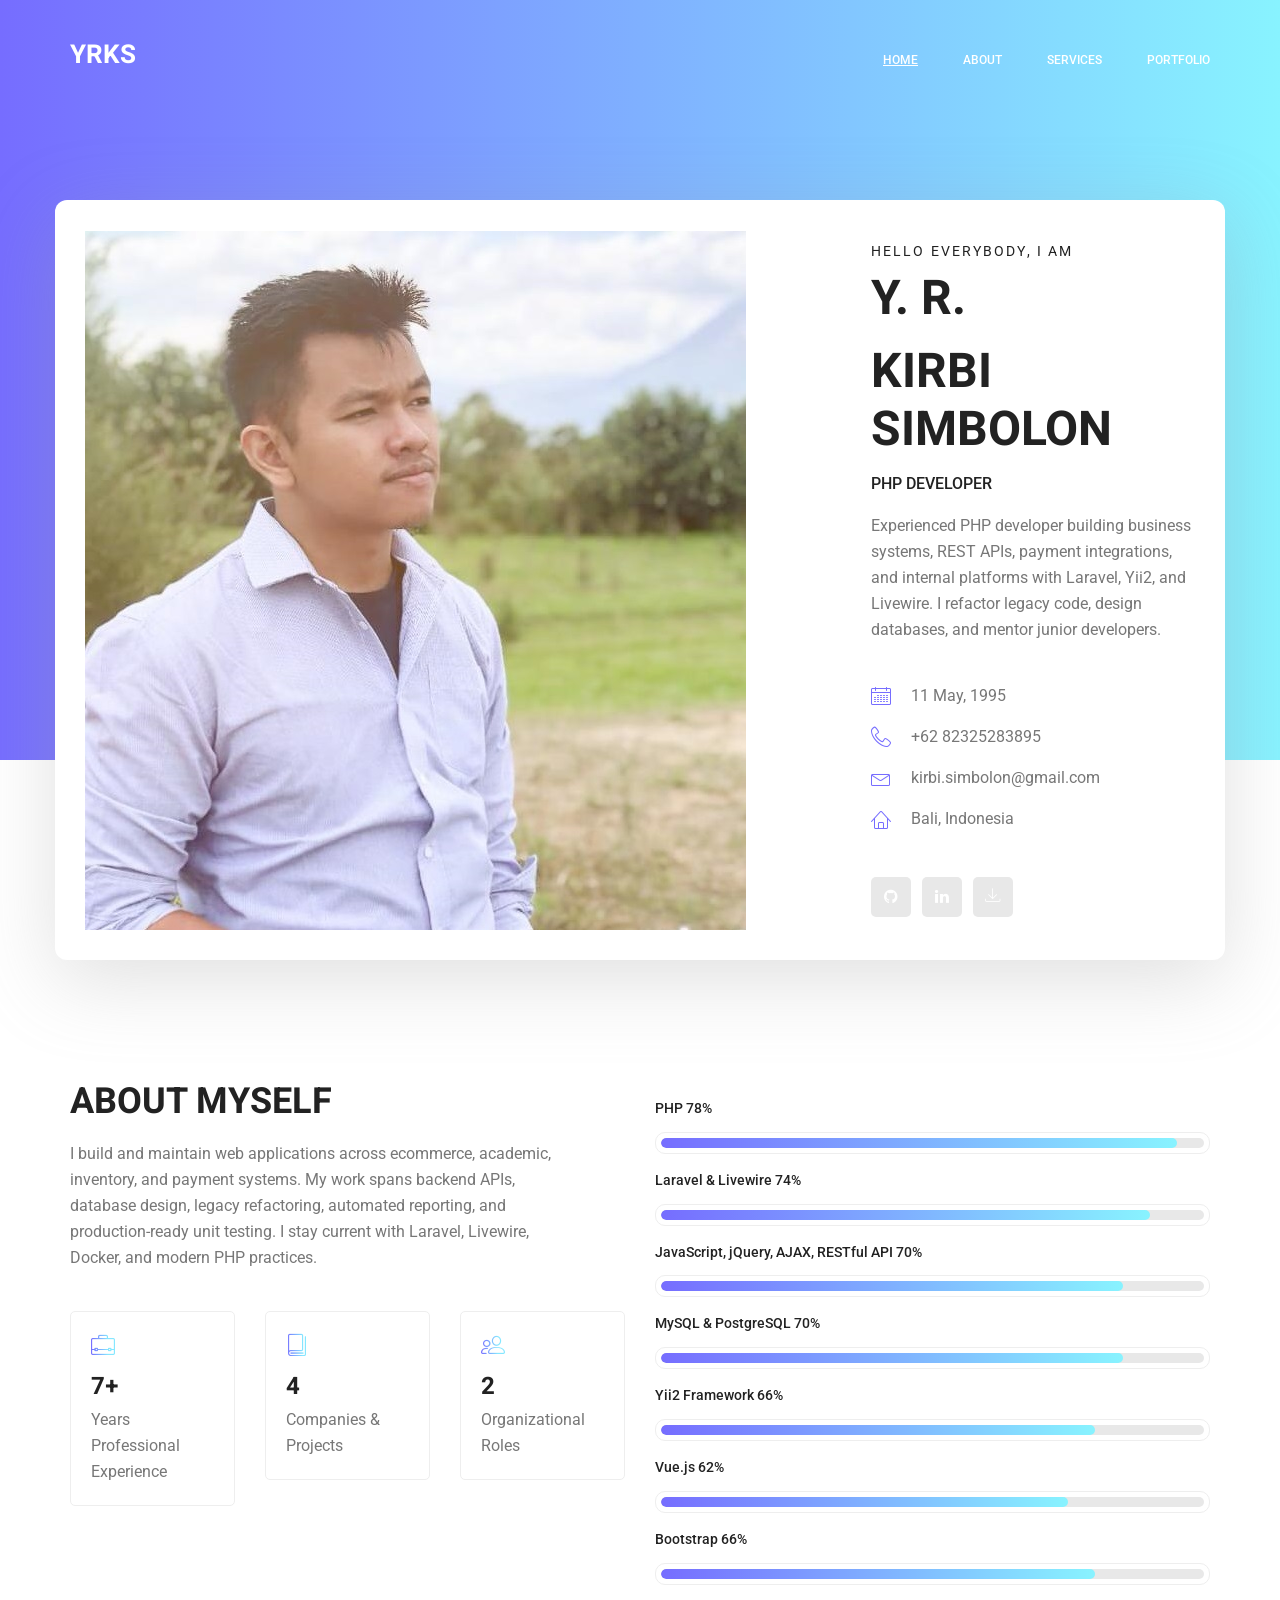
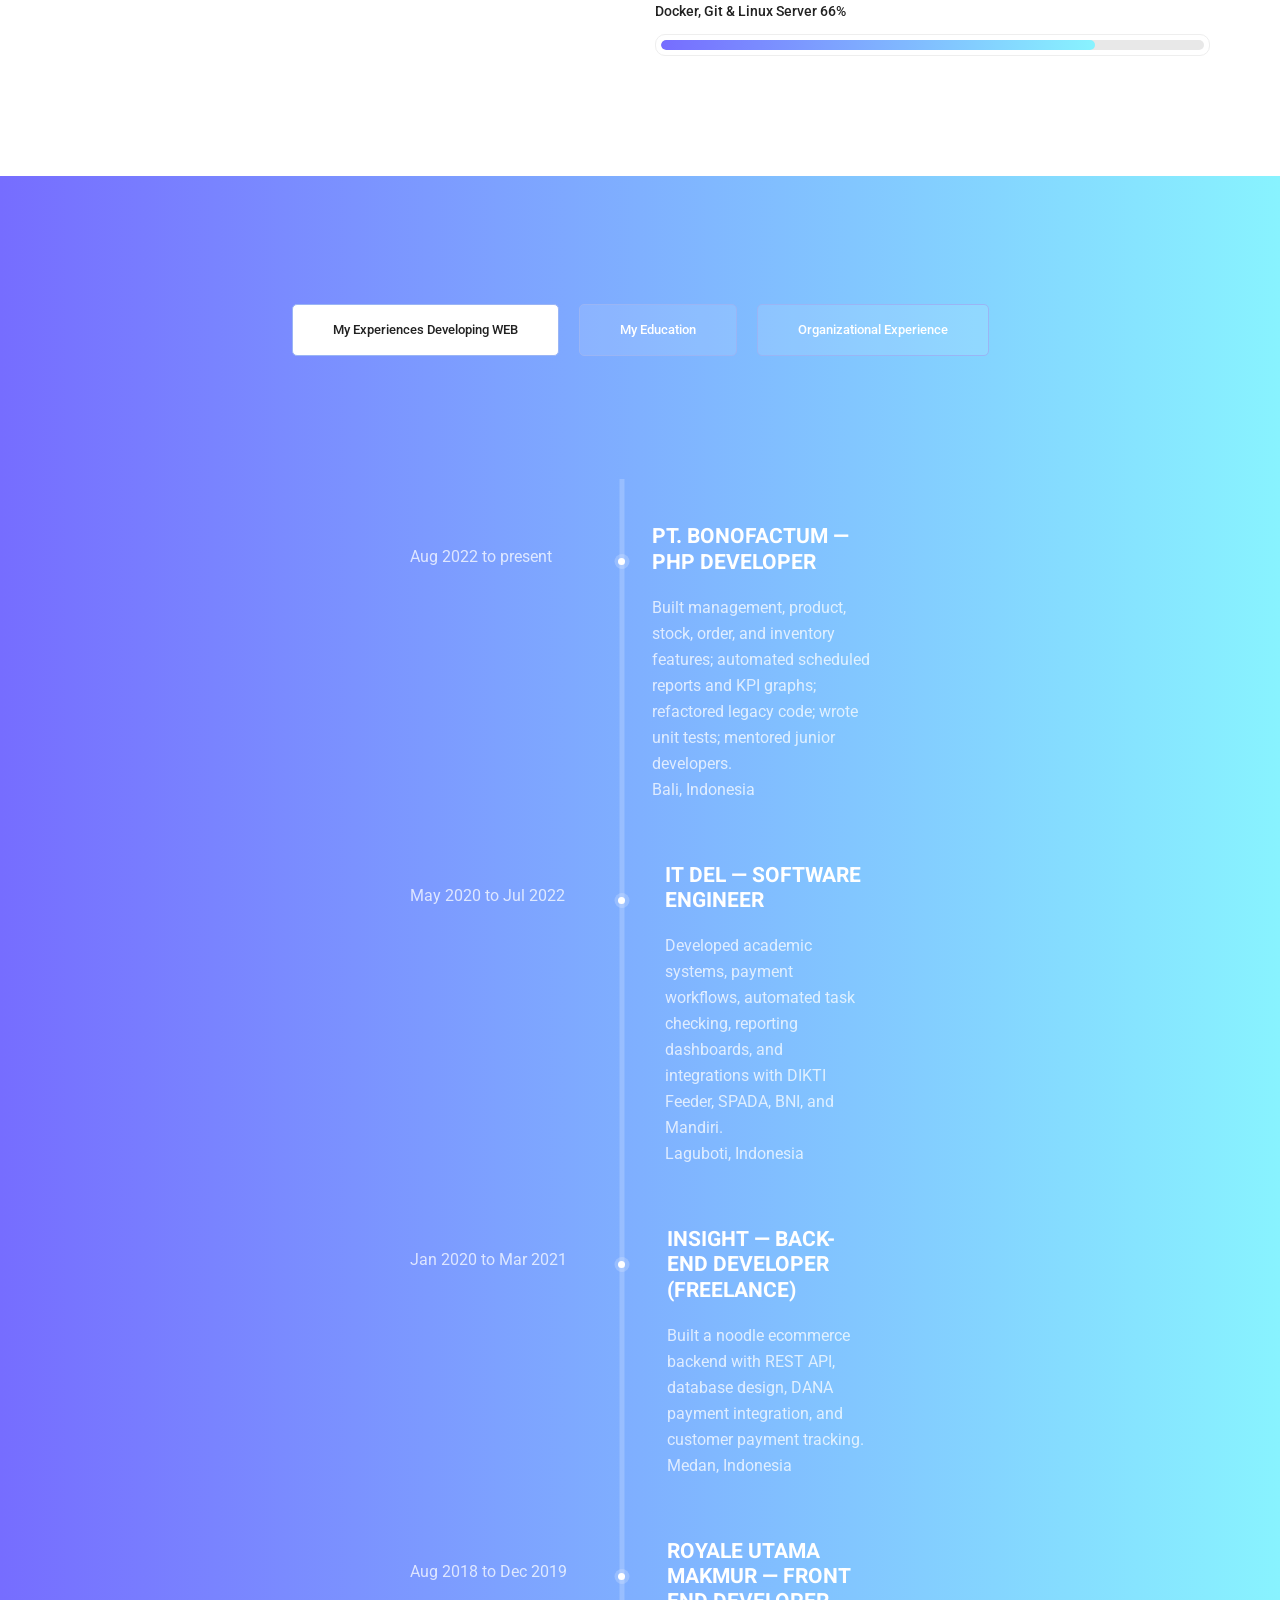
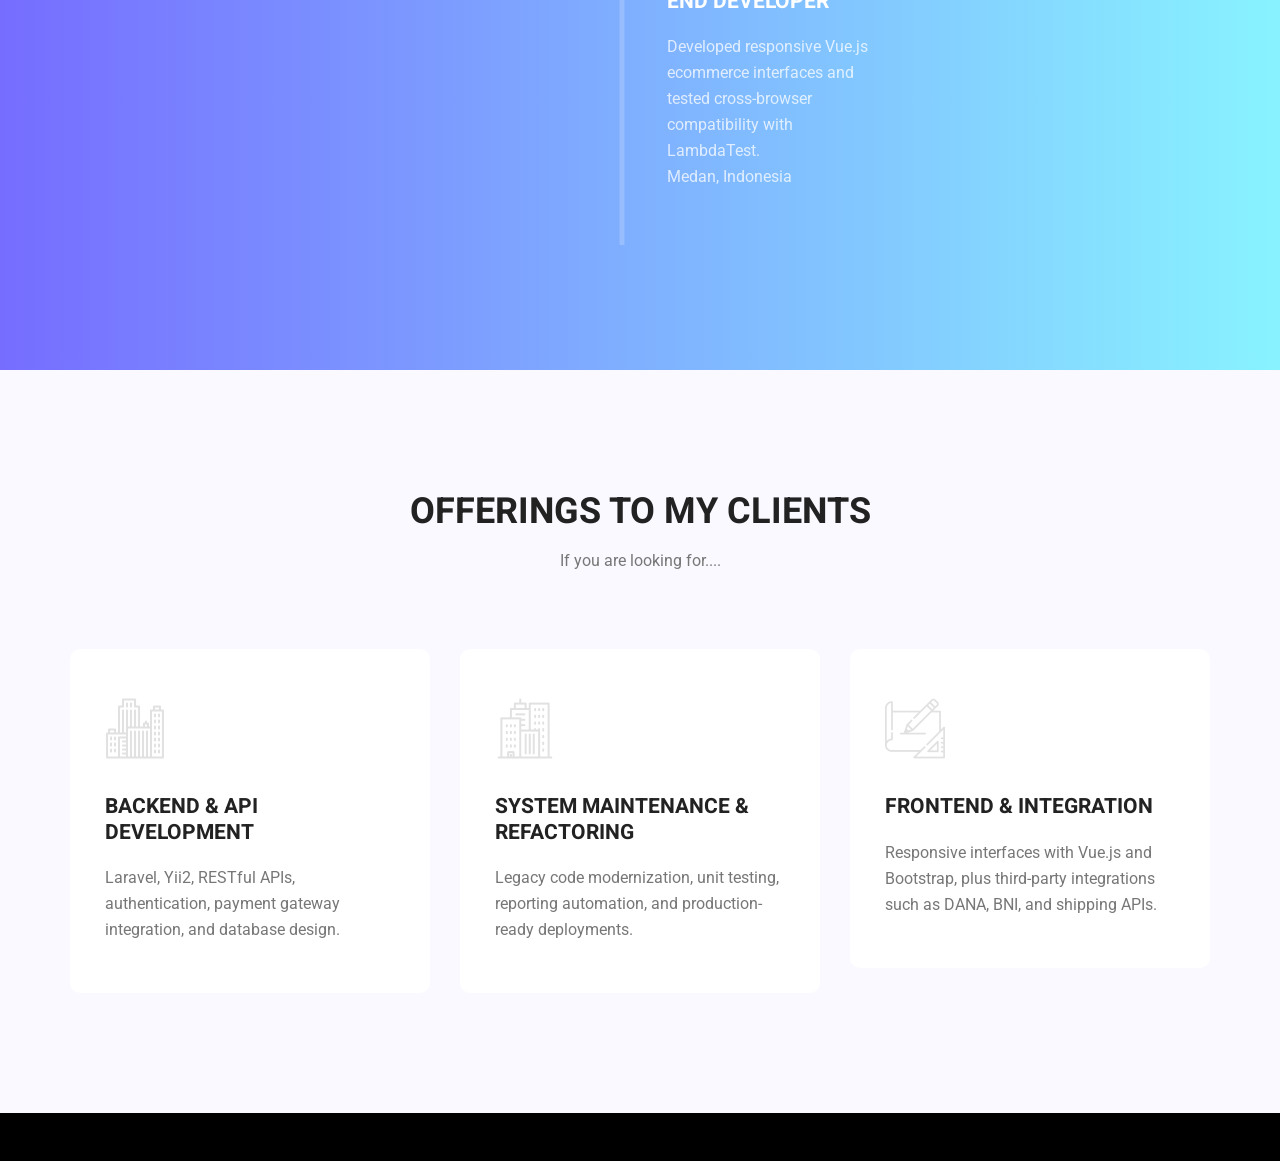
==== index.html @ 69caa7ba "Update portfolio content from latest resume. Refresh profile, experience, skills, education, and ser" ====
<!doctype html>
<html lang="en">
    <head>
        <!-- Required meta tags -->
        <meta charset="utf-8">
        <meta name="viewport" content="width=device-width, initial-scale=1, shrink-to-fit=no">
        <link rel="icon" href="img/favicon.png" type="image/png">
        <title>Portfolio | Y. R. Kirbi Simbolon</title>
        <!-- Bootstrap CSS -->
        <link rel="stylesheet" href="css/bootstrap.css">
        <link rel="stylesheet" href="vendors/linericon/style.css">
        <link rel="stylesheet" href="css/font-awesome.min.css">
        <link rel="stylesheet" href="vendors/owl-carousel/owl.carousel.min.css">
        <link rel="stylesheet" href="vendors/lightbox/simpleLightbox.css">
        <link rel="stylesheet" href="vendors/nice-select/css/nice-select.css">
        <link rel="stylesheet" href="vendors/animate-css/animate.css">
        <link rel="stylesheet" href="vendors/popup/magnific-popup.css">
        <link rel="stylesheet" href="vendors/flaticon/flaticon.css">
        <!-- main css -->
        <link rel="stylesheet" href="css/style.css">
        <link rel="stylesheet" href="css/responsive.css">
    </head>
    <body>
        
        <!--================Header Menu Area =================-->
        <header class="header_area">
            <div class="main_menu">
            	<nav class="navbar navbar-expand-lg navbar-light">
					<div class="container box_1620">
						<!-- Brand and toggle get grouped for better mobile display -->
						<a class="navbar-brand logo_h" href="index.html"><h3 class="text-white" style="font-size: 26px;">YRKS</h3> </a>
						<button class="navbar-toggler" type="button" data-toggle="collapse" data-target="#navbarSupportedContent" aria-controls="navbarSupportedContent" aria-expanded="false" aria-label="Toggle navigation">
							<span class="icon-bar"></span>
							<span class="icon-bar"></span>
							<span class="icon-bar"></span>
						</button>
						<!-- Collect the nav links, forms, and other content for toggling -->
						<div class="collapse navbar-collapse offset" id="navbarSupportedContent">
							<ul class="nav navbar-nav menu_nav ml-auto">
								<li class="nav-item active"><a class="nav-link" href="index.html"><u class="text-white">Home</u></a></li> 
								<li class="nav-item"><a class="nav-link" href="about-us.html">About</a></li> 
								<li class="nav-item"><a class="nav-link" href="services.html">Services</a></li> 
							    <li class="nav-item"><a class="nav-link" href="portfolio.html">Portfolio</a></li> 
							</ul>
						</div> 
					</div>
            	</nav>
            </div>
        </header>
        <!--================Header Menu Area =================-->
        
        <!--================Home Banner Area =================-->
        <section class="home_banner_area">
           	<div class="container box_1620">
           		<div class="banner_inner d-flex align-items-center">
					<div class="banner_content">
						<div class="media">
							<div class="d-flex">
								<img src="img/personal.jpg" alt="">
							</div>
							<div class="media-body">
								<div class="personal_text">
									<h6>Hello Everybody, I am</h6>
									<h3>Y. R.</h3>
									<h3>KIRBI SIMBOLON</h3>
									<h4>PHP Developer</h4> 
									<p>Experienced PHP developer building business systems, REST APIs, payment integrations, and internal platforms with Laravel, Yii2, and Livewire. I refactor legacy code, design databases, and mentor junior developers.</p>
									<ul class="list basic_info">
										<li><a href="#"><i class="lnr lnr-calendar-full"></i> 11 May, 1995</a></li>
										<li><a href="tel:+6282325283895"><i class="lnr lnr-phone-handset"></i> +62 82325283895</a></li>
										<li><a href="mailto:kirbi.simbolon@gmail.com"><i class="lnr lnr-envelope"></i> kirbi.simbolon@gmail.com</a></li>
										<li><a href="#"><i class="lnr lnr-home"></i> Bali, Indonesia</a></li>
									</ul>
									<ul class="list personal_social">
										<li><a href="https://github.com/kirbi" target="_blank" rel="noopener"><i class="fa fa-github"></i></a></li>
										<li><a href="https://www.linkedin.com/in/kirbi-simbolon/" target="_blank" rel="noopener"><i class="fa fa-linkedin"></i></a></li>
										<li><a href="Resume-Kirbi.docx"><i class="lnr lnr-download"></i></a></li>
									</ul>
								</div>
							</div>
						</div>
					</div>
				</div>
            </div>
        </section>
        <!--================End Home Banner Area =================-->
        
        <!--================Welcome Area =================-->
        <section class="welcome_area p_120">
        	<div class="container">
        		<div class="row welcome_inner">
        			<div class="col-lg-6">
        				<div class="welcome_text">
        					<h4>About Myself</h4>
        					<p>I build and maintain web applications across ecommerce, academic, inventory, and payment systems. My work spans backend APIs, database design, legacy refactoring, automated reporting, and production-ready unit testing. I stay current with Laravel, Livewire, Docker, and modern PHP practices.</p>
        					<div class="row">
        						<div class="col-md-4">
        							<div class="wel_item">
        								<i class="lnr lnr-briefcase"></i>
        								<h4>7+</h4>
        								<p>Years Professional Experience</p>
        							</div>
        						</div>
        						<div class="col-md-4">
        							<div class="wel_item">
        								<i class="lnr lnr-book"></i>
        								<h4>4</h4>
        								<p>Companies &amp; Projects</p>
        							</div>
        						</div>
        						<div class="col-md-4">
        							<div class="wel_item">
        								<i class="lnr lnr-users"></i>
        								<h4>2</h4>
        								<p>Organizational Roles</p>
        							</div>
        						</div>
        					</div>
        				</div>
        			</div>
        			<div class="col-lg-6">
        				<div class="tools_expert">
        					<div class="skill_main">
								<div class="skill_item">
									<h4>PHP <span class="counter">95</span>%</h4>
									<div class="progress_br">
										<div class="progress">
											<div class="progress-bar" role="progressbar" aria-valuenow="95" aria-valuemin="0" aria-valuemax="100"></div>
										</div>
									</div>
								</div>
								<div class="skill_item">
									<h4>Laravel &amp; Livewire <span class="counter">90</span>%</h4>
									<div class="progress_br">
										<div class="progress">
											<div class="progress-bar" role="progressbar" aria-valuenow="90" aria-valuemin="0" aria-valuemax="100"></div>
										</div>
									</div>
								</div>
								<div class="skill_item">
									<h4>JavaScript, jQuery, AJAX, RESTful API <span class="counter">85</span>%</h4>
									<div class="progress_br">
										<div class="progress">
											<div class="progress-bar" role="progressbar" aria-valuenow="85" aria-valuemin="0" aria-valuemax="100"></div>
										</div>
									</div>
								</div>
								<div class="skill_item">
									<h4>MySQL &amp; PostgreSQL <span class="counter">85</span>%</h4>
									<div class="progress_br">
										<div class="progress">
											<div class="progress-bar" role="progressbar" aria-valuenow="85" aria-valuemin="0" aria-valuemax="100"></div>
										</div>
									</div>
								</div>
								<div class="skill_item">
									<h4>Yii2 Framework <span class="counter">80</span>%</h4>
									<div class="progress_br">
										<div class="progress">
											<div class="progress-bar" role="progressbar" aria-valuenow="80" aria-valuemin="0" aria-valuemax="100"></div>
										</div>
									</div>
								</div>
								<div class="skill_item">
									<h4>Vue.js <span class="counter">75</span>%</h4>
									<div class="progress_br">
										<div class="progress">
											<div class="progress-bar" role="progressbar" aria-valuenow="75" aria-valuemin="0" aria-valuemax="100"></div>
										</div>
									</div>
								</div>
								<div class="skill_item">
									<h4>Bootstrap <span class="counter">80</span>%</h4>
									<div class="progress_br">
										<div class="progress">
											<div class="progress-bar" role="progressbar" aria-valuenow="80" aria-valuemin="0" aria-valuemax="100"></div>
										</div>
									</div>
								</div>
								<div class="skill_item">
									<h4>Docker, Git &amp; Linux Server <span class="counter">80</span>%</h4>
									<div class="progress_br">
										<div class="progress">
											<div class="progress-bar" role="progressbar" aria-valuenow="80" aria-valuemin="0" aria-valuemax="100"></div>
										</div>
									</div>
								</div>
							</div>
        				</div>
        			</div>
        		</div>
        	</div>
        </section>
        <!--================End Welcome Area =================-->
        
        <!--================My Tabs Area =================-->
        <section class="mytabs_area p_120">
        	<div class="container">
        		<div class="tabs_inner">
					<ul class="nav nav-tabs" id="myTab" role="tablist">
						<li class="nav-item m-2">
							<a class="nav-link active" id="home-tab" data-toggle="tab" href="#home" role="tab" aria-controls="home" aria-selected="true">My Experiences Developing WEB </a>
						</li>
						<li class="nav-item m-2">
							<a class="nav-link" id="profile-tab" data-toggle="tab" href="#education" role="tab" aria-controls="education" aria-selected="false">My Education</a>
						</li>
						<li class="nav-item m-2">
							<a class="nav-link" id="profile-tab" data-toggle="tab" href="#hobbies" role="tab" aria-controls="hobbies" aria-selected="false">Organizational Experience</a>
						</li>
					</ul>
					<div class="tab-content" id="myTabContent">
						<div class="tab-pane fade show active" id="home" role="tabpanel" aria-labelledby="home-tab">
							<ul class="list">
								<li>
									<span></span>
									<div class="media">
										<div class="d-flex">
											<p>Aug 2022 to present</p>
										</div>
										<div class="media-body">
											<h4>PT. Bonofactum — PHP Developer</h4>
											<p>Built management, product, stock, order, and inventory features; automated scheduled reports and KPI graphs; refactored legacy code; wrote unit tests; mentored junior developers.<br />Bali, Indonesia</p>
										</div>
									</div>
								</li>
								<li>
									<span></span>
									<div class="media">
										<div class="d-flex">
											<p>May 2020 to Jul 2022</p>
										</div>
										<div class="media-body">
											<h4>IT Del — Software Engineer</h4>
											<p>Developed academic systems, payment workflows, automated task checking, reporting dashboards, and integrations with DIKTI Feeder, SPADA, BNI, and Mandiri.<br />Laguboti, Indonesia</p>
										</div>
									</div>
								</li>
								<li>
								<span></span>
									<div class="media">
										<div class="d-flex">
											<p>Jan 2020 to Mar 2021</p>
										</div>
										<div class="media-body">
											<h4>Insight — Back-end Developer (Freelance)</h4>
											<p>Built a noodle ecommerce backend with REST API, database design, DANA payment integration, and customer payment tracking.<br />Medan, Indonesia</p>
										</div>
									</div>
								</li>
								<li>
									<span></span>
									<div class="media">
										<div class="d-flex">
											<p>Aug 2018 to Dec 2019</p>
										</div>
										<div class="media-body">
											<h4>Royale Utama Makmur — Front End Developer</h4>
											<p>Developed responsive Vue.js ecommerce interfaces and tested cross-browser compatibility with LambdaTest.<br />Medan, Indonesia</p>
										</div>
									</div>
								</li>
							</ul>
						</div>
						<div class="tab-pane fade" id="education" role="tabpanel" aria-labelledby="profile-tab">
							<ul class="list"> 
								<li>
									<span></span>
										<div class="media">
											<div class="d-flex">
												<p>Sept 2013 to May 2018</p>
											</div>
											<div class="media-body">
												<h4>Diponegoro University</h4>
												<p>Bachelor of Computer Science<br />Semarang, Indonesia</p>
											</div>
										</div>
									</li>
							</ul>
						</div>

						<div class="tab-pane fade" id="hobbies" role="tabpanel" aria-labelledby="profile-tab">
							<ul class="list"> 
								<li>
									<span></span>
										<div class="media">
											<div class="d-flex">
												<p>2014 to 2015</p>
											</div>
											<div class="media-body">
												<h4>Public Relations Division, PMK Diponegoro University</h4>
												<p>Supported communication and promotional initiatives, organized student events, and maintained relationships with students, alumni, and external partners.</p>
											</div>
										</div>
									</li>
								<li>
									<span></span>
									<div class="media">
										<div class="d-flex">
											<p>2011 to 2012</p>
										</div>
										<div class="media-body">
											<h4>Vice President, Middle School Student Council</h4>
											<p>Assisted the president in leading the student council, organized school events, and represented students in meetings with teachers and school administration.</p>
										</div>
									</div>
								</li>
							</ul>
						</div>
					</div>
        		</div>
        	</div>
        </section>
        <!--================End My Tabs Area =================-->
        
        <!--================Feature Area =================-->
        <section class="feature_area p_120">
        	<div class="container">
        		<div class="main_title">
        			<h2>offerings to my clients</h2>
        			<p>If you are looking for....</p>
        		</div>
        		<div class="feature_inner row">
        			<div class="col-lg-4 col-md-6">
        				<div class="feature_item">
        					<i class="flaticon-city"></i>
        					<h4>Backend &amp; API Development</h4>
        					<p>Laravel, Yii2, RESTful APIs, authentication, payment gateway integration, and database design.</p>
        				</div>
        			</div>
        			<div class="col-lg-4 col-md-6">
        				<div class="feature_item">
        					<i class="flaticon-skyline"></i>
        					<h4>System Maintenance &amp; Refactoring</h4>
        					<p>Legacy code modernization, unit testing, reporting automation, and production-ready deployments.</p>
        				</div>
        			</div>
        			<div class="col-lg-4 col-md-6">
        				<div class="feature_item">
        					<i class="flaticon-sketch"></i>
        					<h4>Frontend &amp; Integration</h4>
        					<p>Responsive interfaces with Vue.js and Bootstrap, plus third-party integrations such as DANA, BNI, and shipping APIs.</p>
        				</div>
        			</div>
        		</div>
        	</div>
        </section>
        <!--================End Feature Area =================-->
        
        <!--================Footer Area =================-->
        <footer class="footer_area p_120 p-2">
        	<div class="container p-2 m-2"> 
        	</div>
        </footer>
        <!--================End Footer Area =================-->
        
        
        
        
        
        
        <!-- Optional JavaScript -->
        <!-- jQuery first, then Popper.js, then Bootstrap JS -->
        <script src="js/jquery-3.3.1.min.js"></script>
        <script src="js/popper.js"></script>
        <script src="js/bootstrap.min.js"></script>
        <script src="js/stellar.js"></script>
        <script src="vendors/lightbox/simpleLightbox.min.js"></script>
        <script src="vendors/nice-select/js/jquery.nice-select.min.js"></script>
        <script src="vendors/isotope/imagesloaded.pkgd.min.js"></script>
        <script src="vendors/isotope/isotope.pkgd.min.js"></script>
        <script src="vendors/owl-carousel/owl.carousel.min.js"></script>
        <script src="vendors/popup/jquery.magnific-popup.min.js"></script>
        <script src="js/jquery.ajaxchimp.min.js"></script>
        <script src="vendors/counter-up/jquery.waypoints.min.js"></script>
        <script src="vendors/counter-up/jquery.counterup.min.js"></script>
        <script src="js/mail-script.js"></script>
        <script src="js/theme.js"></script>
    </body>
</html>
---- vendors/linericon/style.css ----
@font-face {
	font-family: 'Linearicons-Free';
	src:url('fonts/Linearicons-Free.eot?w118d');
	src:url('fonts/Linearicons-Free.eot?#iefixw118d') format('embedded-opentype'),
		url('fonts/Linearicons-Free.woff2?w118d') format('woff2'),
		url('fonts/Linearicons-Free.woff?w118d') format('woff'),
		url('fonts/Linearicons-Free.ttf?w118d') format('truetype'),
		url('fonts/Linearicons-Free.svg?w118d#Linearicons-Free') format('svg');
	font-weight: normal;
	font-style: normal;
}

.lnr {
	font-family: 'Linearicons-Free';
	speak: none;
	font-style: normal;
	font-weight: normal;
	font-variant: normal;
	text-transform: none;
	line-height: 1;

	/* Better Font Rendering =========== */
	-webkit-font-smoothing: antialiased;
	-moz-osx-font-smoothing: grayscale;
}

.lnr-home:before {
	content: "\e800";
}
.lnr-apartment:before {
	content: "\e801";
}
.lnr-pencil:before {
	content: "\e802";
}
.lnr-magic-wand:before {
	content: "\e803";
}
.lnr-drop:before {
	content: "\e804";
}
.lnr-lighter:before {
	content: "\e805";
}
.lnr-poop:before {
	content: "\e806";
}
.lnr-sun:before {
	content: "\e807";
}
.lnr-moon:before {
	content: "\e808";
}
.lnr-cloud:before {
	content: "\e809";
}
.lnr-cloud-upload:before {
	content: "\e80a";
}
.lnr-cloud-download:before {
	content: "\e80b";
}
.lnr-cloud-sync:before {
	content: "\e80c";
}
.lnr-cloud-check:before {
	content: "\e80d";
}
.lnr-database:before {
	content: "\e80e";
}
.lnr-lock:before {
	content: "\e80f";
}
.lnr-cog:before {
	content: "\e810";
}
.lnr-trash:before {
	content: "\e811";
}
.lnr-dice:before {
	content: "\e812";
}
.lnr-heart:before {
	content: "\e813";
}
.lnr-star:before {
	content: "\e814";
}
.lnr-star-half:before {
	content: "\e815";
}
.lnr-star-empty:before {
	content: "\e816";
}
.lnr-flag:before {
	content: "\e817";
}
.lnr-envelope:before {
	content: "\e818";
}
.lnr-paperclip:before {
	content: "\e819";
}
.lnr-inbox:before {
	content: "\e81a";
}
.lnr-eye:before {
	content: "\e81b";
}
.lnr-printer:before {
	content: "\e81c";
}
.lnr-file-empty:before {
	content: "\e81d";
}
.lnr-file-add:before {
	content: "\e81e";
}
.lnr-enter:before {
	content: "\e81f";
}
.lnr-exit:before {
	content: "\e820";
}
.lnr-graduation-hat:before {
	content: "\e821";
}
.lnr-license:before {
	content: "\e822";
}
.lnr-music-note:before {
	content: "\e823";
}
.lnr-film-play:before {
	content: "\e824";
}
.lnr-camera-video:before {
	content: "\e825";
}
.lnr-camera:before {
	content: "\e826";
}
.lnr-picture:before {
	content: "\e827";
}
.lnr-book:before {
	content: "\e828";
}
.lnr-bookmark:before {
	content: "\e829";
}
.lnr-user:before {
	content: "\e82a";
}
.lnr-users:before {
	content: "\e82b";
}
.lnr-shirt:before {
	content: "\e82c";
}
.lnr-store:before {
	content: "\e82d";
}
.lnr-cart:before {
	content: "\e82e";
}
.lnr-tag:before {
	content: "\e82f";
}
.lnr-phone-handset:before {
	content: "\e830";
}
.lnr-phone:before {
	content: "\e831";
}
.lnr-pushpin:before {
	content: "\e832";
}
.lnr-map-marker:before {
	content: "\e833";
}
.lnr-map:before {
	content: "\e834";
}
.lnr-location:before {
	content: "\e835";
}
.lnr-calendar-full:before {
	content: "\e836";
}
.lnr-keyboard:before {
	content: "\e837";
}
.lnr-spell-check:before {
	content: "\e838";
}
.lnr-screen:before {
	content: "\e839";
}
.lnr-smartphone:before {
	content: "\e83a";
}
.lnr-tablet:before {
	content: "\e83b";
}
.lnr-laptop:before {
	content: "\e83c";
}
.lnr-laptop-phone:before {
	content: "\e83d";
}
.lnr-power-switch:before {
	content: "\e83e";
}
.lnr-bubble:before {
	content: "\e83f";
}
.lnr-heart-pulse:before {
	content: "\e840";
}
.lnr-construction:before {
	content: "\e841";
}
.lnr-pie-chart:before {
	content: "\e842";
}
.lnr-chart-bars:before {
	content: "\e843";
}
.lnr-gift:before {
	content: "\e844";
}
.lnr-diamond:before {
	content: "\e845";
}
.lnr-linearicons:before {
	content: "\e846";
}
.lnr-dinner:before {
	content: "\e847";
}
.lnr-coffee-cup:before {
	content: "\e848";
}
.lnr-leaf:before {
	content: "\e849";
}
.lnr-paw:before {
	content: "\e84a";
}
.lnr-rocket:before {
	content: "\e84b";
}
.lnr-briefcase:before {
	content: "\e84c";
}
.lnr-bus:before {
	content: "\e84d";
}
.lnr-car:before {
	content: "\e84e";
}
.lnr-train:before {
	content: "\e84f";
}
.lnr-bicycle:before {
	content: "\e850";
}
.lnr-wheelchair:before {
	content: "\e851";
}
.lnr-select:before {
	content: "\e852";
}
.lnr-earth:before {
	content: "\e853";
}
.lnr-smile:before {
	content: "\e854";
}
.lnr-sad:before {
	content: "\e855";
}
.lnr-neutral:before {
	content: "\e856";
}
.lnr-mustache:before {
	content: "\e857";
}
.lnr-alarm:before {
	content: "\e858";
}
.lnr-bullhorn:before {
	content: "\e859";
}
.lnr-volume-high:before {
	content: "\e85a";
}
.lnr-volume-medium:before {
	content: "\e85b";
}
.lnr-volume-low:before {
	content: "\e85c";
}
.lnr-volume:before {
	content: "\e85d";
}
.lnr-mic:before {
	content: "\e85e";
}
.lnr-hourglass:before {
	content: "\e85f";
}
.lnr-undo:before {
	content: "\e860";
}
.lnr-redo:before {
	content: "\e861";
}
.lnr-sync:before {
	content: "\e862";
}
.lnr-history:before {
	content: "\e863";
}
.lnr-clock:before {
	content: "\e864";
}
.lnr-download:before {
	content: "\e865";
}
.lnr-upload:before {
	content: "\e866";
}
.lnr-enter-down:before {
	content: "\e867";
}
.lnr-exit-up:before {
	content: "\e868";
}
.lnr-bug:before {
	content: "\e869";
}
.lnr-code:before {
	content: "\e86a";
}
.lnr-link:before {
	content: "\e86b";
}
.lnr-unlink:before {
	content: "\e86c";
}
.lnr-thumbs-up:before {
	content: "\e86d";
}
.lnr-thumbs-down:before {
	content: "\e86e";
}
.lnr-magnifier:before {
	content: "\e86f";
}
.lnr-cross:before {
	content: "\e870";
}
.lnr-menu:before {
	content: "\e871";
}
.lnr-list:before {
	content: "\e872";
}
.lnr-chevron-up:before {
	content: "\e873";
}
.lnr-chevron-down:before {
	content: "\e874";
}
.lnr-chevron-left:before {
	content: "\e875";
}
.lnr-chevron-right:before {
	content: "\e876";
}
.lnr-arrow-up:before {
	content: "\e877";
}
.lnr-arrow-down:before {
	content: "\e878";
}
.lnr-arrow-left:before {
	content: "\e879";
}
.lnr-arrow-right:before {
	content: "\e87a";
}
.lnr-move:before {
	content: "\e87b";
}
.lnr-warning:before {
	content: "\e87c";
}
.lnr-question-circle:before {
	content: "\e87d";
}
.lnr-menu-circle:before {
	content: "\e87e";
}
.lnr-checkmark-circle:before {
	content: "\e87f";
}
.lnr-cross-circle:before {
	content: "\e880";
}
.lnr-plus-circle:before {
	content: "\e881";
}
.lnr-circle-minus:before {
	content: "\e882";
}
.lnr-arrow-up-circle:before {
	content: "\e883";
}
.lnr-arrow-down-circle:before {
	content: "\e884";
}
.lnr-arrow-left-circle:before {
	content: "\e885";
}
.lnr-arrow-right-circle:before {
	content: "\e886";
}
.lnr-chevron-up-circle:before {
	content: "\e887";
}
.lnr-chevron-down-circle:before {
	content: "\e888";
}
.lnr-chevron-left-circle:before {
	content: "\e889";
}
.lnr-chevron-right-circle:before {
	content: "\e88a";
}
.lnr-crop:before {
	content: "\e88b";
}
.lnr-frame-expand:before {
	content: "\e88c";
}
.lnr-frame-contract:before {
	content: "\e88d";
}
.lnr-layers:before {
	content: "\e88e";
}
.lnr-funnel:before {
	content: "\e88f";
}
.lnr-text-format:before {
	content: "\e890";
}
.lnr-text-format-remove:before {
	content: "\e891";
}
.lnr-text-size:before {
	content: "\e892";
}
.lnr-bold:before {
	content: "\e893";
}
.lnr-italic:before {
	content: "\e894";
}
.lnr-underline:before {
	content: "\e895";
}
.lnr-strikethrough:before {
	content: "\e896";
}
.lnr-highlight:before {
	content: "\e897";
}
.lnr-text-align-left:before {
	content: "\e898";
}
.lnr-text-align-center:before {
	content: "\e899";
}
.lnr-text-align-right:before {
	content: "\e89a";
}
.lnr-text-align-justify:before {
	content: "\e89b";
}
.lnr-line-spacing:before {
	content: "\e89c";
}
.lnr-indent-increase:before {
	content: "\e89d";
}
.lnr-indent-decrease:before {
	content: "\e89e";
}
.lnr-pilcrow:before {
	content: "\e89f";
}
.lnr-direction-ltr:before {
	content: "\e8a0";
}
.lnr-direction-rtl:before {
	content: "\e8a1";
}
.lnr-page-break:before {
	content: "\e8a2";
}
.lnr-sort-alpha-asc:before {
	content: "\e8a3";
}
.lnr-sort-amount-asc:before {
	content: "\e8a4";
}
.lnr-hand:before {
	content: "\e8a5";
}
.lnr-pointer-up:before {
	content: "\e8a6";
}
.lnr-pointer-right:before {
	content: "\e8a7";
}
.lnr-pointer-down:before {
	content: "\e8a8";
}
.lnr-pointer-left:before {
	content: "\e8a9";
}
---- vendors/lightbox/simpleLightbox.css ----
.slbOverlay, .slbWrapOuter, .slbWrap {
  position: fixed;
  top: 0;
  right: 0;
  bottom: 0;
  left: 0;
}

.slbOverlay {
  overflow: hidden;
  z-index: 2000;
  background-color: #000;
  opacity: 0.7;
  filter: alpha(opacity=70);
  -webkit-animation: slbOverlay 0.5s;
  -moz-animation: slbOverlay 0.5s;
  animation: slbOverlay 0.5s;
}

.slbWrapOuter {
  overflow-x: hidden;
  overflow-y: auto;
  z-index: 2010;
}

.slbWrap {
  position: absolute;
  text-align: center;
}

.slbWrap:before {
  content: "";
  display: inline-block;
  height: 100%;
  vertical-align: middle;
}

.slbContentOuter {
  display: inline-block;
  vertical-align: middle;
  margin: 0px auto;
  padding: 0 1em;
  box-sizing: border-box;
  z-index: 2020;
  text-align: left;
  max-width: 100%;
}

.slbContentEl .slbContentOuter {
  padding: 5em 1em;
}

.slbContent {
  position: relative;
}

.slbContentEl .slbContent {
  -webkit-animation: slbEnter 0.3s;
  -moz-animation: slbEnter 0.3s;
  animation: slbEnter 0.3s;
  background-color: #fff;
  box-shadow: 0 0.2em 1em rgba(0, 0, 0, 0.4);
}

.slbImageWrap {
  -webkit-animation: slbEnter 0.3s;
  -moz-animation: slbEnter 0.3s;
  animation: slbEnter 0.3s;
  position: relative;
}

.slbImageWrap:after {
  content: "";
  position: absolute;
  left: 0;
  right: 0;
  top: 5em;
  bottom: 5em;
  display: block;
  z-index: -1;
  box-shadow: 0 0.2em 1em rgba(0, 0, 0, 0.6);
  background-color: #FFF;
}

.slbImage {
  width: auto;
  max-width: 100%;
  height: auto;
  display: block;
  line-height: 0;
  box-sizing: border-box;
  padding: 5em 0;
  margin: 0 auto;
}

.slbCaption {
  display: inline-block;
  max-width: 100%;
  overflow: hidden;
  text-overflow: ellipsis;
  white-space: nowrap;
  word-wrap: normal;
  font-size: 1.4em;
  position: absolute;
  left: 0;
  right: 0;
  bottom: 0;
  padding: 0.71429em 0;
  color: #fff;
  color: rgba(255, 255, 255, 0.7);
  text-align: center;
}

.slbCloseBtn, .slbArrow {
  margin: 0;
  padding: 0;
  border: 0;
  cursor: pointer;
  background: none;
}

.slbCloseBtn::-moz-focus-inner, .slbArrow::-moz-focus-inner {
  padding: 0;
  border: 0;
}

.slbCloseBtn:hover, .slbArrow:hover {
  opacity: 0.5;
}

.slbCloseBtn:active, .slbArrow:active {
  opacity: 0.8;
}

.slbCloseBtn {
  -webkit-animation: slbEnter 0.3s;
  -moz-animation: slbEnter 0.3s;
  animation: slbEnter 0.3s;
  font-size: 3em;
  width: 1.66667em;
  height: 1.66667em;
  line-height: 1.66667em;
  position: absolute;
  right: -0.33333em;
  top: 0;
  color: #fff;
  color: rgba(255, 255, 255, 0.7);
  text-align: center;
    outline: none;
    box-shadow: none;
}

.slbLoading .slbCloseBtn {
  display: none;
}

.slbLoadingText {
  font-size: 1.4em;
  color: #fff;
  color: rgba(255, 255, 255, 0.9);
}

.slbArrows {
  position: fixed;
  top: 50%;
  left: 0;
  right: 0;
}

.slbLoading .slbArrows {
  display: none;
}

.slbArrow {
  position: absolute;
  top: 50%;
  margin-top: -5em;
  width: 5em;
  height: 10em;
  opacity: 0.7;
  text-indent: -999em;
  overflow: hidden;
    outline: none;
    box-shadow: none;
}

.slbArrow:before {
  content: "";
  position: absolute;
  top: 50%;
  left: 50%;
  margin: -0.8em 0 0 -0.8em;
  border: 0.8em solid transparent;
}

.slbArrow.next {
  right: 0;
}

.slbArrow.next:before {
  border-left-color: #fff;
}

.slbArrow.prev {
  left: 0;
}

.slbArrow.prev:before {
  border-right-color: #fff;
}

.slbIframeCont {
  width: 80em;
  height: 0;
  overflow: hidden;
  padding-top: 56.25%;
  margin: 5em 0;
}

.slbIframe {
  position: absolute;
  top: 0;
  left: 0;
  width: 100%;
  height: 100%;
  box-shadow: 0 0.2em 1em rgba(0, 0, 0, 0.6);
  background: #000;
}

@-webkit-keyframes slbOverlay {
  from {
    opacity: 0;
  }
  to {
    opacity: 0.7;
  }
}

@-moz-keyframes slbOverlay {
  from {
    opacity: 0;
  }
  to {
    opacity: 0.7;
  }
}

@keyframes slbOverlay {
  from {
    opacity: 0;
  }
  to {
    opacity: 0.7;
  }
}

@-webkit-keyframes slbEnter {
  from {
    opacity: 0;
    -webkit-transform: translate3d(0, -1em, 0);
  }
  to {
    opacity: 1;
    -webkit-transform: translate3d(0, 0, 0);
  }
}

@-moz-keyframes slbEnter {
  from {
    opacity: 0;
    -moz-transform: translate3d(0, -1em, 0);
  }
  to {
    opacity: 1;
    -moz-transform: translate3d(0, 0, 0);
  }
}

@keyframes slbEnter {
  from {
    opacity: 0;
    -webkit-transform: translate3d(0, -1em, 0);
    -moz-transform: translate3d(0, -1em, 0);
    -ms-transform: translate3d(0, -1em, 0);
    -o-transform: translate3d(0, -1em, 0);
    transform: translate3d(0, -1em, 0);
  }
  to {
    opacity: 1;
    -webkit-transform: translate3d(0, 0, 0);
    -moz-transform: translate3d(0, 0, 0);
    -ms-transform: translate3d(0, 0, 0);
    -o-transform: translate3d(0, 0, 0);
    transform: translate3d(0, 0, 0);
  }
}
---- css/style.css ----
/*----------------------------------------------------
@File: Default Styles
@Author: Rocky Ahmed
@URL: http://wethemez.com
Author E-mail: rockybd1995@gmail.com

This file contains the styling for the actual theme, this
is the file you need to edit to change the look of the
theme.
---------------------------------------------------- */
/*=====================================================================
@Template Name: Builder Construction 
@Author: Rocky Ahmed
@Developed By: Rocky Ahmed
@Developer URL: http://rocky.wethemez.com
Author E-mail: rockybd1995@gmail.com

@Default Styles

Table of Content:
01/ Variables
02/ predefin
03/ header
04/ button
05/ banner
06/ breadcrumb
07/ about
08/ team
09/ project 
10/ price 
11/ team 
12/ blog 
13/ video  
14/ features  
15/ career  
16/ contact 
17/ footer

=====================================================================*/
/*----------------------------------------------------*/
/*font Variables*/
/*Color Variables*/
/*=================== fonts ====================*/
@import url("https://fonts.googleapis.com/css?family=Heebo:300,400,700,900|Roboto:300,400,500,700");
/*---------------------------------------------------- */
/*----------------------------------------------------*/
.list {
  list-style: none;
  margin: 0px;
  padding: 0px; }

a {
  text-decoration: none;
  transition: all 0.3s ease-in-out; }
  a:hover, a:focus {
    text-decoration: none;
    outline: none; }

.row.m0 {
  margin: 0px; }

body {
  line-height: 26px;
  font-size: 16px;
  font-family: "Roboto", sans-serif;
  font-weight: normal;
  color: #777777; }

h1, h2, h3, h4, h5, h6 {
  font-family: "Heebo", sans-serif;
  font-weight: bold; }

button:focus {
  outline: none;
  box-shadow: none; }

.p0 {
  padding-left: 0px;
  padding-right: 0px; }

.p_120 {
  padding-top: 120px;
  padding-bottom: 120px; }

.p_100 {
  padding-top: 100px;
  padding-bottom: 100px; }

.pad_top {
  padding-top: 120px; }

.pad_bt {
  padding-bottom: 120px; }

.mt-25 {
  margin-top: 25px; }

@media (min-width: 1200px) {
  .container {
    max-width: 1170px; } }

@media (min-width: 1620px) {
  .box_1620 {
    max-width: 1620px;
    margin: auto;
    width: 100%;
    padding-left: 0px;
    padding-right: 0px; } }
/* Main Title Area css
============================================================================================ */
.main_title {
  text-align: center;
  max-width: 670px;
  margin: 0px auto 75px; }
  .main_title h2 {
    font-family: "Heebo", sans-serif;
    font-size: 36px;
    color: #222222;
    margin-bottom: 15px;
    text-transform: uppercase; }
  .main_title p {
    font-size: 16px;
    font-family: "Roboto", sans-serif;
    font-weight: normal;
    line-height: 26px;
    color: #777777;
    margin-bottom: 0px; }

/* End Main Title Area css
============================================================================================ */
/*---------------------------------------------------- */
/*----------------------------------------------------*/
.header_area {
  position: absolute;
  width: 100%;
  top: 0;
  left: 0;
  z-index: 99;
  transition: background 0.4s, all 0.3s linear; }
  .header_area .navbar {
    background: transparent;
    padding: 0px;
    border: 0px;
    border-radius: 0px; }
    .header_area .navbar .nav .nav-item {
      margin-right: 45px; }
      .header_area .navbar .nav .nav-item .nav-link {
        font: 500 12px/120px "Roboto", sans-serif;
        text-transform: uppercase;
        color: #fff;
        padding: 0px;
        display: inline-block; }
        .header_area .navbar .nav .nav-item .nav-link:after {
          display: none; }
      .header_area .navbar .nav .nav-item:hover .nav-link, .header_area .navbar .nav .nav-item.active .nav-link {
        color: #fff; }
      .header_area .navbar .nav .nav-item.submenu {
        position: relative; }
        .header_area .navbar .nav .nav-item.submenu ul {
          border: none;
          padding: 0px;
          border-radius: 0px;
          box-shadow: none;
          margin: 0px;
          background: #fff;
          box-shadow: 0px 3px 16px 0px rgba(0, 0, 0, 0.1); }
          @media (min-width: 992px) {
            .header_area .navbar .nav .nav-item.submenu ul {
              position: absolute;
              top: 120%;
              left: 0px;
              min-width: 200px;
              text-align: left;
              opacity: 0;
              transition: all 300ms ease-in;
              visibility: hidden;
              display: block;
              border: none;
              padding: 0px;
              border-radius: 0px; } }
          .header_area .navbar .nav .nav-item.submenu ul:before {
            content: "";
            width: 0;
            height: 0;
            border-style: solid;
            border-width: 10px 10px 0 10px;
            border-color: #eeeeee transparent transparent transparent;
            position: absolute;
            right: 24px;
            top: 45px;
            z-index: 3;
            opacity: 0;
            transition: all 400ms linear; }
          .header_area .navbar .nav .nav-item.submenu ul .nav-item {
            display: block;
            float: none;
            margin-right: 0px;
            border-bottom: 1px solid #ededed;
            margin-left: 0px;
            transition: all 0.4s linear; }
            .header_area .navbar .nav .nav-item.submenu ul .nav-item .nav-link {
              line-height: 45px;
              color: #222222;
              padding: 0px 30px;
              transition: all 150ms linear;
              display: block;
              margin-right: 0px; }
            .header_area .navbar .nav .nav-item.submenu ul .nav-item:last-child {
              border-bottom: none; }
            .header_area .navbar .nav .nav-item.submenu ul .nav-item:hover .nav-link {
              background: #766dff;
              color: #fff; }
        @media (min-width: 992px) {
          .header_area .navbar .nav .nav-item.submenu:hover ul {
            visibility: visible;
            opacity: 1;
            top: 100%; } }
        .header_area .navbar .nav .nav-item.submenu:hover ul .nav-item {
          margin-top: 0px; }
      .header_area .navbar .nav .nav-item:last-child {
        margin-right: 0px; }
    .header_area .navbar .search {
      font-size: 12px;
      line-height: 60px;
      display: inline-block;
      color: #222222;
      margin-left: 80px; }
      .header_area .navbar .search i {
        font-weight: 600; }
  .header_area.navbar_fixed .main_menu {
    position: fixed;
    width: 100%;
    top: -70px;
    left: 0;
    right: 0;
    background: #000;
    transform: translateY(70px);
    transition: transform 500ms ease, background 500ms ease;
    -webkit-transition: transform 500ms ease, background 500ms ease;
    box-shadow: 0px 3px 16px 0px rgba(0, 0, 0, 0.1); }
    .header_area.navbar_fixed .main_menu .navbar .nav .nav-item .nav-link {
      line-height: 70px; }

.top_menu {
  background: #f9f9ff; }
  .top_menu .header_social li {
    display: inline-block;
    margin-right: 15px; }
    .top_menu .header_social li a {
      font-size: 14px;
      color: #777777;
      display: inline-block;
      line-height: 42px;
      transition: all 300ms linear 0s; }
    .top_menu .header_social li:last-child {
      margin-right: 0px; }
    .top_menu .header_social li:hover a {
      color: #766dff; }
  .top_menu .dn_btn {
    line-height: 42px;
    display: inline-block;
    font-size: 12px;
    margin-right: 30px;
    font-family: "Roboto", sans-serif;
    font-weight: normal;
    color: #777777;
    transition: all 300ms linear 0s; }
    .top_menu .dn_btn:hover {
      color: #766dff; }
    .top_menu .dn_btn:last-child {
      margin-right: 0px; }
  .top_menu .lan_pack {
    height: 30px;
    border: 1px solid #eeeeee;
    border-radius: 3px;
    line-height: 28px;
    font-size: 12px;
    font-family: "Roboto", sans-serif;
    font-weight: 500;
    padding-left: 19px;
    padding-right: 36px;
    color: #777777;
    background: #f9f9ff;
    margin-right: 5px;
    margin-top: 8px; }
    .top_menu .lan_pack .current {
      color: #777777; }
    .top_menu .lan_pack:after {
      content: "\f0d7";
      border: none !important;
      font: normal normal normal 12px/1 FontAwesome;
      transform: rotate(0deg);
      height: auto;
      margin-top: -6px;
      right: 20px; }

/*---------------------------------------------------- */
/*----------------------------------------------------*/
/* Home Banner Area css
============================================================================================ */
.home_banner_area {
  position: relative;
  z-index: 1;
  background-image: -moz-linear-gradient(0deg, #766dff 0%, #88f3ff 100%);
  background-image: -webkit-linear-gradient(0deg, #766dff 0%, #88f3ff 100%);
  background-image: -ms-linear-gradient(0deg, #766dff 0%, #88f3ff 100%);
  margin-bottom: 200px; }
  .home_banner_area .box_1620 {
    min-height: 700px;
    border-radius: 12px;
    position: relative;
    bottom: -200px;
    background: #fff;
    padding: 30px;
    box-shadow: 0px 20px 80px 0px rgba(153, 153, 153, 0.3); }
  .home_banner_area .banner_inner {
    position: relative;
    width: 100%;
    min-height: 700px;
    display: flex; }
    .home_banner_area .banner_inner .banner_content {
      color: #222222;
      vertical-align: middle;
      align-self: center;
      text-align: left; }
      .home_banner_area .banner_inner .banner_content .media .d-flex {
        padding-right: 125px; }
      .home_banner_area .banner_inner .banner_content .media .media-body {
        vertical-align: middle;
        align-self: center; }

.blog_banner {
  min-height: 780px;
  position: relative;
  z-index: 1;
  overflow: hidden;
  margin-bottom: 0px; }
  .blog_banner .banner_inner {
    background: #04091e;
    position: relative;
    overflow: hidden;
    width: 100%;
    min-height: 780px;
    z-index: 1; }
    .blog_banner .banner_inner .overlay {
      background: url(../img/banner/banner-2.jpg) no-repeat scroll center center;
      opacity: .5;
      height: 125%;
      position: absolute;
      left: 0px;
      top: 0px;
      width: 100%;
      z-index: -1; }
    .blog_banner .banner_inner .blog_b_text {
      max-width: 700px;
      margin: auto;
      color: #fff; }
      .blog_banner .banner_inner .blog_b_text h2 {
        font-size: 60px;
        font-weight: bold;
        font-family: "Heebo", sans-serif;
        line-height: 66px;
        margin-bottom: 15px;
        text-transform: uppercase; }
      .blog_banner .banner_inner .blog_b_text p {
        font-size: 16px;
        margin-bottom: 35px; }
      .blog_banner .banner_inner .blog_b_text .white_bg_btn {
        line-height: 42px;
        padding: 0px 45px;
        border-radius: 5px; }

.banner_box {
  max-width: 1620px;
  margin: auto; }

.banner_area {
  position: relative;
  z-index: 1;
  min-height: 350px;
  background-image: -moz-linear-gradient(0deg, #766dff 0%, #88f3ff 100%);
  background-image: -webkit-linear-gradient(0deg, #766dff 0%, #88f3ff 100%);
  background-image: -ms-linear-gradient(0deg, #766dff 0%, #88f3ff 100%);
  margin-bottom: 120px; }
  .banner_area .box_1620 {
    background: #fff;
    min-height: 360px;
    border-radius: 12px;
    position: relative;
    bottom: -120px;
    box-shadow: 0px 20px 80px 0px rgba(153, 153, 153, 0.3); }
  .banner_area .banner_inner {
    position: relative;
    overflow: hidden;
    width: 100%;
    min-height: 360px;
    z-index: 1; }
    .banner_area .banner_inner .banner_content h2 {
      color: #222222;
      font-size: 48px;
      font-family: "Heebo", sans-serif;
      margin-bottom: 0px;
      font-weight: bold; }
    .banner_area .banner_inner .banner_content .page_link a {
      font-size: 14px;
      color: #222222;
      font-family: "Roboto", sans-serif;
      margin-right: 32px;
      position: relative; }
      .banner_area .banner_inner .banner_content .page_link a:before {
        content: "\e87a";
        font-family: 'Linearicons-Free';
        position: absolute;
        right: -25px;
        top: 50%;
        transform: translateY(-50%); }
      .banner_area .banner_inner .banner_content .page_link a:last-child {
        margin-right: 0px; }
        .banner_area .banner_inner .banner_content .page_link a:last-child:before {
          display: none; }
      .banner_area .banner_inner .banner_content .page_link a:hover {
        color: #766dff; }

/* End Home Banner Area css
============================================================================================ */
/*---------------------------------------------------- */
/*----------------------------------------------------*/
/* Latest Blog Area css
============================================================================================ */
.latest_blog_inner {
  margin-bottom: -30px; }

.l_blog_item {
  margin-bottom: 30px; }
  .l_blog_item .date {
    font-size: 13px;
    font-family: "Roboto", sans-serif;
    font-weight: normal;
    color: #777777;
    margin-top: 20px;
    display: block;
    margin-bottom: 15px; }
  .l_blog_item h4 {
    font-size: 18px;
    line-height: 24px;
    color: #222222;
    border-bottom: 1px solid #eeeeee;
    padding-bottom: 20px;
    margin-bottom: 20px;
    transition: all 300ms linear 0s; }
  .l_blog_item p {
    margin-bottom: 0px; }
  .l_blog_item:hover h4 {
    color: #766dff; }

/* End Latest Blog Area css
============================================================================================ */
/*================= latest_blog_area css =============*/
.single-recent-blog-post {
  margin-bottom: 30px; }
  .single-recent-blog-post .thumb {
    overflow: hidden; }
    .single-recent-blog-post .thumb img {
      transition: all 0.7s linear; }
  .single-recent-blog-post .details {
    padding-top: 30px; }
    .single-recent-blog-post .details .sec_h4 {
      line-height: 24px;
      padding: 10px 0px 13px;
      transition: all 0.3s linear; }
      .single-recent-blog-post .details .sec_h4:hover {
        color: #777777; }
  .single-recent-blog-post .date {
    font-size: 14px;
    line-height: 24px;
    font-weight: 400; }
  .single-recent-blog-post:hover img {
    transform: scale(1.23) rotate(10deg); }

.tags .tag_btn {
  font-size: 12px;
  font-weight: 500;
  line-height: 20px;
  border: 1px solid #eeeeee;
  display: inline-block;
  padding: 1px 18px;
  text-align: center;
  color: #222222; }
  .tags .tag_btn:before {
    background: #766dff; }
  .tags .tag_btn + .tag_btn {
    margin-left: 2px; }

/*========= blog_categorie_area css ===========*/
.blog_categorie_area {
  padding-top: 80px;
  padding-bottom: 80px; }

.categories_post {
  position: relative;
  text-align: center;
  cursor: pointer; }
  .categories_post img {
    max-width: 100%; }
  .categories_post .categories_details {
    position: absolute;
    top: 20px;
    left: 20px;
    right: 20px;
    bottom: 20px;
    background: rgba(34, 34, 34, 0.8);
    color: #fff;
    transition: all 0.3s linear;
    display: flex;
    align-items: center;
    justify-content: center; }
    .categories_post .categories_details h5 {
      margin-bottom: 0px;
      font-size: 18px;
      line-height: 26px;
      text-transform: uppercase;
      color: #fff;
      position: relative; }
    .categories_post .categories_details p {
      font-weight: 300;
      font-size: 14px;
      line-height: 26px;
      margin-bottom: 0px; }
    .categories_post .categories_details .border_line {
      margin: 10px 0px;
      background: #fff;
      width: 100%;
      height: 1px; }
  .categories_post:hover .categories_details {
    background-image: -moz-linear-gradient(0deg, #766dff 0%, #88f3ff 100%);
    background-image: -webkit-linear-gradient(0deg, #766dff 0%, #88f3ff 100%);
    background-image: -ms-linear-gradient(0deg, #766dff 0%, #88f3ff 100%);
    opacity: 0.851; }

/*============ blog_left_sidebar css ==============*/
.blog_item {
  margin-bottom: 40px; }

.blog_info {
  padding-top: 30px; }
  .blog_info .post_tag {
    padding-bottom: 20px; }
    .blog_info .post_tag a {
      font: 300 14px/21px "Roboto", sans-serif;
      color: #222222; }
      .blog_info .post_tag a:hover {
        color: #777777; }
      .blog_info .post_tag a.active {
        color: #766dff; }
  .blog_info .blog_meta li a {
    font: 300 14px/20px "Roboto", sans-serif;
    color: #777777;
    vertical-align: middle;
    padding-bottom: 12px;
    display: inline-block; }
    .blog_info .blog_meta li a i {
      color: #222222;
      font-size: 16px;
      font-weight: 600;
      padding-left: 15px;
      line-height: 20px;
      vertical-align: middle; }
    .blog_info .blog_meta li a:hover {
      color: #766dff; }

.blog_post img {
  max-width: 100%; }

.blog_details {
  padding-top: 20px; }
  .blog_details h2 {
    font-size: 24px;
    line-height: 36px;
    color: #222222;
    font-weight: 600;
    transition: all 0.3s linear; }
    .blog_details h2:hover {
      color: #766dff; }
  .blog_details p {
    margin-bottom: 26px; }

.view_btn {
  font-size: 14px;
  line-height: 36px;
  display: inline-block;
  color: #222222;
  font-weight: 500;
  padding: 0px 30px;
  background: #fff; }

.blog_right_sidebar {
  border: 1px solid #eeeeee;
  background: #fafaff;
  padding: 30px; }
  .blog_right_sidebar .widget_title {
    font-size: 18px;
    line-height: 25px;
    background: #766dff;
    text-align: center;
    color: #fff;
    padding: 8px 0px;
    margin-bottom: 30px; }
  .blog_right_sidebar .search_widget .input-group .form-control {
    font-size: 14px;
    line-height: 29px;
    border: 0px;
    width: 100%;
    font-weight: 300;
    color: #fff;
    padding-left: 20px;
    border-radius: 45px;
    z-index: 0;
    background: #766dff; }
    .blog_right_sidebar .search_widget .input-group .form-control.placeholder {
      color: #fff; }
    .blog_right_sidebar .search_widget .input-group .form-control:-moz-placeholder {
      color: #fff; }
    .blog_right_sidebar .search_widget .input-group .form-control::-moz-placeholder {
      color: #fff; }
    .blog_right_sidebar .search_widget .input-group .form-control::-webkit-input-placeholder {
      color: #fff; }
    .blog_right_sidebar .search_widget .input-group .form-control:focus {
      box-shadow: none; }
  .blog_right_sidebar .search_widget .input-group .btn-default {
    position: absolute;
    right: 20px;
    background: transparent;
    border: 0px;
    box-shadow: none;
    font-size: 14px;
    color: #fff;
    padding: 0px;
    top: 50%;
    transform: translateY(-50%);
    z-index: 1; }
  .blog_right_sidebar .author_widget {
    text-align: center; }
    .blog_right_sidebar .author_widget h4 {
      font-size: 18px;
      line-height: 20px;
      color: #222222;
      margin-bottom: 5px;
      margin-top: 30px; }
    .blog_right_sidebar .author_widget p {
      margin-bottom: 0px; }
    .blog_right_sidebar .author_widget .social_icon {
      padding: 7px 0px 15px; }
      .blog_right_sidebar .author_widget .social_icon a {
        font-size: 14px;
        color: #222222;
        transition: all 0.2s linear; }
        .blog_right_sidebar .author_widget .social_icon a + a {
          margin-left: 20px; }
        .blog_right_sidebar .author_widget .social_icon a:hover {
          color: #766dff; }
  .blog_right_sidebar .popular_post_widget .post_item .media-body {
    justify-content: center;
    align-self: center;
    padding-left: 20px; }
    .blog_right_sidebar .popular_post_widget .post_item .media-body h3 {
      font-size: 14px;
      line-height: 20px;
      color: #222222;
      margin-bottom: 4px;
      transition: all 0.3s linear; }
      .blog_right_sidebar .popular_post_widget .post_item .media-body h3:hover {
        color: #766dff; }
    .blog_right_sidebar .popular_post_widget .post_item .media-body p {
      font-size: 12px;
      line-height: 21px;
      margin-bottom: 0px; }
  .blog_right_sidebar .popular_post_widget .post_item + .post_item {
    margin-top: 20px; }
  .blog_right_sidebar .post_category_widget .cat-list li {
    border-bottom: 2px dotted #eee;
    transition: all 0.3s ease 0s;
    padding-bottom: 12px; }
    .blog_right_sidebar .post_category_widget .cat-list li a {
      font-size: 14px;
      line-height: 20px;
      color: #777; }
      .blog_right_sidebar .post_category_widget .cat-list li a p {
        margin-bottom: 0px; }
    .blog_right_sidebar .post_category_widget .cat-list li + li {
      padding-top: 15px; }
    .blog_right_sidebar .post_category_widget .cat-list li:hover {
      border-color: #766dff; }
      .blog_right_sidebar .post_category_widget .cat-list li:hover a {
        color: #766dff; }
  .blog_right_sidebar .newsletter_widget {
    text-align: center; }
    .blog_right_sidebar .newsletter_widget .form-group {
      margin-bottom: 8px; }
    .blog_right_sidebar .newsletter_widget .input-group-prepend {
      margin-right: -1px; }
    .blog_right_sidebar .newsletter_widget .input-group-text {
      background: #fff;
      border-radius: 0px;
      vertical-align: top;
      font-size: 12px;
      line-height: 36px;
      padding: 0px 0px 0px 15px;
      border: 1px solid #eeeeee;
      border-right: 0px; }
    .blog_right_sidebar .newsletter_widget .form-control {
      font-size: 12px;
      line-height: 24px;
      color: #cccccc;
      border: 1px solid #eeeeee;
      border-left: 0px;
      border-radius: 0px; }
      .blog_right_sidebar .newsletter_widget .form-control.placeholder {
        color: #cccccc; }
      .blog_right_sidebar .newsletter_widget .form-control:-moz-placeholder {
        color: #cccccc; }
      .blog_right_sidebar .newsletter_widget .form-control::-moz-placeholder {
        color: #cccccc; }
      .blog_right_sidebar .newsletter_widget .form-control::-webkit-input-placeholder {
        color: #cccccc; }
      .blog_right_sidebar .newsletter_widget .form-control:focus {
        outline: none;
        box-shadow: none; }
    .blog_right_sidebar .newsletter_widget .bbtns {
      background: #766dff;
      color: #fff;
      font-size: 12px;
      line-height: 38px;
      display: inline-block;
      font-weight: 500;
      padding: 0px 24px 0px 24px;
      border-radius: 0; }
    .blog_right_sidebar .newsletter_widget .text-bottom {
      font-size: 12px; }
  .blog_right_sidebar .tag_cloud_widget ul li {
    display: inline-block; }
    .blog_right_sidebar .tag_cloud_widget ul li a {
      display: inline-block;
      border: 1px solid #eee;
      background: #fff;
      padding: 0px 13px;
      margin-bottom: 8px;
      transition: all 0.3s ease 0s;
      color: #222222;
      font-size: 12px; }
      .blog_right_sidebar .tag_cloud_widget ul li a:hover {
        background-image: -moz-linear-gradient(0deg, #766dff 0%, #88f3ff 100%);
        background-image: -webkit-linear-gradient(0deg, #766dff 0%, #88f3ff 100%);
        background-image: -ms-linear-gradient(0deg, #766dff 0%, #88f3ff 100%);
        color: #fff; }
  .blog_right_sidebar .br {
    width: 100%;
    height: 1px;
    background: #eeeeee;
    margin: 30px 0px; }

.blog-pagination {
  padding-top: 25px;
  padding-bottom: 95px; }
  .blog-pagination .page-link {
    border-radius: 0; }
  .blog-pagination .page-item {
    border: none; }

.page-link {
  background: transparent;
  font-weight: 400; }

.blog-pagination .page-item.active .page-link {
  background-color: #766dff;
  border-color: transparent;
  color: #fff; }

.blog-pagination .page-link {
  position: relative;
  display: block;
  padding: 0.5rem 0.75rem;
  margin-left: -1px;
  line-height: 1.25;
  color: #8a8a8a;
  border: none; }

.blog-pagination .page-link .lnr {
  font-weight: 600; }

.blog-pagination .page-item:last-child .page-link,
.blog-pagination .page-item:first-child .page-link {
  border-radius: 0; }

.blog-pagination .page-link:hover {
  color: #fff;
  text-decoration: none;
  background-color: #766dff;
  border-color: #eee; }

/*============ Start Blog Single Styles  =============*/
.single-post-area .social-links {
  padding-top: 10px; }
  .single-post-area .social-links li {
    display: inline-block;
    margin-bottom: 10px; }
    .single-post-area .social-links li a {
      color: #cccccc;
      padding: 7px;
      font-size: 14px;
      transition: all 0.2s linear; }
      .single-post-area .social-links li a:hover {
        color: #222222; }
.single-post-area .blog_details {
  padding-top: 26px; }
  .single-post-area .blog_details p {
    margin-bottom: 10px; }
.single-post-area .quotes {
  margin-top: 20px;
  margin-bottom: 30px;
  padding: 24px 35px 24px 30px;
  background-color: white;
  box-shadow: -20.84px 21.58px 30px 0px rgba(176, 176, 176, 0.1);
  font-size: 14px;
  line-height: 24px;
  color: #777;
  font-style: italic; }
.single-post-area .arrow {
  position: absolute; }
  .single-post-area .arrow .lnr {
    font-size: 20px;
    font-weight: 600; }
.single-post-area .thumb .overlay-bg {
  background: rgba(0, 0, 0, 0.8); }
.single-post-area .navigation-area {
  border-top: 1px solid #eee;
  padding-top: 30px;
  margin-top: 60px; }
  .single-post-area .navigation-area p {
    margin-bottom: 0px; }
  .single-post-area .navigation-area h4 {
    font-size: 18px;
    line-height: 25px;
    color: #222222; }
  .single-post-area .navigation-area .nav-left {
    text-align: left; }
    .single-post-area .navigation-area .nav-left .thumb {
      margin-right: 20px;
      background: #000; }
      .single-post-area .navigation-area .nav-left .thumb img {
        transition: all 300ms linear 0s; }
    .single-post-area .navigation-area .nav-left .lnr {
      margin-left: 20px;
      opacity: 0;
      transition: all 300ms linear 0s; }
    .single-post-area .navigation-area .nav-left:hover .lnr {
      opacity: 1; }
    .single-post-area .navigation-area .nav-left:hover .thumb img {
      opacity: .5; }
    @media (max-width: 767px) {
      .single-post-area .navigation-area .nav-left {
        margin-bottom: 30px; } }
  .single-post-area .navigation-area .nav-right {
    text-align: right; }
    .single-post-area .navigation-area .nav-right .thumb {
      margin-left: 20px;
      background: #000; }
      .single-post-area .navigation-area .nav-right .thumb img {
        transition: all 300ms linear 0s; }
    .single-post-area .navigation-area .nav-right .lnr {
      margin-right: 20px;
      opacity: 0;
      transition: all 300ms linear 0s; }
    .single-post-area .navigation-area .nav-right:hover .lnr {
      opacity: 1; }
    .single-post-area .navigation-area .nav-right:hover .thumb img {
      opacity: .5; }
@media (max-width: 991px) {
  .single-post-area .sidebar-widgets {
    padding-bottom: 0px; } }

.comments-area {
  background: #fafaff;
  border: 1px solid #eee;
  padding: 50px 30px;
  margin-top: 50px; }
  @media (max-width: 414px) {
    .comments-area {
      padding: 50px 8px; } }
  .comments-area h4 {
    text-align: center;
    margin-bottom: 50px;
    color: #222222;
    font-size: 18px; }
  .comments-area h5 {
    font-size: 16px;
    margin-bottom: 0px; }
  .comments-area a {
    color: #222222; }
  .comments-area .comment-list {
    padding-bottom: 48px; }
    .comments-area .comment-list:last-child {
      padding-bottom: 0px; }
    .comments-area .comment-list.left-padding {
      padding-left: 25px; }
    @media (max-width: 413px) {
      .comments-area .comment-list .single-comment h5 {
        font-size: 12px; }
      .comments-area .comment-list .single-comment .date {
        font-size: 11px; }
      .comments-area .comment-list .single-comment .comment {
        font-size: 10px; } }
  .comments-area .thumb {
    margin-right: 20px; }
  .comments-area .date {
    font-size: 13px;
    color: #cccccc;
    margin-bottom: 13px; }
  .comments-area .comment {
    color: #777777;
    margin-bottom: 0px; }
  .comments-area .btn-reply {
    background-color: #fff;
    color: #222222;
    border: 1px solid #eee;
    padding: 2px 18px;
    font-size: 12px;
    display: block;
    font-weight: 600;
    transition: all 300ms linear 0s; }
    .comments-area .btn-reply:hover {
      background-color: #766dff;
      color: #fff; }

.comment-form {
  background: #fafaff;
  text-align: center;
  border: 1px solid #eee;
  padding: 47px 30px 43px;
  margin-top: 50px;
  margin-bottom: 0px; }
  .comment-form h4 {
    text-align: center;
    margin-bottom: 50px;
    font-size: 18px;
    line-height: 22px;
    color: #222222; }
  .comment-form .name {
    padding-left: 0px; }
    @media (max-width: 767px) {
      .comment-form .name {
        padding-right: 0px;
        margin-bottom: 1rem; } }
  .comment-form .email {
    padding-right: 0px; }
    @media (max-width: 991px) {
      .comment-form .email {
        padding-left: 0px; } }
  .comment-form .form-control {
    padding: 8px 20px;
    background: #fff;
    border: none;
    border-radius: 0px;
    width: 100%;
    font-size: 14px;
    color: #777777;
    border: 1px solid transparent; }
    .comment-form .form-control:focus {
      box-shadow: none;
      border: 1px solid #eee; }
  .comment-form textarea.form-control {
    height: 140px;
    resize: none; }
  .comment-form ::-webkit-input-placeholder {
    /* Chrome/Opera/Safari */
    font-size: 13px;
    color: #777; }
  .comment-form ::-moz-placeholder {
    /* Firefox 19+ */
    font-size: 13px;
    color: #777; }
  .comment-form :-ms-input-placeholder {
    /* IE 10+ */
    font-size: 13px;
    color: #777; }
  .comment-form :-moz-placeholder {
    /* Firefox 18- */
    font-size: 13px;
    color: #777; }

/*============ End Blog Single Styles  =============*/
/*---------------------------------------------------- */
/*----------------------------------------------------*/
/* Reservation Form Area css
============================================================================================ */
.reservation_form_area .res_form_inner {
  max-width: 555px;
  margin: auto;
  box-shadow: 0px 10px 30px 0px rgba(153, 153, 153, 0.1);
  padding: 75px 50px;
  position: relative; }
  .reservation_form_area .res_form_inner:before {
    content: "";
    background: url(../img/contact-shap-1.png);
    position: absolute;
    left: -125px;
    height: 421px;
    width: 98px;
    top: 50%;
    transform: translateY(-50%); }
  .reservation_form_area .res_form_inner:after {
    content: "";
    background: url(../img/contact-shap-2.png);
    position: absolute;
    right: -125px;
    height: 421px;
    width: 98px;
    top: 50%;
    transform: translateY(-50%); }

.reservation_form .form-group input {
  height: 40px;
  border-radius: 0px;
  border: 1px solid #eeeeee;
  outline: none;
  box-shadow: none;
  padding: 0px 15px;
  font-size: 13px;
  font-family: "Roboto", sans-serif;
  font-weight: 300;
  color: #999999; }
  .reservation_form .form-group input.placeholder {
    font-size: 13px;
    font-family: "Roboto", sans-serif;
    font-weight: 300;
    color: #999999; }
  .reservation_form .form-group input:-moz-placeholder {
    font-size: 13px;
    font-family: "Roboto", sans-serif;
    font-weight: 300;
    color: #999999; }
  .reservation_form .form-group input::-moz-placeholder {
    font-size: 13px;
    font-family: "Roboto", sans-serif;
    font-weight: 300;
    color: #999999; }
  .reservation_form .form-group input::-webkit-input-placeholder {
    font-size: 13px;
    font-family: "Roboto", sans-serif;
    font-weight: 300;
    color: #999999; }
.reservation_form .form-group .res_select {
  height: 40px;
  border: 1px solid #eeeeee;
  border-radius: 0px;
  width: 100%;
  padding: 0px 15px;
  line-height: 36px; }
  .reservation_form .form-group .res_select .current {
    font-size: 13px;
    font-family: "Roboto", sans-serif;
    font-weight: 300;
    color: #999999; }
  .reservation_form .form-group .res_select:after {
    content: "\e874";
    font-family: 'Linearicons-Free';
    color: #cccccc;
    transform: rotate(0deg);
    border: none;
    margin-top: -17px;
    font-size: 13px;
    right: 22px; }
.reservation_form .form-group:last-child {
  text-align: center; }

/* End Reservation Form Area css
============================================================================================ */
/*============== contact_area css ================*/
.mapBox {
  height: 420px;
  margin-bottom: 80px; }

.contact_info .info_item {
  position: relative;
  padding-left: 45px; }
  .contact_info .info_item i {
    position: absolute;
    left: 0;
    top: 0;
    font-size: 20px;
    line-height: 24px;
    color: #766dff;
    font-weight: 600; }
  .contact_info .info_item h6 {
    font-size: 16px;
    line-height: 24px;
    color: "Roboto", sans-serif;
    font-weight: bold;
    margin-bottom: 0px;
    color: #222222; }
    .contact_info .info_item h6 a {
      color: #222222; }
  .contact_info .info_item p {
    font-size: 14px;
    line-height: 24px;
    padding: 2px 0px; }

.contact_form .form-group {
  margin-bottom: 10px; }
  .contact_form .form-group .form-control {
    font-size: 13px;
    line-height: 26px;
    color: #999;
    border: 1px solid #eeeeee;
    font-family: "Roboto", sans-serif;
    border-radius: 0px;
    padding-left: 20px; }
    .contact_form .form-group .form-control:focus {
      box-shadow: none;
      outline: none; }
    .contact_form .form-group .form-control.placeholder {
      color: #999; }
    .contact_form .form-group .form-control:-moz-placeholder {
      color: #999; }
    .contact_form .form-group .form-control::-moz-placeholder {
      color: #999; }
    .contact_form .form-group .form-control::-webkit-input-placeholder {
      color: #999; }
  .contact_form .form-group textarea {
    resize: none; }
    .contact_form .form-group textarea.form-control {
      height: 140px; }
.contact_form .submit_btn {
  margin-top: 20px;
  cursor: pointer; }

/* Contact Success and error Area css
============================================================================================ */
.modal-message .modal-dialog {
  position: absolute;
  top: 36%;
  left: 50%;
  transform: translateX(-50%) translateY(-50%) !important;
  margin: 0px;
  max-width: 500px;
  width: 100%; }
  .modal-message .modal-dialog .modal-content .modal-header {
    text-align: center;
    display: block;
    border-bottom: none;
    padding-top: 50px;
    padding-bottom: 50px; }
    .modal-message .modal-dialog .modal-content .modal-header .close {
      position: absolute;
      right: -15px;
      top: -15px;
      padding: 0px;
      color: #fff;
      opacity: 1;
      cursor: pointer; }
    .modal-message .modal-dialog .modal-content .modal-header h2 {
      display: block;
      text-align: center;
      color: #766dff;
      padding-bottom: 10px;
      font-family: "Roboto", sans-serif; }
    .modal-message .modal-dialog .modal-content .modal-header p {
      display: block; }

/* End Contact Success and error Area css
============================================================================================ */
/*---------------------------------------------------- */
/*----------------------------------------------------*/
/*============== Elements Area css ================*/
.mb-20 {
  margin-bottom: 20px; }

.mb-30 {
  margin-bottom: 30px; }

.sample-text-area {
  padding: 100px 0px; }
  .sample-text-area .title_color {
    margin-bottom: 30px; }
  .sample-text-area p {
    line-height: 26px; }
    .sample-text-area p b {
      font-weight: bold;
      color: #766dff; }
    .sample-text-area p i {
      color: #766dff;
      font-style: italic; }
    .sample-text-area p sup {
      color: #766dff;
      font-style: italic; }
    .sample-text-area p sub {
      color: #766dff;
      font-style: italic; }
    .sample-text-area p del {
      color: #766dff; }
    .sample-text-area p u {
      color: #766dff; }

/*============== End Elements Area css ================*/
/*==============Elements Button Area css ================*/
.elements_button .title_color {
  margin-bottom: 30px;
  color: #222222; }

.title_color {
  color: #222222; }

.button-group-area {
  margin-top: 15px; }
  .button-group-area:nth-child(odd) {
    margin-top: 40px; }
  .button-group-area:first-child {
    margin-top: 0px; }
  .button-group-area .theme_btn {
    margin-right: 10px; }
  .button-group-area .white_btn {
    margin-right: 10px; }
  .button-group-area .link {
    text-decoration: underline;
    color: #222222;
    background: transparent; }
    .button-group-area .link:hover {
      color: #fff; }
  .button-group-area .disable {
    background: transparent;
    color: #007bff;
    cursor: not-allowed; }
    .button-group-area .disable:before {
      display: none; }

.primary {
  background: #52c5fd; }
  .primary:before {
    background: #2faae6; }

.success {
  background: #4cd3e3; }
  .success:before {
    background: #2ebccd; }

.info {
  background: #38a4ff; }
  .info:before {
    background: #298cdf; }

.warning {
  background: #f4e700; }
  .warning:before {
    background: #e1d608; }

.danger {
  background: #f54940; }
  .danger:before {
    background: #e13b33; }

.primary-border {
  background: transparent;
  border: 1px solid #52c5fd;
  color: #52c5fd; }
  .primary-border:before {
    background: #52c5fd; }

.success-border {
  background: transparent;
  border: 1px solid #4cd3e3;
  color: #4cd3e3; }
  .success-border:before {
    background: #4cd3e3; }

.info-border {
  background: transparent;
  border: 1px solid #38a4ff;
  color: #38a4ff; }
  .info-border:before {
    background: #38a4ff; }

.warning-border {
  background: #fff;
  border: 1px solid #f4e700;
  color: #f4e700; }
  .warning-border:before {
    background: #f4e700; }

.danger-border {
  background: transparent;
  border: 1px solid #f54940;
  color: #f54940; }
  .danger-border:before {
    background: #f54940; }

.link-border {
  background: transparent;
  border: 1px solid #766dff;
  color: #766dff; }
  .link-border:before {
    background: #766dff; }

.radius {
  border-radius: 3px; }

.circle {
  border-radius: 20px; }

.arrow span {
  padding-left: 5px; }

.e-large {
  line-height: 50px;
  padding-top: 0px;
  padding-bottom: 0px; }

.large {
  line-height: 45px;
  padding-top: 0px;
  padding-bottom: 0px; }

.medium {
  line-height: 30px;
  padding-top: 0px;
  padding-bottom: 0px; }

.small {
  line-height: 25px;
  padding-top: 0px;
  padding-bottom: 0px; }

.general {
  line-height: 38px;
  padding-top: 0px;
  padding-bottom: 0px; }

/*==============End Elements Button Area css ================*/
/* =================================== */
/*  Elements Page Styles
/* =================================== */
/*---------- Start Elements Page -------------*/
.generic-banner {
  margin-top: 60px;
  text-align: center; }

.generic-banner .height {
  height: 600px; }

@media (max-width: 767.98px) {
  .generic-banner .height {
    height: 400px; } }
.generic-banner .generic-banner-content h2 {
  line-height: 1.2em;
  margin-bottom: 20px; }

@media (max-width: 991.98px) {
  .generic-banner .generic-banner-content h2 br {
    display: none; } }
.generic-banner .generic-banner-content p {
  text-align: center;
  font-size: 16px; }

@media (max-width: 991.98px) {
  .generic-banner .generic-banner-content p br {
    display: none; } }
.generic-content h1 {
  font-weight: 600; }

.about-generic-area {
  background: #fff; }

.about-generic-area p {
  margin-bottom: 20px; }

.white-bg {
  background: #fff; }

.section-top-border {
  padding: 50px 0;
  border-top: 1px dotted #eee; }

.switch-wrap {
  margin-bottom: 10px; }

.switch-wrap p {
  margin: 0; }

/*---------- End Elements Page -------------*/
.sample-text-area {
  padding: 100px 0 70px 0; }

.sample-text {
  margin-bottom: 0; }

.text-heading {
  margin-bottom: 30px;
  font-size: 24px; }

.typo-list {
  margin-bottom: 10px; }

@media (max-width: 767px) {
  .typo-sec {
    margin-bottom: 30px; } }
@media (max-width: 767px) {
  .element-wrap {
    margin-top: 30px; } }
b, sup, sub, u, del {
  color: #f8b600; }

h1 {
  font-size: 36px; }

h2 {
  font-size: 30px; }

h3 {
  font-size: 24px; }

h4 {
  font-size: 18px; }

h5 {
  font-size: 16px; }

h6 {
  font-size: 14px; }

.typography h1, .typography h2, .typography h3, .typography h4, .typography h5, .typography h6 {
  color: #777777; }

.button-area .border-top-generic {
  padding: 70px 15px;
  border-top: 1px dotted #eee; }

.button-group-area .genric-btn {
  margin-right: 10px;
  margin-top: 10px; }

.button-group-area .genric-btn:last-child {
  margin-right: 0; }

.circle {
  border-radius: 20px; }

.genric-btn {
  display: inline-block;
  outline: none;
  line-height: 40px;
  padding: 0 30px;
  font-size: .8em;
  text-align: center;
  text-decoration: none;
  font-weight: 500;
  cursor: pointer;
  -webkit-transition: all 0.3s ease 0s;
  -moz-transition: all 0.3s ease 0s;
  -o-transition: all 0.3s ease 0s;
  transition: all 0.3s ease 0s; }

.genric-btn:focus {
  outline: none; }

.genric-btn.e-large {
  padding: 0 40px;
  line-height: 50px; }

.genric-btn.large {
  line-height: 45px; }

.genric-btn.medium {
  line-height: 30px; }

.genric-btn.small {
  line-height: 25px; }

.genric-btn.radius {
  border-radius: 3px; }

.genric-btn.circle {
  border-radius: 20px; }

.genric-btn.arrow {
  display: -webkit-inline-box;
  display: -ms-inline-flexbox;
  display: inline-flex;
  -webkit-box-align: center;
  -ms-flex-align: center;
  align-items: center; }

.genric-btn.arrow span {
  margin-left: 10px; }

.genric-btn.default {
  color: #222222;
  background: #f9f9ff;
  border: 1px solid transparent; }

.genric-btn.default:hover {
  border: 1px solid #f9f9ff;
  background: #fff; }

.genric-btn.default-border {
  border: 1px solid #f9f9ff;
  background: #fff; }

.genric-btn.default-border:hover {
  color: #222222;
  background: #f9f9ff;
  border: 1px solid transparent; }

.genric-btn.primary {
  color: #fff;
  background: #f8b600;
  border: 1px solid transparent; }

.genric-btn.primary:hover {
  color: #f8b600;
  border: 1px solid #f8b600;
  background: #fff; }

.genric-btn.primary-border {
  color: #f8b600;
  border: 1px solid #f8b600;
  background: #fff; }

.genric-btn.primary-border:hover {
  color: #fff;
  background: #f8b600;
  border: 1px solid transparent; }

.genric-btn.success {
  color: #fff;
  background: #4cd3e3;
  border: 1px solid transparent; }

.genric-btn.success:hover {
  color: #4cd3e3;
  border: 1px solid #4cd3e3;
  background: #fff; }

.genric-btn.success-border {
  color: #4cd3e3;
  border: 1px solid #4cd3e3;
  background: #fff; }

.genric-btn.success-border:hover {
  color: #fff;
  background: #4cd3e3;
  border: 1px solid transparent; }

.genric-btn.info {
  color: #fff;
  background: #38a4ff;
  border: 1px solid transparent; }

.genric-btn.info:hover {
  color: #38a4ff;
  border: 1px solid #38a4ff;
  background: #fff; }

.genric-btn.info-border {
  color: #38a4ff;
  border: 1px solid #38a4ff;
  background: #fff; }

.genric-btn.info-border:hover {
  color: #fff;
  background: #38a4ff;
  border: 1px solid transparent; }

.genric-btn.warning {
  color: #fff;
  background: #f4e700;
  border: 1px solid transparent; }

.genric-btn.warning:hover {
  color: #f4e700;
  border: 1px solid #f4e700;
  background: #fff; }

.genric-btn.warning-border {
  color: #f4e700;
  border: 1px solid #f4e700;
  background: #fff; }

.genric-btn.warning-border:hover {
  color: #fff;
  background: #f4e700;
  border: 1px solid transparent; }

.genric-btn.danger {
  color: #fff;
  background: #f44a40;
  border: 1px solid transparent; }

.genric-btn.danger:hover {
  color: #f44a40;
  border: 1px solid #f44a40;
  background: #fff; }

.genric-btn.danger-border {
  color: #f44a40;
  border: 1px solid #f44a40;
  background: #fff; }

.genric-btn.danger-border:hover {
  color: #fff;
  background: #f44a40;
  border: 1px solid transparent; }

.genric-btn.link {
  color: #222222;
  background: #f9f9ff;
  text-decoration: underline;
  border: 1px solid transparent; }

.genric-btn.link:hover {
  color: #222222;
  border: 1px solid #f9f9ff;
  background: #fff; }

.genric-btn.link-border {
  color: #222222;
  border: 1px solid #f9f9ff;
  background: #fff;
  text-decoration: underline; }

.genric-btn.link-border:hover {
  color: #222222;
  background: #f9f9ff;
  border: 1px solid transparent; }

.genric-btn.disable {
  color: #222222, 0.3;
  background: #f9f9ff;
  border: 1px solid transparent;
  cursor: not-allowed; }

.generic-blockquote {
  padding: 30px 50px 30px 30px;
  background: #fff;
  border-left: 2px solid #f8b600; }

@media (max-width: 991px) {
  .progress-table-wrap {
    overflow-x: scroll; } }
.progress-table {
  background: #fff;
  padding: 15px 0px 30px 0px;
  min-width: 800px; }

.progress-table .serial {
  width: 11.83%;
  padding-left: 30px; }

.progress-table .country {
  width: 28.07%; }

.progress-table .visit {
  width: 19.74%; }

.progress-table .percentage {
  width: 40.36%;
  padding-right: 50px; }

.progress-table .table-head {
  display: flex; }

.progress-table .table-head .serial, .progress-table .table-head .country, .progress-table .table-head .visit, .progress-table .table-head .percentage {
  color: #222222;
  line-height: 40px;
  text-transform: uppercase;
  font-weight: 500; }

.progress-table .table-row {
  padding: 15px 0;
  border-top: 1px solid #edf3fd;
  display: flex; }

.progress-table .table-row .serial, .progress-table .table-row .country, .progress-table .table-row .visit, .progress-table .table-row .percentage {
  display: flex;
  align-items: center; }

.progress-table .table-row .country img {
  margin-right: 15px; }

.progress-table .table-row .percentage .progress {
  width: 80%;
  border-radius: 0px;
  background: transparent; }

.progress-table .table-row .percentage .progress .progress-bar {
  height: 5px;
  line-height: 5px; }

.progress-table .table-row .percentage .progress .progress-bar.color-1 {
  background-color: #6382e6; }

.progress-table .table-row .percentage .progress .progress-bar.color-2 {
  background-color: #e66686; }

.progress-table .table-row .percentage .progress .progress-bar.color-3 {
  background-color: #f09359; }

.progress-table .table-row .percentage .progress .progress-bar.color-4 {
  background-color: #73fbaf; }

.progress-table .table-row .percentage .progress .progress-bar.color-5 {
  background-color: #73fbaf; }

.progress-table .table-row .percentage .progress .progress-bar.color-6 {
  background-color: #6382e6; }

.progress-table .table-row .percentage .progress .progress-bar.color-7 {
  background-color: #a367e7; }

.progress-table .table-row .percentage .progress .progress-bar.color-8 {
  background-color: #e66686; }

.single-gallery-image {
  margin-top: 30px;
  background-repeat: no-repeat !important;
  background-position: center center !important;
  background-size: cover !important;
  height: 200px;
  -webkit-transition: all 0.3s ease 0s;
  -moz-transition: all 0.3s ease 0s;
  -o-transition: all 0.3s ease 0s;
  transition: all 0.3s ease 0s; }

.single-gallery-image:hover {
  opacity: .8; }

.list-style {
  width: 14px;
  height: 14px; }

.unordered-list li {
  position: relative;
  padding-left: 30px;
  line-height: 1.82em !important; }

.unordered-list li:before {
  content: "";
  position: absolute;
  width: 14px;
  height: 14px;
  border: 3px solid #f8b600;
  background: #fff;
  top: 4px;
  left: 0;
  border-radius: 50%; }

.ordered-list {
  margin-left: 30px; }

.ordered-list li {
  list-style-type: decimal-leading-zero;
  color: #f8b600;
  font-weight: 500;
  line-height: 1.82em !important; }

.ordered-list li span {
  font-weight: 300;
  color: #777777; }

.ordered-list-alpha li {
  margin-left: 30px;
  list-style-type: lower-alpha;
  color: #f8b600;
  font-weight: 500;
  line-height: 1.82em !important; }

.ordered-list-alpha li span {
  font-weight: 300;
  color: #777777; }

.ordered-list-roman li {
  margin-left: 30px;
  list-style-type: lower-roman;
  color: #f8b600;
  font-weight: 500;
  line-height: 1.82em !important; }

.ordered-list-roman li span {
  font-weight: 300;
  color: #777777; }

.single-input {
  display: block;
  width: 100%;
  line-height: 40px;
  border: none;
  outline: none;
  background: #f9f9ff;
  padding: 0 20px; }

.single-input:focus {
  outline: none; }

.input-group-icon {
  position: relative; }

.input-group-icon .icon {
  position: absolute;
  left: 20px;
  top: 0;
  line-height: 40px;
  z-index: 3; }

.input-group-icon .icon i {
  color: #797979; }

.input-group-icon .single-input {
  padding-left: 45px; }

.single-textarea {
  display: block;
  width: 100%;
  line-height: 40px;
  border: none;
  outline: none;
  background: #f9f9ff;
  padding: 0 20px;
  height: 100px;
  resize: none; }

.single-textarea:focus {
  outline: none; }

.single-input-primary {
  display: block;
  width: 100%;
  line-height: 40px;
  border: 1px solid transparent;
  outline: none;
  background: #f9f9ff;
  padding: 0 20px; }

.single-input-primary:focus {
  outline: none;
  border: 1px solid #f8b600; }

.single-input-accent {
  display: block;
  width: 100%;
  line-height: 40px;
  border: 1px solid transparent;
  outline: none;
  background: #f9f9ff;
  padding: 0 20px; }

.single-input-accent:focus {
  outline: none;
  border: 1px solid #eb6b55; }

.single-input-secondary {
  display: block;
  width: 100%;
  line-height: 40px;
  border: 1px solid transparent;
  outline: none;
  background: #f9f9ff;
  padding: 0 20px; }

.single-input-secondary:focus {
  outline: none;
  border: 1px solid #f09359; }

.default-switch {
  width: 35px;
  height: 17px;
  border-radius: 8.5px;
  background: #fff;
  position: relative;
  cursor: pointer; }

.default-switch input {
  position: absolute;
  left: 0;
  top: 0;
  right: 0;
  bottom: 0;
  width: 100%;
  height: 100%;
  opacity: 0;
  cursor: pointer; }

.default-switch input + label {
  position: absolute;
  top: 1px;
  left: 1px;
  width: 15px;
  height: 15px;
  border-radius: 50%;
  background: #f8b600;
  -webkit-transition: all 0.2s;
  -moz-transition: all 0.2s;
  -o-transition: all 0.2s;
  transition: all 0.2s;
  box-shadow: 0px 4px 5px 0px rgba(0, 0, 0, 0.2);
  cursor: pointer; }

.default-switch input:checked + label {
  left: 19px; }

.single-element-widget {
  margin-bottom: 30px; }

.primary-switch {
  width: 35px;
  height: 17px;
  border-radius: 8.5px;
  background: #fff;
  position: relative;
  cursor: pointer; }

.primary-switch input {
  position: absolute;
  left: 0;
  top: 0;
  right: 0;
  bottom: 0;
  width: 100%;
  height: 100%;
  opacity: 0; }

.primary-switch input + label {
  position: absolute;
  left: 0;
  top: 0;
  right: 0;
  bottom: 0;
  width: 100%;
  height: 100%; }

.primary-switch input + label:before {
  content: "";
  position: absolute;
  left: 0;
  top: 0;
  right: 0;
  bottom: 0;
  width: 100%;
  height: 100%;
  background: transparent;
  border-radius: 8.5px;
  cursor: pointer;
  -webkit-transition: all 0.2s;
  -moz-transition: all 0.2s;
  -o-transition: all 0.2s;
  transition: all 0.2s; }

.primary-switch input + label:after {
  content: "";
  position: absolute;
  top: 1px;
  left: 1px;
  width: 15px;
  height: 15px;
  border-radius: 50%;
  background: #fff;
  -webkit-transition: all 0.2s;
  -moz-transition: all 0.2s;
  -o-transition: all 0.2s;
  transition: all 0.2s;
  box-shadow: 0px 4px 5px 0px rgba(0, 0, 0, 0.2);
  cursor: pointer; }

.primary-switch input:checked + label:after {
  left: 19px; }

.primary-switch input:checked + label:before {
  background: #f8b600; }

.confirm-switch {
  width: 35px;
  height: 17px;
  border-radius: 8.5px;
  background: #fff;
  position: relative;
  cursor: pointer; }

.confirm-switch input {
  position: absolute;
  left: 0;
  top: 0;
  right: 0;
  bottom: 0;
  width: 100%;
  height: 100%;
  opacity: 0; }

.confirm-switch input + label {
  position: absolute;
  left: 0;
  top: 0;
  right: 0;
  bottom: 0;
  width: 100%;
  height: 100%; }

.confirm-switch input + label:before {
  content: "";
  position: absolute;
  left: 0;
  top: 0;
  right: 0;
  bottom: 0;
  width: 100%;
  height: 100%;
  background: transparent;
  border-radius: 8.5px;
  -webkit-transition: all 0.2s;
  -moz-transition: all 0.2s;
  -o-transition: all 0.2s;
  transition: all 0.2s;
  cursor: pointer; }

.confirm-switch input + label:after {
  content: "";
  position: absolute;
  top: 1px;
  left: 1px;
  width: 15px;
  height: 15px;
  border-radius: 50%;
  background: #fff;
  -webkit-transition: all 0.2s;
  -moz-transition: all 0.2s;
  -o-transition: all 0.2s;
  transition: all 0.2s;
  box-shadow: 0px 4px 5px 0px rgba(0, 0, 0, 0.2);
  cursor: pointer; }

.confirm-switch input:checked + label:after {
  left: 19px; }

.confirm-switch input:checked + label:before {
  background: #4cd3e3; }

.primary-checkbox {
  width: 16px;
  height: 16px;
  border-radius: 3px;
  background: #fff;
  position: relative;
  cursor: pointer; }

.primary-checkbox input {
  position: absolute;
  left: 0;
  top: 0;
  right: 0;
  bottom: 0;
  width: 100%;
  height: 100%;
  opacity: 0; }

.primary-checkbox input + label {
  position: absolute;
  left: 0;
  top: 0;
  right: 0;
  bottom: 0;
  width: 100%;
  height: 100%;
  border-radius: 3px;
  cursor: pointer;
  border: 1px solid #f1f1f1; }

.single-defination h4 {
  color: #222222; }

.primary-checkbox input:checked + label {
  background: url(../img/elements/primary-check.png) no-repeat center center/cover;
  border: none; }

.confirm-checkbox {
  width: 16px;
  height: 16px;
  border-radius: 3px;
  background: #fff;
  position: relative;
  cursor: pointer; }

.confirm-checkbox input {
  position: absolute;
  left: 0;
  top: 0;
  right: 0;
  bottom: 0;
  width: 100%;
  height: 100%;
  opacity: 0; }

.confirm-checkbox input + label {
  position: absolute;
  left: 0;
  top: 0;
  right: 0;
  bottom: 0;
  width: 100%;
  height: 100%;
  border-radius: 3px;
  cursor: pointer;
  border: 1px solid #f1f1f1; }

.confirm-checkbox input:checked + label {
  background: url(../img/elements/success-check.png) no-repeat center center/cover;
  border: none; }

.disabled-checkbox {
  width: 16px;
  height: 16px;
  border-radius: 3px;
  background: #fff;
  position: relative;
  cursor: pointer; }

.disabled-checkbox input {
  position: absolute;
  left: 0;
  top: 0;
  right: 0;
  bottom: 0;
  width: 100%;
  height: 100%;
  opacity: 0; }

.disabled-checkbox input + label {
  position: absolute;
  left: 0;
  top: 0;
  right: 0;
  bottom: 0;
  width: 100%;
  height: 100%;
  border-radius: 3px;
  cursor: pointer;
  border: 1px solid #f1f1f1; }

.disabled-checkbox input:disabled {
  cursor: not-allowed;
  z-index: 3; }

.disabled-checkbox input:checked + label {
  background: url(../img/elements/disabled-check.png) no-repeat center center/cover;
  border: none; }

.primary-radio {
  width: 16px;
  height: 16px;
  border-radius: 8px;
  background: #fff;
  position: relative;
  cursor: pointer; }

.primary-radio input {
  position: absolute;
  left: 0;
  top: 0;
  right: 0;
  bottom: 0;
  width: 100%;
  height: 100%;
  opacity: 0; }

.primary-radio input + label {
  position: absolute;
  left: 0;
  top: 0;
  right: 0;
  bottom: 0;
  width: 100%;
  height: 100%;
  border-radius: 8px;
  cursor: pointer;
  border: 1px solid #f1f1f1; }

.primary-radio input:checked + label {
  background: url(../img/elements/primary-radio.png) no-repeat center center/cover;
  border: none; }

.confirm-radio {
  width: 16px;
  height: 16px;
  border-radius: 8px;
  background: #fff;
  position: relative;
  cursor: pointer; }

.confirm-radio input {
  position: absolute;
  left: 0;
  top: 0;
  right: 0;
  bottom: 0;
  width: 100%;
  height: 100%;
  opacity: 0; }

.confirm-radio input + label {
  position: absolute;
  left: 0;
  top: 0;
  right: 0;
  bottom: 0;
  width: 100%;
  height: 100%;
  border-radius: 8px;
  cursor: pointer;
  border: 1px solid #f1f1f1; }

.confirm-radio input:checked + label {
  background: url(../img/elements/success-radio.png) no-repeat center center/cover;
  border: none; }

.disabled-radio {
  width: 16px;
  height: 16px;
  border-radius: 8px;
  background: #fff;
  position: relative;
  cursor: pointer; }

.disabled-radio input {
  position: absolute;
  left: 0;
  top: 0;
  right: 0;
  bottom: 0;
  width: 100%;
  height: 100%;
  opacity: 0; }

.disabled-radio input + label {
  position: absolute;
  left: 0;
  top: 0;
  right: 0;
  bottom: 0;
  width: 100%;
  height: 100%;
  border-radius: 8px;
  cursor: pointer;
  border: 1px solid #f1f1f1; }

.disabled-radio input:disabled {
  cursor: not-allowed;
  z-index: 3; }

.unordered-list {
  list-style: none;
  padding: 0px;
  margin: 0px; }

.ordered-list {
  list-style: none;
  padding: 0px; }

.disabled-radio input:checked + label {
  background: url(../img/elements/disabled-radio.png) no-repeat center center/cover;
  border: none; }

.default-select {
  height: 40px; }

.default-select .nice-select {
  border: none;
  border-radius: 0px;
  height: 40px;
  background: #fff;
  padding-left: 20px;
  padding-right: 40px; }

.default-select .nice-select .list {
  margin-top: 0;
  border: none;
  border-radius: 0px;
  box-shadow: none;
  width: 100%;
  padding: 10px 0 10px 0px; }

.default-select .nice-select .list .option {
  font-weight: 300;
  -webkit-transition: all 0.3s ease 0s;
  -moz-transition: all 0.3s ease 0s;
  -o-transition: all 0.3s ease 0s;
  transition: all 0.3s ease 0s;
  line-height: 28px;
  min-height: 28px;
  font-size: 12px;
  padding-left: 20px; }

.default-select .nice-select .list .option.selected {
  color: #f8b600;
  background: transparent; }

.default-select .nice-select .list .option:hover {
  color: #f8b600;
  background: transparent; }

.default-select .current {
  margin-right: 50px;
  font-weight: 300; }

.default-select .nice-select::after {
  right: 20px; }

@media (max-width: 991px) {
  .left-align-p p {
    margin-top: 20px; } }
.form-select {
  height: 40px;
  width: 100%; }

.form-select .nice-select {
  border: none;
  border-radius: 0px;
  height: 40px;
  background: #f9f9ff !important;
  padding-left: 45px;
  padding-right: 40px;
  width: 100%; }

.form-select .nice-select .list {
  margin-top: 0;
  border: none;
  border-radius: 0px;
  box-shadow: none;
  width: 100%;
  padding: 10px 0 10px 0px; }

.mt-10 {
  margin-top: 10px; }

.form-select .nice-select .list .option {
  font-weight: 300;
  -webkit-transition: all 0.3s ease 0s;
  -moz-transition: all 0.3s ease 0s;
  -o-transition: all 0.3s ease 0s;
  transition: all 0.3s ease 0s;
  line-height: 28px;
  min-height: 28px;
  font-size: 12px;
  padding-left: 45px; }

.form-select .nice-select .list .option.selected {
  color: #f8b600;
  background: transparent; }

.form-select .nice-select .list .option:hover {
  color: #f8b600;
  background: transparent; }

.form-select .current {
  margin-right: 50px;
  font-weight: 300; }

.form-select .nice-select::after {
  right: 20px; }

/*---------------------------------------------------- */
/*----------------------------------------------------*/
/* Main Button Area css
============================================================================================ */
.main_btn {
  display: inline-block;
  background-image: linear-gradient(to right, #766dff 0%, #86e8ff 48%, #766dff 100%);
  background-size: 200% auto;
  padding: 0px 40px;
  color: #fff;
  font-family: "Roboto", sans-serif;
  font-size: 13px;
  font-weight: 500;
  line-height: 48px;
  border-radius: 0px;
  outline: none !important;
  box-shadow: none !important;
  text-align: center;
  cursor: pointer;
  border-radius: 5px;
  transition: all 300ms linear 0s; }
  .main_btn:hover {
    background-position: right center;
    color: #fff; }

.main_btn2 {
  display: inline-block;
  background: #f9f9ff;
  padding: 0px 45px;
  color: #222222;
  font-family: "Roboto", sans-serif;
  font-size: 13px;
  font-weight: 500;
  line-height: 48px;
  border-radius: 5px;
  outline: none !important;
  box-shadow: none !important;
  text-align: center;
  border: 1px solid #eeeeee;
  cursor: pointer;
  transition: all 300ms linear 0s; }
  .main_btn2:hover {
    background: #766dff;
    color: #fff;
    border-color: #766dff;
    box-shadow: 0px 10px 20px 0px rgba(250, 51, 63, 0.25); }

.submit_btn {
  width: auto;
  display: inline-block;
  background: #766dff;
  padding: 0px 50px;
  color: #fff;
  font-family: "Roboto", sans-serif;
  font-size: 13px;
  font-weight: 500;
  line-height: 50px;
  border-radius: 5px;
  outline: none !important;
  box-shadow: none !important;
  text-align: center;
  border: 1px solid #766dff;
  cursor: pointer;
  transition: all 300ms linear 0s; }
  .submit_btn:hover {
    background: transparent;
    color: #766dff; }

.white_bg_btn {
  display: inline-block;
  background: #f9f9ff;
  padding: 0px 35px;
  color: #222222;
  font-family: "Roboto", sans-serif;
  font-size: 13px;
  font-weight: 500;
  line-height: 34px;
  border-radius: 0px;
  outline: none !important;
  box-shadow: none !important;
  text-align: center;
  cursor: pointer;
  transition: all 300ms linear 0s; }
  .white_bg_btn:hover {
    background-image: -moz-linear-gradient(0deg, #766dff 0%, #88f3ff 100%);
    background-image: -webkit-linear-gradient(0deg, #766dff 0%, #88f3ff 100%);
    background-image: -ms-linear-gradient(0deg, #766dff 0%, #88f3ff 100%);
    color: #fff;
    border: none; }

.black_btn {
  padding: 0px 44px;
  line-height: 50px;
  background: #222222;
  color: #766dff;
  display: inline-block;
  border-radius: 5px;
  font-size: 13px;
  font-family: "Roboto", sans-serif;
  font-weight: 500;
  transition: all 300ms linear 0s; }
  .black_btn:hover {
    background: #766dff;
    color: #222222; }

/* End Main Button Area css
============================================================================================ */
/*---------------------------------------------------- */
/*----------------------------------------------------*/
/* Welcome Area css
============================================================================================ */
.welcome_inner .welcome_img {
  background: #eeeeee;
  margin-left: 40px;
  padding-left: 30px;
  padding-right: 30px;
  padding-bottom: 30px; }
  .welcome_inner .welcome_img img {
    margin-top: -30px; }

.welcome_text h4 {
  color: #222222;
  font-family: "Heebo", sans-serif;
  font-size: 36px;
  margin-bottom: 18px;
  text-transform: uppercase; }
.welcome_text p {
  max-width: 495px;
  font-family: "Roboto", sans-serif;
  margin-bottom: 40px; }

.wel_item {
  border: 1px solid #eeeeee;
  padding: 20px 20px;
  border-radius: 5px; }
  .wel_item i {
    font-size: 24px;
    background: linear-gradient(to right, #766dff 0%, #86e7ff 70%);
    -webkit-background-clip: text;
    -webkit-text-fill-color: transparent; }
  .wel_item h4 {
    font-size: 24px;
    font-family: "Heebo", sans-serif;
    font-weight: bold;
    color: #222222;
    margin-bottom: 5px;
    margin-top: 10px; }
  .wel_item p {
    font-size: 16px;
    font-family: "Roboto", sans-serif;
    color: #777777;
    margin-bottom: 0px; }

.tools_expert {
  padding: 20px 0px 0px 0px; }
  .tools_expert .skill_main .skill_item {
    margin-bottom: 18px; }
    .tools_expert .skill_main .skill_item:last-child {
      margin-bottom: 0px; }
    .tools_expert .skill_main .skill_item h4 {
      text-align: none;
      font-size: 14px;
      font-family: "Roboto", sans-serif;
      font-weight: 500;
      color: #222222;
      margin-bottom: 15px; }
    .tools_expert .skill_main .skill_item .progress_br {
      border: 1px solid #eeeeee;
      padding: 5px;
      border-radius: 10px; }
    .tools_expert .skill_main .skill_item .progress {
      height: 10px;
      border-radius: 10px;
      background: #e8e8e8; }
      .tools_expert .skill_main .skill_item .progress .progress-bar {
        width: 0%;
        transition: width .6s ease;
        height: 10px;
        border-radius: 5px;
        vertical-align: middle;
        align-self: center;
        background-image: -moz-linear-gradient(0deg, #766dff 0%, #88f3ff 100%);
        background-image: -webkit-linear-gradient(0deg, #766dff 0%, #88f3ff 100%);
        background-image: -ms-linear-gradient(0deg, #766dff 0%, #88f3ff 100%); }

/* End Welcome Area css
============================================================================================ */
/* My Tabs Area css
============================================================================================ */
.mytabs_area {
  background-image: -moz-linear-gradient(0deg, #766dff 0%, #88f3ff 100%);
  background-image: -webkit-linear-gradient(0deg, #766dff 0%, #88f3ff 100%);
  background-image: -ms-linear-gradient(0deg, #766dff 0%, #88f3ff 100%); }

.tabs_inner .nav.nav-tabs {
  display: block;
  text-align: center;
  border: none;
  margin-bottom: 120px; }
  .tabs_inner .nav.nav-tabs li {
    display: inline-block;
    margin-right: 8px; }
    .tabs_inner .nav.nav-tabs li a {
      margin: 0px;
      line-height: 50px;
      border-radius: 5px;
      padding: 0px 40px;
      font-size: 13px;
      font-weight: 500;
      color: #fff;
      font-family: "Roboto", sans-serif;
      border: 1px solid #9ab5f5;
      background: rgba(255, 255, 255, 0.1); }
      .tabs_inner .nav.nav-tabs li a.active {
        background: #fff;
        color: #222222; }
.tabs_inner .tab-content .tab-pane .list {
  max-width: 460px;
  margin: auto;
  position: relative;
  padding-top: 40px;
  padding-bottom: 60px; }
  .tabs_inner .tab-content .tab-pane .list:before {
    content: "";
    height: 100%;
    width: 5px;
    background: rgba(255, 255, 255, 0.2);
    position: absolute;
    left: 46%;
    transform: translateX(-50%);
    top: -5px; }
  .tabs_inner .tab-content .tab-pane .list li {
    margin-bottom: 60px;
    position: relative; }
    .tabs_inner .tab-content .tab-pane .list li span {
      height: 15px;
      width: 15px;
      border-radius: 50%;
      display: block;
      background: rgba(255, 255, 255, 0.2);
      position: absolute;
      left: 46%;
      top: 30px;
      transform: translateX(-50%); }
      .tabs_inner .tab-content .tab-pane .list li span:before {
        content: '';
        height: 7px;
        width: 7px;
        background: #fff;
        border-radius: 50%;
        position: absolute;
        left: 52%;
        top: 4px;
        transform: translateX(-50%); }
    .tabs_inner .tab-content .tab-pane .list li:last-child {
      margin-bottom: 0px; }
    .tabs_inner .tab-content .tab-pane .list li .media .d-flex {
      padding-right: 100px; }
      .tabs_inner .tab-content .tab-pane .list li .media .d-flex p {
        color: rgba(255, 255, 255, 0.75);
        margin-bottom: 0px;
        padding-top: 20px; }
    .tabs_inner .tab-content .tab-pane .list li .media .media-body h4 {
      color: #fff;
      font-size: 21px;
      text-transform: uppercase;
      margin-bottom: 20px; }
    .tabs_inner .tab-content .tab-pane .list li .media .media-body p {
      color: rgba(255, 255, 255, 0.75);
      margin-bottom: 0px; }

/* End My Tabs Area css
============================================================================================ */
/* Feature Area css
============================================================================================ */
.feature_area {
  background: #f9f9ff; }
  .feature_area.feature_tow {
    background: #fff; }
    .feature_area.feature_tow .feature_item {
      background: #f9f9ff; }
      .feature_area.feature_tow .feature_item:hover {
        background: #fff; }
  .feature_area.white_feature {
    background: #fff; }
    .feature_area.white_feature .feature_item {
      background: #f9f9ff; }
      .feature_area.white_feature .feature_item:hover {
        background: #fff; }

.feature_inner {
  margin-bottom: -30px; }

.feature_item {
  padding: 50px 35px;
  border-radius: 10px;
  transition: all 300ms linear 0s;
  background: #fff;
  margin-bottom: 30px; }
  .feature_item i {
    margin-bottom: 35px;
    display: block; }
    .feature_item i:before {
      margin-left: 0px;
      font-size: 60px;
      color: #e1e1e1;
      line-height: 60px; }
  .feature_item h4 {
    color: #222222;
    font-size: 21px;
    font-family: "Heebo", sans-serif;
    font-weight: bold;
    margin-bottom: 20px;
    text-transform: uppercase; }
  .feature_item p {
    margin-bottom: 0px; }
  .feature_item .main_btn {
    padding: 0px 30px;
    line-height: 38px; }
  .feature_item:hover {
    box-shadow: 0px 10px 30px 0px rgba(0, 0, 0, 0.08);
    border-color: #fff;
    background: #fff; }
    .feature_item:hover i:before {
      background: linear-gradient(to right, #8490ff 0%, #62bdfc 70%);
      -webkit-background-clip: text;
      -webkit-text-fill-color: transparent; }

/* End Feature Area css
============================================================================================ */
/* Personal Profile Area css
============================================================================================ */
.profile_area .col-lg-7 {
  vertical-align: middle;
  align-self: center; }

.profile_inner {
  border-bottom: 1px solid #eeeeee; }
  .profile_inner .personal_text {
    padding-left: 95px; }

.personal_text h6 {
  font-size: 14px;
  font-family: "Roboto", sans-serif;
  text-transform: uppercase;
  letter-spacing: 2.1px;
  font-weight: normal;
  margin-bottom: 12px;
  color: #222222; }
.personal_text h4 {
  font-size: 16px;
  font-weight: 500;
  font-family: "Roboto", sans-serif;
  text-transform: uppercase;
  margin-bottom: 20px;
  color: #222222; }
.personal_text h3 {
  font-size: 48px;
  text-transform: uppercase;
  margin-bottom: 15px;
  color: #222222; }
.personal_text p {
  font-family: "Roboto", sans-serif;
  max-width: 540px;
  color: #777777;
  margin-bottom: 40px; }
.personal_text .basic_info li {
  margin-bottom: 15px; }
  .personal_text .basic_info li a {
    position: relative;
    padding-left: 40px;
    font-size: 16px;
    color: #777777; }
    .personal_text .basic_info li a i {
      position: absolute;
      left: 0px;
      top: 50%;
      transform: translateY(-50%);
      font-size: 20px;
      color: #766dff; }
  .personal_text .basic_info li:last-child {
    margin-bottom: 0px; }
.personal_text .personal_social {
  margin-top: 45px; }
  .personal_text .personal_social li {
    display: inline-block;
    margin-right: 7px; }
    .personal_text .personal_social li:last-child {
      margin-right: 0px; }
    .personal_text .personal_social li a {
      line-height: 40px;
      width: 40px;
      background: #e8e8e8;
      border-radius: 5px;
      display: inline-block;
      text-align: center;
      color: #fff;
      font-size: 16px; }
    .personal_text .personal_social li:hover a {
      background-image: -moz-linear-gradient(0deg, #766dff 0%, #88f3ff 100%);
      background-image: -webkit-linear-gradient(0deg, #766dff 0%, #88f3ff 100%);
      background-image: -ms-linear-gradient(0deg, #766dff 0%, #88f3ff 100%); }

/* End Personal Profile Area css
============================================================================================ */
/*---------------------------------------------------- */
/*----------------------------------------------------*/
/* Gallery Area css
============================================================================================ */
.isotope_fillter {
  margin-bottom: 50px; }
  .isotope_fillter .gallery_filter {
    text-align: center; }
    .isotope_fillter .gallery_filter li {
      display: inline-block;
      margin-right: 45px; }
      .isotope_fillter .gallery_filter li:last-child {
        margin-right: 0px; }
      .isotope_fillter .gallery_filter li a {
        font-size: 12px;
        font-family: "Roboto", sans-serif;
        font-weight: 500;
        color: #222222;
        transition: all 300ms linear 0s;
        text-transform: uppercase; }
      .isotope_fillter .gallery_filter li:hover a, .isotope_fillter .gallery_filter li.active a {
        color: #766dff; }

.gallery_f_inner {
  margin-bottom: -45px; }

.h_gallery_item {
  display: inline-block;
  margin-bottom: 45px; }
  .h_gallery_item .g_img_item {
    position: relative;
    text-align: center;
    overflow: hidden;
    border-radius: 5px; }
    .h_gallery_item .g_img_item:before {
      content: "";
      width: 100%;
      height: 100%;
      left: 0px;
      top: 0px;
      background-image: -moz-linear-gradient(0deg, #766dff 0%, #88f3ff 100%);
      background-image: -webkit-linear-gradient(0deg, #766dff 0%, #88f3ff 100%);
      background-image: -ms-linear-gradient(0deg, #766dff 0%, #88f3ff 100%);
      position: absolute;
      opacity: 0;
      transition: all 300ms ease; }
    .h_gallery_item .g_img_item .light {
      position: absolute;
      left: 0px;
      top: 50%;
      transform: translateY(-50%);
      width: 100%;
      text-align: center;
      opacity: 0; }
  .h_gallery_item .g_item_text {
    text-align: center; }
    .h_gallery_item .g_item_text h4 {
      color: #222222;
      font-size: 21px;
      margin-top: 22px;
      transition: all 300ms linear 0s; }
    .h_gallery_item .g_item_text p {
      margin-bottom: 0px; }
  .h_gallery_item:hover .g_img_item:before {
    opacity: .85; }
  .h_gallery_item:hover .g_img_item .light {
    opacity: 1; }
  .h_gallery_item:hover .g_item_text h4:hover {
    color: #766dff; }

.more_btn {
  text-align: center;
  margin-top: 80px; }

/* End Gallery Area css
============================================================================================ */
/*---------------------------------------------------- */
/*----------------------------------------------------*/
/* Testimonials Area css
============================================================================================ */
.testimonials_area {
  background: #f9f9ff; }
  .testimonials_area.testi_two {
    background: #fff; }
    .testimonials_area.testi_two .testi_inner {
      margin-top: -20px;
      margin-bottom: -20px; }
    .testimonials_area.testi_two .owl-item {
      padding: 20px 0px; }
    .testimonials_area.testi_two .testi_item {
      background: #f9f9ff;
      border-color: #f9f9ff;
      transition: all 300ms linear 0s; }
      .testimonials_area.testi_two .testi_item:hover {
        background: #fff;
        border-color: #fff;
        box-shadow: 0px 10px 30px 0px rgba(153, 153, 153, 0.1); }

.testi_inner .col-lg-3 {
  vertical-align: middle;
  align-self: center; }

.test_title h2 {
  color: #222222;
  font-size: 36px;
  font-family: "Roboto", sans-serif;
  font-weight: bold;
  margin-bottom: 12px; }
.test_title p {
  margin-bottom: 0px; }

.testi_item {
  border: 1px solid #eeeeee;
  border-radius: 10px;
  background: #fff;
  padding: 40px 28px; }
  .testi_item p {
    font-style: italic; }
  .testi_item h4 {
    color: #222222;
    font-size: 18px;
    text-transform: uppercase; }
  .testi_item a {
    color: #ffc000; }

/* End Testimonials Area css
============================================================================================ */
/*---------------------------------------------------- */
/*----------------------------------------------------*/
/* Footer Area css
============================================================================================ */
.footer_area {
  background: #000; }

.f_title {
  margin-bottom: 35px; }
  .f_title h3 {
    color: #fff;
    font-size: 18px;
    font-weight: bold;
    font-family: "Heebo", sans-serif;
    margin-bottom: 0px; }

.ab_widget p {
  font-size: 14px;
  line-height: 24px;
  font-family: "Roboto", sans-serif;
  color: #777777;
  margin-bottom: 30px; }
  .ab_widget p a {
    color: #766dff; }
  .ab_widget p + p {
    margin-bottom: 0px; }

.news_widget {
  padding-right: 15px; }
  .news_widget p {
    font-size: 14px;
    line-height: 24px;
    font-family: "Roboto", sans-serif;
    color: #777777;
    margin-bottom: 15px; }
  .news_widget .input-group input {
    height: 40px;
    background: transparent;
    border-radius: 0px;
    width: 80%;
    border: none;
    padding: 0px 15px;
    border: 1px solid #1e233b;
    font-size: 14px;
    font-family: "Roboto", sans-serif;
    color: #cccccc;
    outline: none;
    box-shadow: none; }
    .news_widget .input-group input.placeholder {
      font-size: 14px;
      font-family: "Roboto", sans-serif;
      font-weight: normal;
      color: #cccccc; }
    .news_widget .input-group input:-moz-placeholder {
      font-size: 14px;
      font-family: "Roboto", sans-serif;
      font-weight: normal;
      color: #cccccc; }
    .news_widget .input-group input::-moz-placeholder {
      font-size: 14px;
      font-family: "Roboto", sans-serif;
      font-weight: normal;
      color: #cccccc; }
    .news_widget .input-group input::-webkit-input-placeholder {
      font-size: 14px;
      font-family: "Roboto", sans-serif;
      font-weight: normal;
      color: #cccccc; }
  .news_widget .input-group .sub-btn {
    border-radius: 0px;
    background-image: -moz-linear-gradient(0deg, #766dff 0%, #88f3ff 100%);
    background-image: -webkit-linear-gradient(0deg, #766dff 0%, #88f3ff 100%);
    background-image: -ms-linear-gradient(0deg, #766dff 0%, #88f3ff 100%);
    outline: none !important;
    box-shadow: none !important;
    padding: 0px;
    border: none;
    width: 42px;
    cursor: pointer;
    color: #fff; }

.social_widget p {
  font-size: 14px;
  line-height: 24px;
  font-family: "Roboto", sans-serif;
  color: #777777;
  margin-bottom: 10px; }
.social_widget .list li {
  margin-right: 17px;
  display: inline-block; }
  .social_widget .list li a {
    color: #cccccc;
    font-size: 14px;
    transition: all 300ms linear 0s; }
  .social_widget .list li:last-child {
    margin-right: 0px; }
  .social_widget .list li:hover a {
    color: #766dff; }

.copy_right_text {
  text-align: center;
  margin-top: 60px; }
  .copy_right_text p a {
    color: #766dff; }

/* End Footer Area css
============================================================================================ */
/*---------------------------------------------------- */

/*# sourceMappingURL=style.css.map */
---- css/responsive.css ----
@media (max-width:1619px){
	/* Main Menu Area css
	============================================================================================ */
   .header_area .navbar .search {
		margin-left: 40px;
	}
	/* End Main Menu Area css
	============================================================================================ */
	.banner_area .box_1620 {
		border-radius: 0px;
	}
}
@media (max-width:1300px){
	.testimonials_area .owl-prev, .testimonials_area .owl-next {
		right: auto;
		left: 50%;
		transform: translateX(-50%);
		bottom: 25px;
		top: auto;
	}
	.testimonials_area .owl-prev{
		transform: rotate(90deg);
	}
	.testimonials_area .owl-next{
		transform: rotate(90deg);
		margin-left: -40px;
	}
}
@media (max-width:1199px){
	/* Main Menu Area css
	============================================================================================ */
	.header_area .navbar .nav .nav-item {
		margin-right: 28px;
	}
	/* End Main Menu Area css
	============================================================================================ */
	/* Home Banner Area css
	============================================================================================ */
	.home_banner_area {
		min-height: 728px;
		margin-bottom: 120px;
	}
	.home_banner_area .banner_inner {
		min-height: 650px;
	}
	.header_area .navbar .nav .nav-item.submenu ul {
		left: auto;
		right: 0px;
	}
	/* End Home Banner Area css
	============================================================================================ */
	.banner_content .media{
		display: block;
	}
	.home_banner_area .banner_content{
		max-width: 500px;
		margin: auto;
	}
	.home_banner_area .banner_inner .banner_content .media .d-flex {
		padding-right: 0px;
		display: block;
		width: 100%;
	}
	.home_banner_area .banner_inner .banner_content .media .d-flex img {
		width: 100%;
		height: 100%;
	}
	.home_banner_area .banner_inner .banner_content .media .media-body {
		margin-top: 30px;
	}
	.home_banner_area .box_1620 {
		bottom: -130px;
	}
	.profile_inner .personal_text {
		padding-left: 0px;
	}
	.home_banner_area.blog_banner .banner_inner{
		min-height: 728px;
	}
	.home_banner_area.blog_banner {
		margin-bottom: 0px;
	}
}

@media (max-width:991px){
	/* Main Menu Area css
	============================================================================================ */
    .navbar-toggler {
        border: none;
        border-radius: 0px;
        padding: 0px;
        cursor: pointer;
        margin-top: 27px;
        margin-bottom: 23px;
    }
	.header_area .navbar {
		background: #000;
	}
    .navbar-toggler[aria-expanded="false"] span:nth-child(2) {
		opacity: 1;
	}
	.navbar-toggler[aria-expanded="true"] span:nth-child(2) {
		opacity: 0;
	}
	.navbar-toggler[aria-expanded="true"] span:first-child {
		transform: rotate(-45deg);
		position: relative;
		top: 7.5px;
	}
	.navbar-toggler[aria-expanded="true"] span:last-child {
		transform: rotate(45deg);
		bottom: 6px;
		position: relative;
	}
	.navbar-toggler span{
		display: block;
		width: 25px;
		height: 3px;
		background: #fff;
		margin: auto;
		margin-bottom: 4px;
		transition: all 400ms linear;
		cursor: pointer;
	}
    .navbar .container{
        padding-left: 15px;
        padding-right: 15px;
    }
    .nav{
        padding: 0px 0px;
    }
	.header_area + section, .header_area + row, .header_area + div {
		margin-top: 117px;
	}
    .header_top .nav{
        padding: 0px;
    }
    .header_area .navbar .nav .nav-item .nav-link{
        line-height: 40px;
        margin-right: 0px;
        display: block;
		border-bottom: 1px solid #ededed33;
		border-radius: 0px;
    }
	.header_area.navbar_fixed .main_menu .navbar .nav .nav-item .nav-link {
		line-height: 40px;
	}
    .header_area .navbar .search{
        margin-left: 0px;
    }
	.header_area .navbar-collapse{
		max-height: 340px;
		overflow-y: scroll;
	}
	.header_area .navbar .nav .nav-item.submenu ul .nav-item .nav-link {
		padding: 0px 15px;
	}
	.header_area .navbar .nav .nav-item {
		margin-right: 0px;
	}
	.header_area + section, .header_area + row, .header_area + div {
		margin-top: 0px;
	}
	/* End Main Menu Area css
	============================================================================================ */
	/* Blog page Area css
	============================================================================================ */
	.categories_post img{
        width: 100%;
    }
	.categories_post {
		max-width: 360px;
		margin: 0 auto;
	}
	.blog_categorie_area .col-lg-4{
        margin-top: 30px;
    }
    .blog_area{
        padding-bottom: 80px;
    }
    .single-post-area .blog_right_sidebar{
        margin-top: 30px;
    }
	/* End Blog page Area css
	============================================================================================ */
	
	/* Contact Page Area css
	============================================================================================ */
	.contact_info{
		margin-bottom: 50px;
	}
	.c_details_list{
		margin-top: 30px;
	}
	/* End Contact page Area css
	============================================================================================ */
	.home_banner_area .donation_inner{
		margin-bottom: -30px;
	}
	.home_banner_area .dontation_item{
		max-width: 350px;
		margin: auto;
	}
	/* Footer Area css
	============================================================================================ */
	.footer-area .col-sm-6{
		margin-bottom: 30px;
	}
	.footer_area .f_widget{
		margin-bottom: 30px;
	}
	.footer_area .footer_inner{
		margin-bottom: -30px;
	}
	/* End End Footer Area css
	============================================================================================ */
	.welcome_text{
		margin-bottom: 30px;
	}
	.banner_area .box_1620 {
		bottom: -71px;
	}
	.banner_area {
		margin-bottom: 71px;
	}
	.profile_inner .personal_text {
		padding-top: 30px;
	}
}
@media (max-width:767px){
	.home_banner_area {
		min-height: 570px;
		margin-bottom: 120px;
	}
	.home_banner_area .banner_inner {
		min-height: 500px;
	}
	.home_banner_area .box_1620 {
		min-height: 500px;
	}
	.home_banner_area .banner_inner .banner_content {
		margin-top: 0px;
	}
	/* Blog Page Area css
	============================================================================================ */
    .blog_banner .banner_inner .blog_b_text h2 {
		font-size: 40px;
		line-height: 50px;
	}
	.blog_info.text-right{
		text-align: left !important;
		margin-bottom: 10px;
	}
	/* End Blog Page Area css
	============================================================================================ */
	.home_banner_area .banner_inner .banner_content h3 {
		font-size: 45px;
		line-height: 55px;
	}
	.home_banner_area .banner_inner .banner_content p br {
		display: none;
	}
	.home_banner_area .banner_inner .banner_content h3 span {
		line-height: 45px;
		padding-bottom: 0px;
		padding-top: 0px;
	}
	/* Footer Area css
	============================================================================================ */
	.footer-bottom{
		text-align: center;
	}
	.footer-bottom .footer-social {
		text-align: center;
		margin-top: 15px;
	}
	/* End End Footer Area css
	============================================================================================ */
	.service_inner .col-lg-3 {
		margin-bottom: 0px;
	}
	.service_img{
		max-width: 405px;
		margin: auto;
	}
	.service_inner .service_text {
		padding-top: 30px;
		padding-bottom: 30px;
		max-width: 405px;
		margin: 0px auto 0px;
	}
	.instagram_image a {
		flex: 0 0 33.33%;
		max-width: 33.33%;
	}
	.wel_item {
		margin-bottom: 30px;
	}
}
@media (max-width:600px){
	
}
@media (max-width:575px){
	.top_menu {
		display: none;
	}
	.header_area + section, .header_area + row, .header_area + div {
		margin-top: 0px;
	}
    /* Home Banner Area css
	============================================================================================ */
	.home_banner_area .banner_inner .banner_content h2 {
		font-size: 28px;
	}
	.home_banner_area {
		min-height: 570px;
	}
	.home_banner_area .banner_inner {
		min-height: 500px;
	}
	.blog_banner .banner_inner .blog_b_text {
		margin-top: 0px;
	}
	.home_banner_area .banner_inner .banner_content h5 {
		margin-top: 0px;
	}
	/* End Home Banner Area css
	============================================================================================ */
	.p_120 {
		padding-top: 70px;
		padding-bottom: 70px;
	}
	.main_title h2 {
		font-size: 25px;
	}
	/* Elements Area css
	============================================================================================ */
	.sample-text-area {
		padding: 70px 0 70px 0;
	}
	.generic-blockquote {
		padding: 30px 15px 30px 30px;
	}
	/* End Elements Area css
	============================================================================================ */
	
	/* Blog Page Area css
	============================================================================================ */
	.blog_details h2 {
		font-size: 20px;
		line-height: 30px;
	}
	.blog_banner .banner_inner .blog_b_text h2 {
		font-size: 28px;
		line-height: 38px;
	}
	/* End Blog Page Area css
	============================================================================================ */
	/* Footer Area css
	============================================================================================ */
	.footer-area {
		padding: 70px 0px;
	}
	/* End End Footer Area css
	============================================================================================ */
	.pad_top {
		padding-top: 70px;
	}
	.pad_bt {
		padding-bottom: 70px;
	}
	.home_banner_area .box_1620 {
		bottom: -71px;
		border-radius: 0px;
	}
	.home_banner_area {
		margin-bottom: 71px;
	}
	.tabs_inner .nav.nav-tabs li a {
		line-height: 42px;
		padding: 0px 18px;
	}
	.gallery_f_inner{
		max-width: 340px;
		margin: 0px auto -45px;
	}
	.blog_categorie_area {
		padding-top: 70px;
		padding-bottom: 70px;
	}
}

@media (max-width:480px){
	/* Main Menu Area css
	============================================================================================ */
	.header_area .navbar-collapse{
		max-height: 250px;
	}
	/* End Main Menu Area css
	============================================================================================ */
	
	/* Home Banner Area css
	============================================================================================ */
    .home_banner_area .banner_inner .banner_content {
		padding: 30px 15px;
		margin-top: 0px;
	}
	.banner_content .white_btn {
		display: block;
	}
	/* End Home Banner Area css
	============================================================================================ */
	.banner_area .banner_inner .banner_content h2 {
		font-size: 32px;
	}
	/* Blog Page Area css
	============================================================================================ */
	.comments-area .thumb {
		margin-right: 10px;
	}
	/* End Blog Page Area css
	============================================================================================ */
	.tabs_inner .tab-content .tab-pane .list::before {
		display: none;
	}
	.tabs_inner .tab-content .tab-pane .list li .media .d-flex {
		padding-right: 0px;
		padding-bottom: 18px;
	}
	.tabs_inner .tab-content .tab-pane .list li .media {
		display: block;
	}
	.tabs_inner .tab-content .tab-pane .list li span {
		display: none;
	}
	.tabs_inner .nav.nav-tabs {
		margin-bottom: 0px;
	}
	.isotope_fillter .gallery_filter li {
		margin-right: 17px;
	}
}
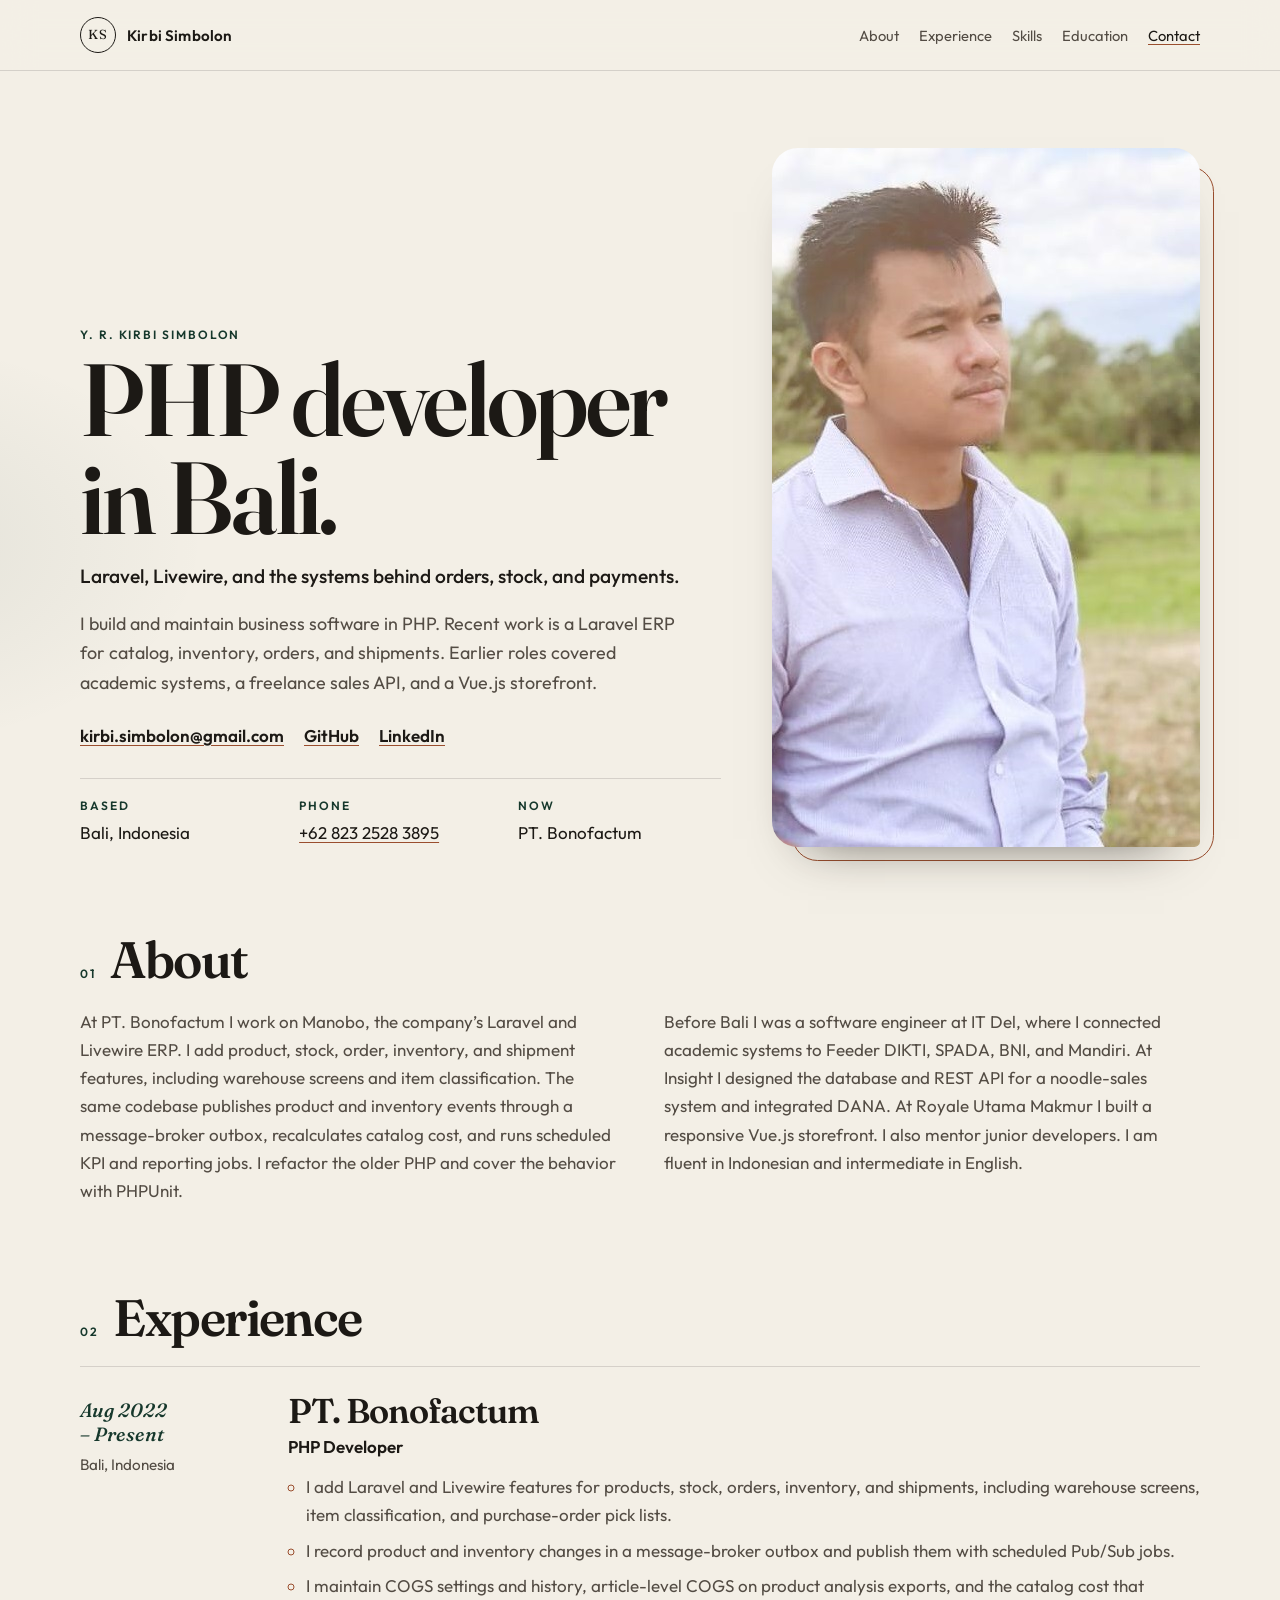
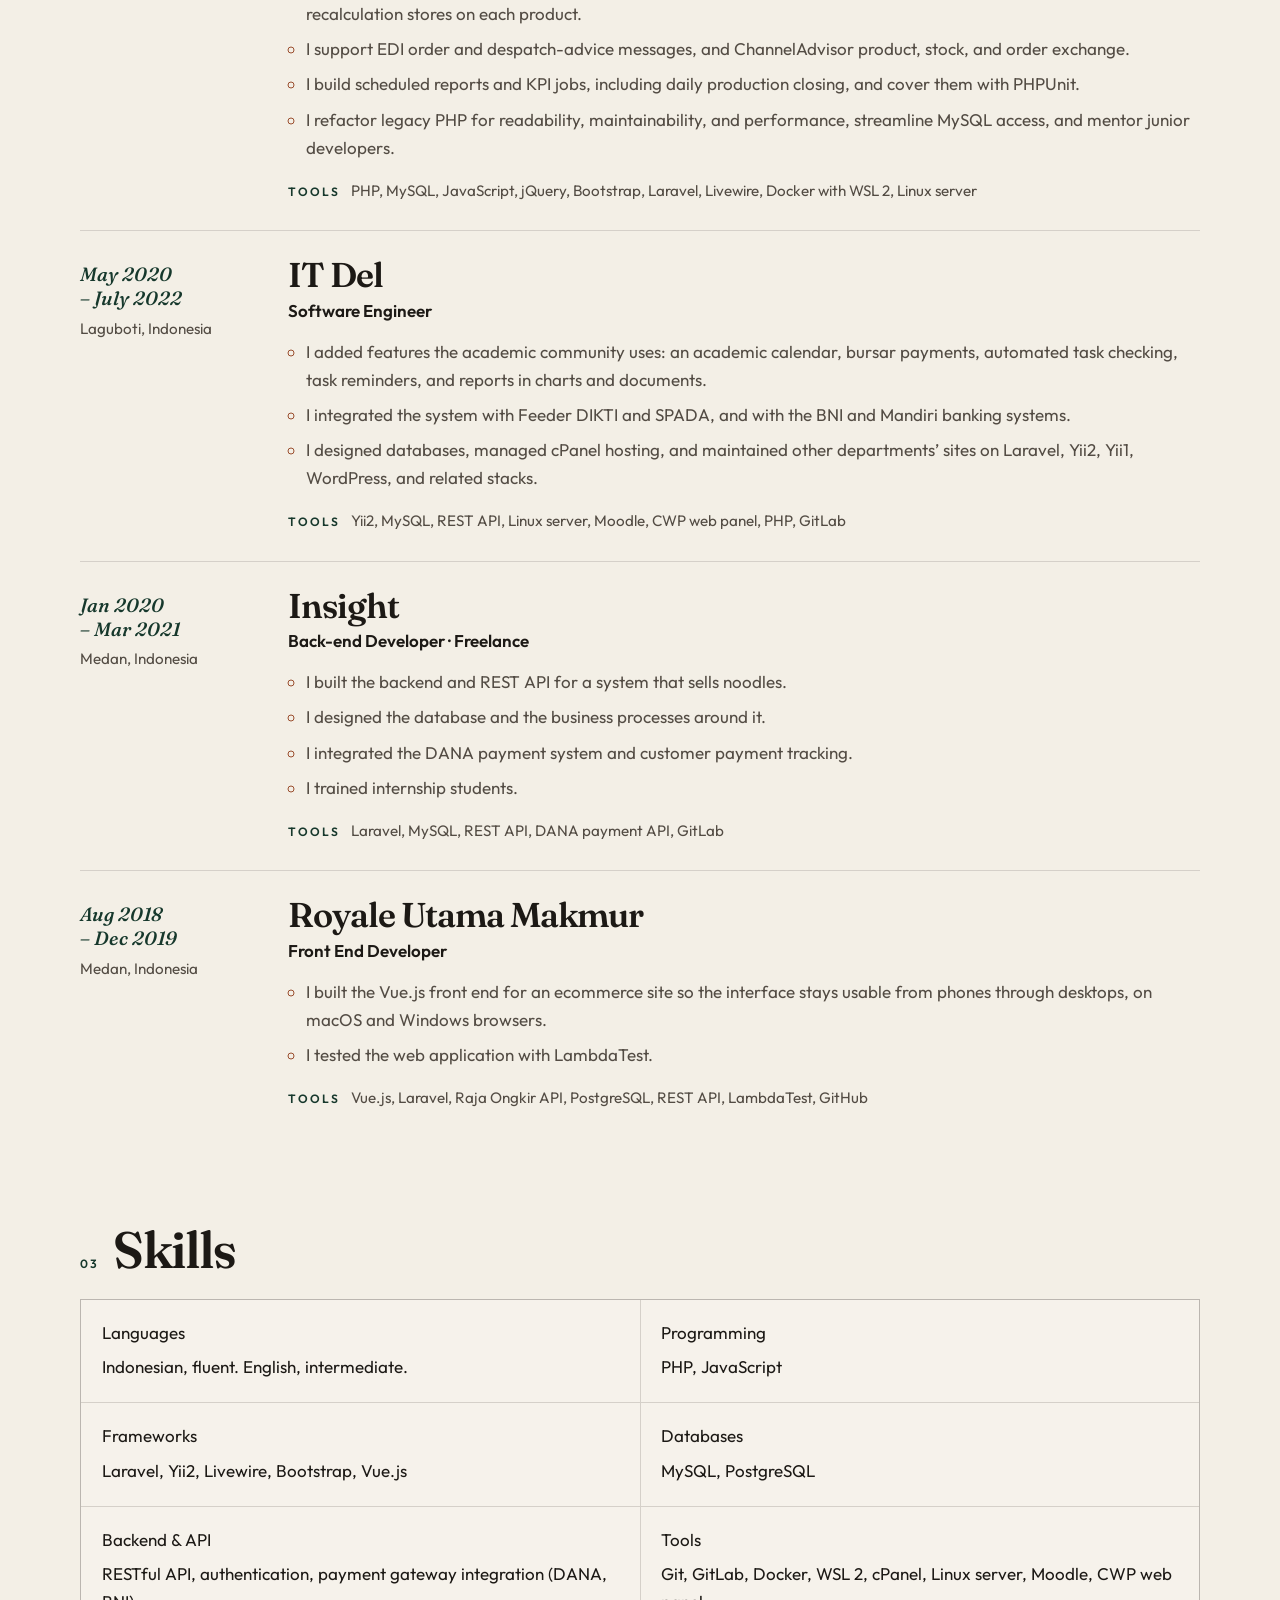
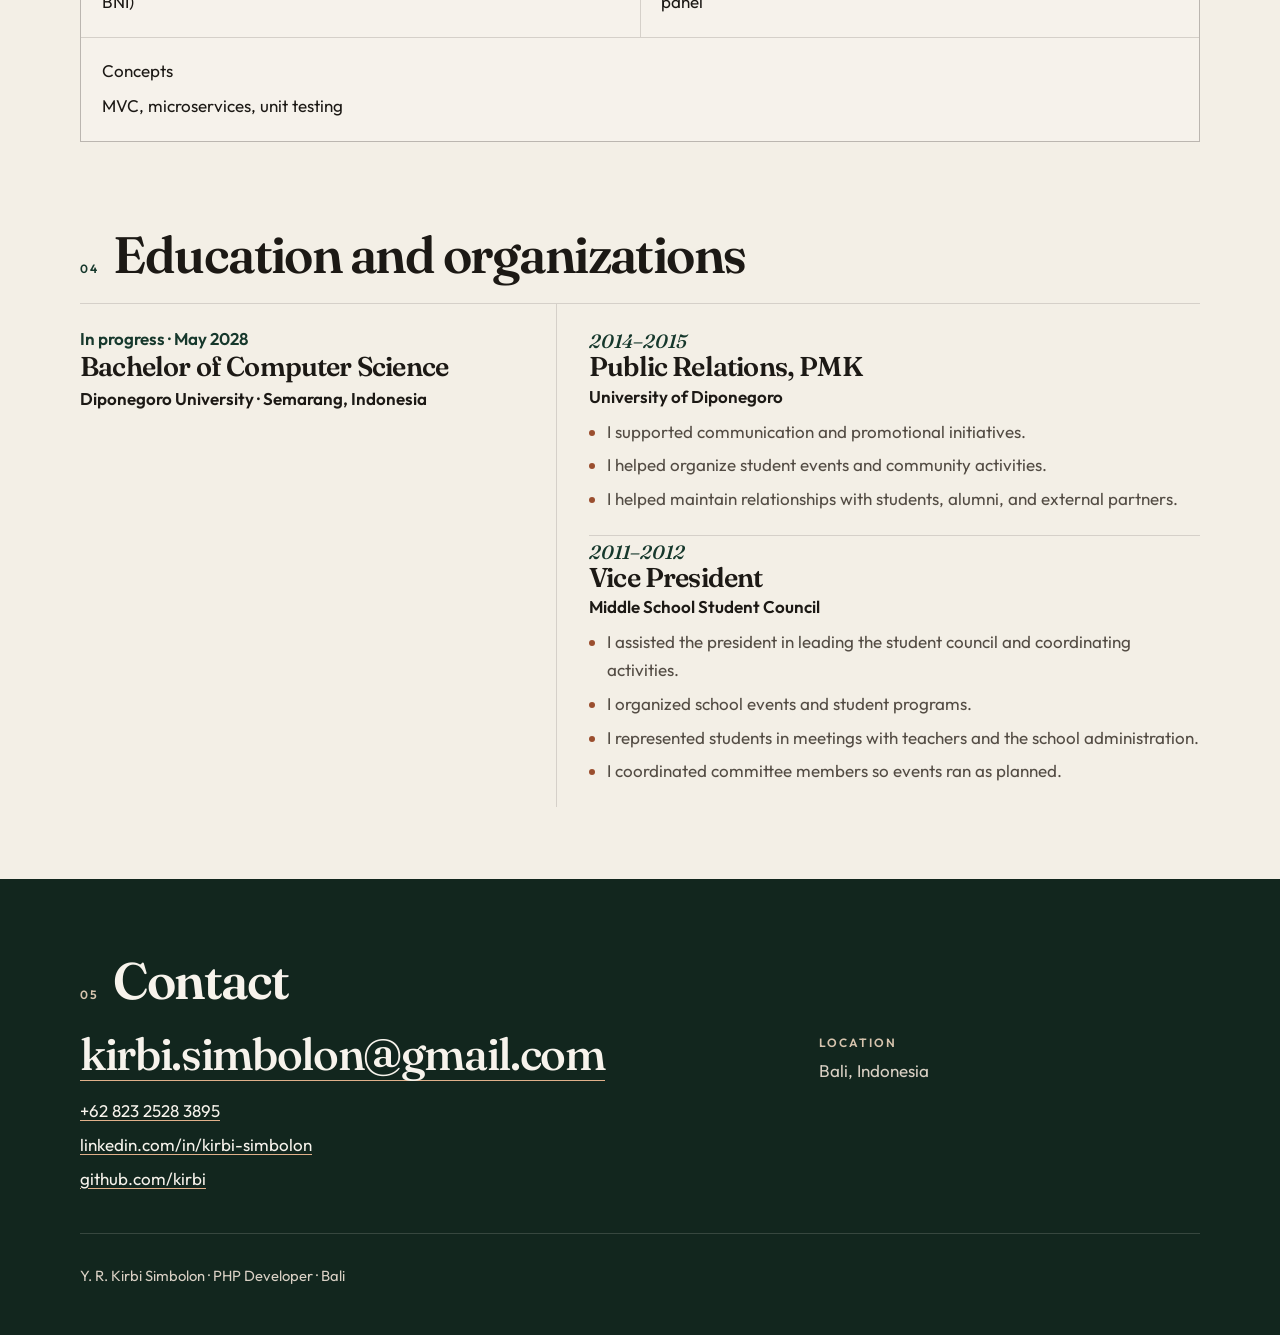
==== commit 7a254f59: "Rebuild the portfolio from the CV and Manobo work. Replace the Bootstrap template with a static edit" ====
--- a/index.html
+++ b/index.html
@@ -1,379 +1,264 @@
 <!doctype html>
 <html lang="en">
-    <head>
-        <!-- Required meta tags -->
-        <meta charset="utf-8">
-        <meta name="viewport" content="width=device-width, initial-scale=1, shrink-to-fit=no">
-        <link rel="icon" href="img/favicon.png" type="image/png">
-        <title>Portfolio | Y. R. Kirbi Simbolon</title>
-        <!-- Bootstrap CSS -->
-        <link rel="stylesheet" href="css/bootstrap.css">
-        <link rel="stylesheet" href="vendors/linericon/style.css">
-        <link rel="stylesheet" href="css/font-awesome.min.css">
-        <link rel="stylesheet" href="vendors/owl-carousel/owl.carousel.min.css">
-        <link rel="stylesheet" href="vendors/lightbox/simpleLightbox.css">
-        <link rel="stylesheet" href="vendors/nice-select/css/nice-select.css">
-        <link rel="stylesheet" href="vendors/animate-css/animate.css">
-        <link rel="stylesheet" href="vendors/popup/magnific-popup.css">
-        <link rel="stylesheet" href="vendors/flaticon/flaticon.css">
-        <!-- main css -->
-        <link rel="stylesheet" href="css/style.css">
-        <link rel="stylesheet" href="css/responsive.css">
-    </head>
-    <body>
-        
-        <!--================Header Menu Area =================-->
-        <header class="header_area">
-            <div class="main_menu">
-            	<nav class="navbar navbar-expand-lg navbar-light">
-					<div class="container box_1620">
-						<!-- Brand and toggle get grouped for better mobile display -->
-						<a class="navbar-brand logo_h" href="index.html"><h3 class="text-white" style="font-size: 26px;">YRKS</h3> </a>
-						<button class="navbar-toggler" type="button" data-toggle="collapse" data-target="#navbarSupportedContent" aria-controls="navbarSupportedContent" aria-expanded="false" aria-label="Toggle navigation">
-							<span class="icon-bar"></span>
-							<span class="icon-bar"></span>
-							<span class="icon-bar"></span>
-						</button>
-						<!-- Collect the nav links, forms, and other content for toggling -->
-						<div class="collapse navbar-collapse offset" id="navbarSupportedContent">
-							<ul class="nav navbar-nav menu_nav ml-auto">
-								<li class="nav-item active"><a class="nav-link" href="index.html"><u class="text-white">Home</u></a></li> 
-								<li class="nav-item"><a class="nav-link" href="about-us.html">About</a></li> 
-								<li class="nav-item"><a class="nav-link" href="services.html">Services</a></li> 
-							    <li class="nav-item"><a class="nav-link" href="portfolio.html">Portfolio</a></li> 
-							</ul>
-						</div> 
-					</div>
-            	</nav>
+  <head>
+    <meta charset="utf-8">
+    <meta name="viewport" content="width=device-width, initial-scale=1">
+    <title>Y. R. Kirbi Simbolon · PHP Developer</title>
+    <meta name="description" content="Portfolio of Y. R. Kirbi Simbolon, a PHP developer in Bali. Laravel, Livewire, Yii2, and Vue.js work across product, inventory, orders, and payments.">
+    <meta name="theme-color" content="#f3efe6">
+    <link rel="icon" href="img/favicon.png" type="image/png">
+    <link rel="preconnect" href="https://fonts.googleapis.com">
+    <link rel="preconnect" href="https://fonts.gstatic.com" crossorigin>
+    <link href="https://fonts.googleapis.com/css2?family=Fraunces:ital,opsz,wght@0,9..144,520;0,9..144,640;1,9..144,520&family=Outfit:wght@400;500;600&display=swap" rel="stylesheet">
+    <link rel="stylesheet" href="css/site.css">
+  </head>
+  <body>
+    <a class="skip" href="#main">Skip to content</a>
+    <header class="site-header">
+      <div class="wrap">
+        <a class="brand" href="#top">
+          <span class="brand-mark" aria-hidden="true">KS</span>
+          <span class="brand-name">Kirbi Simbolon</span>
+        </a>
+        <button class="nav-toggle" type="button" aria-expanded="false" aria-controls="site-nav">Menu</button>
+        <nav class="site-nav" id="site-nav" aria-label="Primary">
+          <ul>
+            <li><a href="#about">About</a></li>
+            <li><a href="#experience">Experience</a></li>
+            <li><a href="#skills">Skills</a></li>
+            <li><a href="#education">Education</a></li>
+            <li><a href="#contact">Contact</a></li>
+          </ul>
+        </nav>
+      </div>
+    </header>
+
+    <main id="main">
+      <section class="hero wrap" id="top" aria-labelledby="intro-title">
+        <div>
+          <p class="eyebrow">Y. R. Kirbi Simbolon</p>
+          <h1 id="intro-title">PHP developer in Bali.</h1>
+          <p class="role-line">Laravel, Livewire, and the systems behind orders, stock, and payments.</p>
+          <p class="lede">I build and maintain business software in PHP. Recent work is a Laravel ERP for catalog, inventory, orders, and shipments. Earlier roles covered academic systems, a freelance sales API, and a Vue.js storefront.</p>
+          <ul class="hero-links">
+            <li><a href="mailto:kirbi.simbolon@gmail.com">kirbi.simbolon@gmail.com</a></li>
+            <li><a href="https://github.com/kirbi" target="_blank" rel="noopener noreferrer">GitHub</a></li>
+            <li><a href="https://linkedin.com/in/kirbi-simbolon" target="_blank" rel="noopener noreferrer">LinkedIn</a></li>
+          </ul>
+          <dl class="meta">
+            <div>
+              <dt>Based</dt>
+              <dd>Bali, Indonesia</dd>
             </div>
-        </header>
-        <!--================Header Menu Area =================-->
-        
-        <!--================Home Banner Area =================-->
-        <section class="home_banner_area">
-           	<div class="container box_1620">
-           		<div class="banner_inner d-flex align-items-center">
-					<div class="banner_content">
-						<div class="media">
-							<div class="d-flex">
-								<img src="img/personal.jpg" alt="">
-							</div>
-							<div class="media-body">
-								<div class="personal_text">
-									<h6>Hello Everybody, I am</h6>
-									<h3>Y. R.</h3>
-									<h3>KIRBI SIMBOLON</h3>
-									<h4>PHP Developer</h4> 
-									<p>Experienced PHP developer building business systems, REST APIs, payment integrations, and internal platforms with Laravel, Yii2, and Livewire. I refactor legacy code, design databases, and mentor junior developers.</p>
-									<ul class="list basic_info">
-										<li><a href="#"><i class="lnr lnr-calendar-full"></i> 11 May, 1995</a></li>
-										<li><a href="tel:+6282325283895"><i class="lnr lnr-phone-handset"></i> +62 82325283895</a></li>
-										<li><a href="mailto:kirbi.simbolon@gmail.com"><i class="lnr lnr-envelope"></i> kirbi.simbolon@gmail.com</a></li>
-										<li><a href="#"><i class="lnr lnr-home"></i> Bali, Indonesia</a></li>
-									</ul>
-									<ul class="list personal_social">
-										<li><a href="https://github.com/kirbi" target="_blank" rel="noopener"><i class="fa fa-github"></i></a></li>
-										<li><a href="https://www.linkedin.com/in/kirbi-simbolon/" target="_blank" rel="noopener"><i class="fa fa-linkedin"></i></a></li>
-										<li><a href="Resume-Kirbi.docx"><i class="lnr lnr-download"></i></a></li>
-									</ul>
-								</div>
-							</div>
-						</div>
-					</div>
-				</div>
+            <div>
+              <dt>Phone</dt>
+              <dd><a href="tel:+6282325283895">+62 823 2528 3895</a></dd>
             </div>
-        </section>
-        <!--================End Home Banner Area =================-->
-        
-        <!--================Welcome Area =================-->
-        <section class="welcome_area p_120">
-        	<div class="container">
-        		<div class="row welcome_inner">
-        			<div class="col-lg-6">
-        				<div class="welcome_text">
-        					<h4>About Myself</h4>
-        					<p>I build and maintain web applications across ecommerce, academic, inventory, and payment systems. My work spans backend APIs, database design, legacy refactoring, automated reporting, and production-ready unit testing. I stay current with Laravel, Livewire, Docker, and modern PHP practices.</p>
-        					<div class="row">
-        						<div class="col-md-4">
-        							<div class="wel_item">
-        								<i class="lnr lnr-briefcase"></i>
-        								<h4>7+</h4>
-        								<p>Years Professional Experience</p>
-        							</div>
-        						</div>
-        						<div class="col-md-4">
-        							<div class="wel_item">
-        								<i class="lnr lnr-book"></i>
-        								<h4>4</h4>
-        								<p>Companies &amp; Projects</p>
-        							</div>
-        						</div>
-        						<div class="col-md-4">
-        							<div class="wel_item">
-        								<i class="lnr lnr-users"></i>
-        								<h4>2</h4>
-        								<p>Organizational Roles</p>
-        							</div>
-        						</div>
-        					</div>
-        				</div>
-        			</div>
-        			<div class="col-lg-6">
-        				<div class="tools_expert">
-        					<div class="skill_main">
-								<div class="skill_item">
-									<h4>PHP <span class="counter">95</span>%</h4>
-									<div class="progress_br">
-										<div class="progress">
-											<div class="progress-bar" role="progressbar" aria-valuenow="95" aria-valuemin="0" aria-valuemax="100"></div>
-										</div>
-									</div>
-								</div>
-								<div class="skill_item">
-									<h4>Laravel &amp; Livewire <span class="counter">90</span>%</h4>
-									<div class="progress_br">
-										<div class="progress">
-											<div class="progress-bar" role="progressbar" aria-valuenow="90" aria-valuemin="0" aria-valuemax="100"></div>
-										</div>
-									</div>
-								</div>
-								<div class="skill_item">
-									<h4>JavaScript, jQuery, AJAX, RESTful API <span class="counter">85</span>%</h4>
-									<div class="progress_br">
-										<div class="progress">
-											<div class="progress-bar" role="progressbar" aria-valuenow="85" aria-valuemin="0" aria-valuemax="100"></div>
-										</div>
-									</div>
-								</div>
-								<div class="skill_item">
-									<h4>MySQL &amp; PostgreSQL <span class="counter">85</span>%</h4>
-									<div class="progress_br">
-										<div class="progress">
-											<div class="progress-bar" role="progressbar" aria-valuenow="85" aria-valuemin="0" aria-valuemax="100"></div>
-										</div>
-									</div>
-								</div>
-								<div class="skill_item">
-									<h4>Yii2 Framework <span class="counter">80</span>%</h4>
-									<div class="progress_br">
-										<div class="progress">
-											<div class="progress-bar" role="progressbar" aria-valuenow="80" aria-valuemin="0" aria-valuemax="100"></div>
-										</div>
-									</div>
-								</div>
-								<div class="skill_item">
-									<h4>Vue.js <span class="counter">75</span>%</h4>
-									<div class="progress_br">
-										<div class="progress">
-											<div class="progress-bar" role="progressbar" aria-valuenow="75" aria-valuemin="0" aria-valuemax="100"></div>
-										</div>
-									</div>
-								</div>
-								<div class="skill_item">
-									<h4>Bootstrap <span class="counter">80</span>%</h4>
-									<div class="progress_br">
-										<div class="progress">
-											<div class="progress-bar" role="progressbar" aria-valuenow="80" aria-valuemin="0" aria-valuemax="100"></div>
-										</div>
-									</div>
-								</div>
-								<div class="skill_item">
-									<h4>Docker, Git &amp; Linux Server <span class="counter">80</span>%</h4>
-									<div class="progress_br">
-										<div class="progress">
-											<div class="progress-bar" role="progressbar" aria-valuenow="80" aria-valuemin="0" aria-valuemax="100"></div>
-										</div>
-									</div>
-								</div>
-							</div>
-        				</div>
-        			</div>
-        		</div>
-        	</div>
-        </section>
-        <!--================End Welcome Area =================-->
-        
-        <!--================My Tabs Area =================-->
-        <section class="mytabs_area p_120">
-        	<div class="container">
-        		<div class="tabs_inner">
-					<ul class="nav nav-tabs" id="myTab" role="tablist">
-						<li class="nav-item m-2">
-							<a class="nav-link active" id="home-tab" data-toggle="tab" href="#home" role="tab" aria-controls="home" aria-selected="true">My Experiences Developing WEB </a>
-						</li>
-						<li class="nav-item m-2">
-							<a class="nav-link" id="profile-tab" data-toggle="tab" href="#education" role="tab" aria-controls="education" aria-selected="false">My Education</a>
-						</li>
-						<li class="nav-item m-2">
-							<a class="nav-link" id="profile-tab" data-toggle="tab" href="#hobbies" role="tab" aria-controls="hobbies" aria-selected="false">Organizational Experience</a>
-						</li>
-					</ul>
-					<div class="tab-content" id="myTabContent">
-						<div class="tab-pane fade show active" id="home" role="tabpanel" aria-labelledby="home-tab">
-							<ul class="list">
-								<li>
-									<span></span>
-									<div class="media">
-										<div class="d-flex">
-											<p>Aug 2022 to present</p>
-										</div>
-										<div class="media-body">
-											<h4>PT. Bonofactum — PHP Developer</h4>
-											<p>Built management, product, stock, order, and inventory features; automated scheduled reports and KPI graphs; refactored legacy code; wrote unit tests; mentored junior developers.<br />Bali, Indonesia</p>
-										</div>
-									</div>
-								</li>
-								<li>
-									<span></span>
-									<div class="media">
-										<div class="d-flex">
-											<p>May 2020 to Jul 2022</p>
-										</div>
-										<div class="media-body">
-											<h4>IT Del — Software Engineer</h4>
-											<p>Developed academic systems, payment workflows, automated task checking, reporting dashboards, and integrations with DIKTI Feeder, SPADA, BNI, and Mandiri.<br />Laguboti, Indonesia</p>
-										</div>
-									</div>
-								</li>
-								<li>
-								<span></span>
-									<div class="media">
-										<div class="d-flex">
-											<p>Jan 2020 to Mar 2021</p>
-										</div>
-										<div class="media-body">
-											<h4>Insight — Back-end Developer (Freelance)</h4>
-											<p>Built a noodle ecommerce backend with REST API, database design, DANA payment integration, and customer payment tracking.<br />Medan, Indonesia</p>
-										</div>
-									</div>
-								</li>
-								<li>
-									<span></span>
-									<div class="media">
-										<div class="d-flex">
-											<p>Aug 2018 to Dec 2019</p>
-										</div>
-										<div class="media-body">
-											<h4>Royale Utama Makmur — Front End Developer</h4>
-											<p>Developed responsive Vue.js ecommerce interfaces and tested cross-browser compatibility with LambdaTest.<br />Medan, Indonesia</p>
-										</div>
-									</div>
-								</li>
-							</ul>
-						</div>
-						<div class="tab-pane fade" id="education" role="tabpanel" aria-labelledby="profile-tab">
-							<ul class="list"> 
-								<li>
-									<span></span>
-										<div class="media">
-											<div class="d-flex">
-												<p>Sept 2013 to May 2018</p>
-											</div>
-											<div class="media-body">
-												<h4>Diponegoro University</h4>
-												<p>Bachelor of Computer Science<br />Semarang, Indonesia</p>
-											</div>
-										</div>
-									</li>
-							</ul>
-						</div>
-
-						<div class="tab-pane fade" id="hobbies" role="tabpanel" aria-labelledby="profile-tab">
-							<ul class="list"> 
-								<li>
-									<span></span>
-										<div class="media">
-											<div class="d-flex">
-												<p>2014 to 2015</p>
-											</div>
-											<div class="media-body">
-												<h4>Public Relations Division, PMK Diponegoro University</h4>
-												<p>Supported communication and promotional initiatives, organized student events, and maintained relationships with students, alumni, and external partners.</p>
-											</div>
-										</div>
-									</li>
-								<li>
-									<span></span>
-									<div class="media">
-										<div class="d-flex">
-											<p>2011 to 2012</p>
-										</div>
-										<div class="media-body">
-											<h4>Vice President, Middle School Student Council</h4>
-											<p>Assisted the president in leading the student council, organized school events, and represented students in meetings with teachers and school administration.</p>
-										</div>
-									</div>
-								</li>
-							</ul>
-						</div>
-					</div>
-        		</div>
-        	</div>
-        </section>
-        <!--================End My Tabs Area =================-->
-        
-        <!--================Feature Area =================-->
-        <section class="feature_area p_120">
-        	<div class="container">
-        		<div class="main_title">
-        			<h2>offerings to my clients</h2>
-        			<p>If you are looking for....</p>
-        		</div>
-        		<div class="feature_inner row">
-        			<div class="col-lg-4 col-md-6">
-        				<div class="feature_item">
-        					<i class="flaticon-city"></i>
-        					<h4>Backend &amp; API Development</h4>
-        					<p>Laravel, Yii2, RESTful APIs, authentication, payment gateway integration, and database design.</p>
-        				</div>
-        			</div>
-        			<div class="col-lg-4 col-md-6">
-        				<div class="feature_item">
-        					<i class="flaticon-skyline"></i>
-        					<h4>System Maintenance &amp; Refactoring</h4>
-        					<p>Legacy code modernization, unit testing, reporting automation, and production-ready deployments.</p>
-        				</div>
-        			</div>
-        			<div class="col-lg-4 col-md-6">
-        				<div class="feature_item">
-        					<i class="flaticon-sketch"></i>
-        					<h4>Frontend &amp; Integration</h4>
-        					<p>Responsive interfaces with Vue.js and Bootstrap, plus third-party integrations such as DANA, BNI, and shipping APIs.</p>
-        				</div>
-        			</div>
-        		</div>
-        	</div>
-        </section>
-        <!--================End Feature Area =================-->
-        
-        <!--================Footer Area =================-->
-        <footer class="footer_area p_120 p-2">
-        	<div class="container p-2 m-2"> 
-        	</div>
+            <div>
+              <dt>Now</dt>
+              <dd>PT. Bonofactum</dd>
+            </div>
+          </dl>
+        </div>
+        <figure class="hero-photo">
+          <img src="img/personal.jpg" width="661" height="699" alt="Kirbi Simbolon, photographed outdoors">
+        </figure>
+      </section>
+
+      <section class="section wrap" id="about" aria-labelledby="about-title">
+        <div class="section-head">
+          <p class="index">01</p>
+          <h2 id="about-title">About</h2>
+        </div>
+        <div class="about">
+          <p>At PT. Bonofactum I work on Manobo, the company’s Laravel and Livewire ERP. I add product, stock, order, inventory, and shipment features, including warehouse screens and item classification. The same codebase publishes product and inventory events through a message-broker outbox, recalculates catalog cost, and runs scheduled KPI and reporting jobs. I refactor the older PHP and cover the behavior with PHPUnit.</p>
+          <p>Before Bali I was a software engineer at IT Del, where I connected academic systems to Feeder DIKTI, SPADA, BNI, and Mandiri. At Insight I designed the database and REST API for a noodle-sales system and integrated DANA. At Royale Utama Makmur I built a responsive Vue.js storefront. I also mentor junior developers. I am fluent in Indonesian and intermediate in English.</p>
+        </div>
+      </section>
+
+      <section class="section wrap" id="experience" aria-labelledby="experience-title">
+        <div class="section-head">
+          <p class="index">02</p>
+          <h2 id="experience-title">Experience</h2>
+        </div>
+        <ol class="timeline">
+          <li>
+            <article class="role">
+              <div>
+                <p class="when"><time datetime="2022-08">Aug 2022</time><span>– Present</span></p>
+                <p class="place">Bali, Indonesia</p>
+              </div>
+              <div>
+                <h3>PT. Bonofactum</h3>
+                <p class="role-title">PHP Developer</p>
+                <ul>
+                  <li>I add Laravel and Livewire features for products, stock, orders, inventory, and shipments, including warehouse screens, item classification, and purchase-order pick lists.</li>
+                  <li>I record product and inventory changes in a message-broker outbox and publish them with scheduled Pub/Sub jobs.</li>
+                  <li>I maintain COGS settings and history, article-level COGS on product analysis exports, and the catalog cost that recalculation stores on each product.</li>
+                  <li>I support EDI order and despatch-advice messages, and ChannelAdvisor product, stock, and order exchange.</li>
+                  <li>I build scheduled reports and KPI jobs, including daily production closing, and cover them with PHPUnit.</li>
+                  <li>I refactor legacy PHP for readability, maintainability, and performance, streamline MySQL access, and mentor junior developers.</li>
+                </ul>
+                <p class="tools"><span>Tools</span> PHP, MySQL, JavaScript, jQuery, Bootstrap, Laravel, Livewire, Docker with WSL 2, Linux server</p>
+              </div>
+            </article>
+          </li>
+          <li>
+            <article class="role">
+              <div>
+                <p class="when"><time datetime="2020-05">May 2020</time><span>– July 2022</span></p>
+                <p class="place">Laguboti, Indonesia</p>
+              </div>
+              <div>
+                <h3>IT Del</h3>
+                <p class="role-title">Software Engineer</p>
+                <ul>
+                  <li>I added features the academic community uses: an academic calendar, bursar payments, automated task checking, task reminders, and reports in charts and documents.</li>
+                  <li>I integrated the system with Feeder DIKTI and SPADA, and with the BNI and Mandiri banking systems.</li>
+                  <li>I designed databases, managed cPanel hosting, and maintained other departments’ sites on Laravel, Yii2, Yii1, WordPress, and related stacks.</li>
+                </ul>
+                <p class="tools"><span>Tools</span> Yii2, MySQL, REST API, Linux server, Moodle, CWP web panel, PHP, GitLab</p>
+              </div>
+            </article>
+          </li>
+          <li>
+            <article class="role">
+              <div>
+                <p class="when"><time datetime="2020-01">Jan 2020</time><span>– Mar 2021</span></p>
+                <p class="place">Medan, Indonesia</p>
+              </div>
+              <div>
+                <h3>Insight</h3>
+                <p class="role-title">Back-end Developer · Freelance</p>
+                <ul>
+                  <li>I built the backend and REST API for a system that sells noodles.</li>
+                  <li>I designed the database and the business processes around it.</li>
+                  <li>I integrated the DANA payment system and customer payment tracking.</li>
+                  <li>I trained internship students.</li>
+                </ul>
+                <p class="tools"><span>Tools</span> Laravel, MySQL, REST API, DANA payment API, GitLab</p>
+              </div>
+            </article>
+          </li>
+          <li>
+            <article class="role">
+              <div>
+                <p class="when"><time datetime="2018-08">Aug 2018</time><span>– Dec 2019</span></p>
+                <p class="place">Medan, Indonesia</p>
+              </div>
+              <div>
+                <h3>Royale Utama Makmur</h3>
+                <p class="role-title">Front End Developer</p>
+                <ul>
+                  <li>I built the Vue.js front end for an ecommerce site so the interface stays usable from phones through desktops, on macOS and Windows browsers.</li>
+                  <li>I tested the web application with LambdaTest.</li>
+                </ul>
+                <p class="tools"><span>Tools</span> Vue.js, Laravel, Raja Ongkir API, PostgreSQL, REST API, LambdaTest, GitHub</p>
+              </div>
+            </article>
+          </li>
+        </ol>
+      </section>
+
+      <section class="section wrap" id="skills" aria-labelledby="skills-title">
+        <div class="section-head">
+          <p class="index">03</p>
+          <h2 id="skills-title">Skills</h2>
+        </div>
+        <dl class="skill-grid">
+          <div>
+            <dt>Languages</dt>
+            <dd>Indonesian, fluent. English, intermediate.</dd>
+          </div>
+          <div>
+            <dt>Programming</dt>
+            <dd>PHP, JavaScript</dd>
+          </div>
+          <div>
+            <dt>Frameworks</dt>
+            <dd>Laravel, Yii2, Livewire, Bootstrap, Vue.js</dd>
+          </div>
+          <div>
+            <dt>Databases</dt>
+            <dd>MySQL, PostgreSQL</dd>
+          </div>
+          <div>
+            <dt>Backend &amp; API</dt>
+            <dd>RESTful API, authentication, payment gateway integration (DANA, BNI)</dd>
+          </div>
+          <div>
+            <dt>Tools</dt>
+            <dd>Git, GitLab, Docker, WSL 2, cPanel, Linux server, Moodle, CWP web panel</dd>
+          </div>
+          <div>
+            <dt>Concepts</dt>
+            <dd>MVC, microservices, unit testing</dd>
+          </div>
+        </dl>
+      </section>
+
+      <section class="section wrap" id="education" aria-labelledby="education-title">
+        <div class="section-head">
+          <p class="index">04</p>
+          <h2 id="education-title">Education and organizations</h2>
+        </div>
+        <div class="split">
+          <div class="panel">
+            <p class="status">In progress · May 2028</p>
+            <h3>Bachelor of Computer Science</h3>
+            <p class="role-title">Diponegoro University · Semarang, Indonesia</p>
+          </div>
+          <div class="panel" id="organizations">
+            <article>
+              <p class="when">2014–2015</p>
+              <h3>Public Relations, PMK</h3>
+              <p class="org-role">University of Diponegoro</p>
+              <ul>
+                <li>I supported communication and promotional initiatives.</li>
+                <li>I helped organize student events and community activities.</li>
+                <li>I helped maintain relationships with students, alumni, and external partners.</li>
+              </ul>
+            </article>
+            <article>
+              <p class="when">2011–2012</p>
+              <h3>Vice President</h3>
+              <p class="org-role">Middle School Student Council</p>
+              <ul>
+                <li>I assisted the president in leading the student council and coordinating activities.</li>
+                <li>I organized school events and student programs.</li>
+                <li>I represented students in meetings with teachers and the school administration.</li>
+                <li>I coordinated committee members so events ran as planned.</li>
+              </ul>
+            </article>
+          </div>
+        </div>
+      </section>
+      <section class="contact" id="contact" aria-labelledby="contact-title">
+      <div class="wrap">
+        <div class="section-head">
+          <p class="index">05</p>
+          <h2 id="contact-title">Contact</h2>
+        </div>
+        <div class="contact-grid">
+          <div>
+            <p class="contact-mail"><a href="mailto:kirbi.simbolon@gmail.com">kirbi.simbolon@gmail.com</a></p>
+            <ul class="contact-list">
+              <li><a href="tel:+6282325283895">+62 823 2528 3895</a></li>
+              <li><a href="https://linkedin.com/in/kirbi-simbolon" target="_blank" rel="noopener noreferrer">linkedin.com/in/kirbi-simbolon</a></li>
+              <li><a href="https://github.com/kirbi" target="_blank" rel="noopener noreferrer">github.com/kirbi</a></li>
+            </ul>
+          </div>
+          <div class="contact-aside">
+            <p class="index">Location</p>
+            <p>Bali, Indonesia</p>
+          </div>
+        </div>
+        <footer class="site-footer">
+          <p>Y. R. Kirbi Simbolon · PHP Developer · Bali</p>
         </footer>
-        <!--================End Footer Area =================-->
-        
-        
-        
-        
-        
-        
-        <!-- Optional JavaScript -->
-        <!-- jQuery first, then Popper.js, then Bootstrap JS -->
-        <script src="js/jquery-3.3.1.min.js"></script>
-        <script src="js/popper.js"></script>
-        <script src="js/bootstrap.min.js"></script>
-        <script src="js/stellar.js"></script>
-        <script src="vendors/lightbox/simpleLightbox.min.js"></script>
-        <script src="vendors/nice-select/js/jquery.nice-select.min.js"></script>
-        <script src="vendors/isotope/imagesloaded.pkgd.min.js"></script>
-        <script src="vendors/isotope/isotope.pkgd.min.js"></script>
-        <script src="vendors/owl-carousel/owl.carousel.min.js"></script>
-        <script src="vendors/popup/jquery.magnific-popup.min.js"></script>
-        <script src="js/jquery.ajaxchimp.min.js"></script>
-        <script src="vendors/counter-up/jquery.waypoints.min.js"></script>
-        <script src="vendors/counter-up/jquery.counterup.min.js"></script>
-        <script src="js/mail-script.js"></script>
-        <script src="js/theme.js"></script>
-    </body>
-</html>+      </div>
+    </section>
+    </main>
+    <script src="js/site.js"></script>
+  </body>
+</html>
--- a/css/site.css
+++ b/css/site.css
@@ -0,0 +1,601 @@
+:root {
+  --paper: #f3efe6;
+  --ink: #1c1915;
+  --muted: #534c44;
+  --line: rgba(28, 25, 21, 0.14);
+  --pine: #16382c;
+  --copper: #9a4e2e;
+  --cream: #f7f3ec;
+  --deep: #12261e;
+  --serif: "Fraunces", "Iowan Old Style", Palatino, "Palatino Linotype", serif;
+  --sans: "Outfit", "Avenir Next", "Segoe UI", sans-serif;
+  --header: 4.4rem;
+  --wrap: 70rem;
+}
+
+*,
+*::before,
+*::after {
+  box-sizing: border-box;
+}
+
+html {
+  scroll-behavior: smooth;
+}
+
+body {
+  margin: 0;
+  background:
+    radial-gradient(900px 420px at 100% -8%, rgba(154, 78, 46, 0.09), transparent 55%),
+    radial-gradient(720px 420px at -12% 12%, rgba(22, 56, 44, 0.08), transparent 50%),
+    var(--paper);
+  color: var(--ink);
+  font-family: var(--sans);
+  font-size: 1.0625rem;
+  line-height: 1.65;
+}
+
+img {
+  max-width: 100%;
+  display: block;
+}
+
+a {
+  color: inherit;
+  text-decoration-thickness: 1px;
+  text-decoration-color: var(--copper);
+  text-underline-offset: 0.18em;
+}
+
+a:hover {
+  color: var(--pine);
+}
+
+:focus-visible {
+  outline: 2px solid var(--pine);
+  outline-offset: 3px;
+}
+
+.skip {
+  position: absolute;
+  left: 1rem;
+  top: 0.6rem;
+  z-index: 40;
+  transform: translateY(-140%);
+  background: var(--ink);
+  color: var(--cream);
+  padding: 0.45rem 0.75rem;
+  text-decoration: none;
+}
+
+.skip:focus {
+  transform: none;
+}
+
+.wrap {
+  width: min(var(--wrap), calc(100% - 2.5rem));
+  margin-inline: auto;
+}
+
+.site-header {
+  position: sticky;
+  top: 0;
+  z-index: 20;
+  background: color-mix(in srgb, var(--paper) 88%, transparent);
+  backdrop-filter: blur(16px);
+  border-bottom: 1px solid var(--line);
+}
+
+.site-header .wrap {
+  display: flex;
+  align-items: center;
+  justify-content: space-between;
+  gap: 1rem;
+  min-height: var(--header);
+}
+
+.brand {
+  display: flex;
+  align-items: center;
+  gap: 0.7rem;
+  text-decoration: none;
+  color: var(--ink);
+}
+
+.brand-mark {
+  display: grid;
+  place-items: center;
+  width: 2.25rem;
+  height: 2.25rem;
+  border: 1px solid var(--ink);
+  border-radius: 50%;
+  font-family: var(--serif);
+  font-size: 0.82rem;
+  letter-spacing: 0.04em;
+}
+
+.brand-name {
+  font-size: 0.95rem;
+  font-weight: 600;
+  letter-spacing: 0.01em;
+}
+
+.nav-toggle {
+  display: none;
+  border: 1px solid var(--ink);
+  background: transparent;
+  color: var(--ink);
+  font: inherit;
+  font-size: 0.82rem;
+  letter-spacing: 0.12em;
+  text-transform: uppercase;
+  padding: 0.45rem 0.75rem;
+  cursor: pointer;
+}
+
+.site-nav ul {
+  display: flex;
+  gap: 1.25rem;
+  margin: 0;
+  padding: 0;
+  list-style: none;
+}
+
+.site-nav a {
+  text-decoration: none;
+  font-size: 0.92rem;
+  color: var(--muted);
+}
+
+.site-nav a:hover,
+.site-nav a[aria-current="true"] {
+  color: var(--ink);
+  box-shadow: inset 0 -1px 0 var(--copper);
+}
+
+.hero {
+  display: grid;
+  grid-template-columns: minmax(0, 1.2fr) minmax(16rem, 0.8fr);
+  gap: clamp(1.5rem, 4vw, 4rem);
+  align-items: end;
+  padding: clamp(2.5rem, 6vw, 5rem) 0 4.5rem;
+}
+
+.eyebrow,
+.index,
+.tools span,
+.skill dt,
+.meta dt {
+  margin: 0;
+  font-size: 0.75rem;
+  font-weight: 600;
+  letter-spacing: 0.16em;
+  text-transform: uppercase;
+  color: var(--pine);
+}
+
+h1,
+h2,
+h3 {
+  font-family: var(--serif);
+  font-weight: 600;
+  letter-spacing: -0.03em;
+  line-height: 0.96;
+}
+
+h1 {
+  margin: 0.35rem 0 0.9rem;
+  font-size: clamp(3.4rem, 8vw, 6.5rem);
+}
+
+.role-line {
+  margin: 0 0 1rem;
+  font-size: 1.2rem;
+  font-weight: 500;
+}
+
+.lede,
+.about p,
+.role li,
+.note {
+  color: var(--muted);
+}
+
+.lede {
+  max-width: 38rem;
+  margin: 0 0 1.5rem;
+  font-size: 1.12rem;
+}
+
+.hero-links {
+  display: flex;
+  flex-wrap: wrap;
+  gap: 0.75rem 1.25rem;
+  margin: 0 0 1.75rem;
+  padding: 0;
+  list-style: none;
+}
+
+.hero-links a {
+  font-weight: 600;
+}
+
+.meta {
+  display: grid;
+  grid-template-columns: repeat(3, minmax(0, 1fr));
+  gap: 1rem;
+  margin: 0;
+  padding-top: 1.1rem;
+  border-top: 1px solid var(--line);
+}
+
+.meta dd {
+  margin: 0.2rem 0 0;
+}
+
+.hero-photo {
+  margin: 0;
+  position: relative;
+  isolation: isolate;
+}
+
+.hero-photo img {
+  width: 100%;
+  aspect-ratio: 4 / 5;
+  object-fit: cover;
+  object-position: 50% 18%;
+  border-radius: 1.6rem 1.6rem 0.35rem 1.6rem;
+  box-shadow: 0 28px 50px -36px rgba(28, 24, 18, 0.7);
+}
+
+.hero-photo::after {
+  content: "";
+  position: absolute;
+  z-index: -1;
+  inset: 1.1rem -0.85rem -0.85rem 1.2rem;
+  border: 1px solid var(--copper);
+  border-radius: 1.6rem;
+}
+
+.section {
+  padding: 1rem 0 4.5rem;
+  scroll-margin-top: calc(var(--header) + 0.75rem);
+}
+
+.section-head {
+  display: flex;
+  align-items: baseline;
+  gap: 0.9rem;
+  margin-bottom: 1.5rem;
+}
+
+h2 {
+  margin: 0;
+  font-size: clamp(2.2rem, 4vw, 3.3rem);
+}
+
+.about {
+  display: grid;
+  grid-template-columns: 1fr 1fr;
+  gap: 1.5rem 3rem;
+}
+
+.about p {
+  margin: 0;
+}
+
+.timeline {
+  margin: 0;
+  padding: 0;
+  list-style: none;
+}
+
+.role {
+  display: grid;
+  grid-template-columns: 11rem minmax(0, 1fr);
+  gap: 1.25rem 2rem;
+  padding: 1.7rem 0;
+  border-top: 1px solid var(--line);
+}
+
+.when {
+  margin: 0.25rem 0 0;
+  font-family: var(--serif);
+  font-style: italic;
+  font-weight: 520;
+  font-size: 1.2rem;
+  line-height: 1.25;
+  color: var(--pine);
+}
+
+.when span {
+  display: block;
+}
+
+.place {
+  margin: 0.35rem 0 0;
+  color: var(--muted);
+  font-size: 0.95rem;
+}
+
+.role h3 {
+  margin: 0;
+  font-size: clamp(1.7rem, 3vw, 2.15rem);
+}
+
+.role-title {
+  margin: 0.35rem 0 0.8rem;
+  font-weight: 600;
+}
+
+.role ul {
+  margin: 0;
+  padding-left: 1.1rem;
+}
+
+.role li + li {
+  margin-top: 0.45rem;
+}
+
+.role li::marker,
+.panel li::marker {
+  color: var(--copper);
+}
+
+.tools {
+  margin: 1rem 0 0;
+  color: var(--muted);
+  font-size: 0.95rem;
+}
+
+.tools span {
+  display: inline-block;
+  margin-right: 0.55rem;
+}
+
+.skill-grid {
+  display: grid;
+  grid-template-columns: 1fr 1fr;
+  gap: 1px;
+  margin: 0;
+  background: var(--line);
+  border: 1px solid var(--line);
+}
+
+.skill-grid > div {
+  margin: 0;
+  padding: 1.2rem 1.3rem 1.3rem;
+  background: color-mix(in srgb, var(--cream) 78%, var(--paper));
+}
+
+.skill-grid dd {
+  margin: 0.4rem 0 0;
+}
+
+.skill-grid > div:last-child {
+  grid-column: 1 / -1;
+}
+
+.split {
+  display: grid;
+  grid-template-columns: 0.85fr 1.15fr;
+  gap: 0;
+  border-top: 1px solid var(--line);
+}
+
+.split article {
+  padding: 0 0 1.35rem;
+}
+
+.split article + article {
+  border-top: 1px solid var(--line);
+}
+
+.panel {
+  padding: 1.35rem 2rem 0 0;
+}
+
+.panel + .panel {
+  padding: 1.35rem 0 0 2rem;
+  border-left: 1px solid var(--line);
+}
+
+.panel h3 {
+  margin: 1.2rem 0 0.2rem;
+  font-size: 1.7rem;
+}
+
+.panel h3:first-of-type {
+  margin-top: 0;
+}
+
+.panel ul {
+  margin: 0.45rem 0 0;
+  padding-left: 1.1rem;
+  color: var(--muted);
+}
+
+.panel li + li {
+  margin-top: 0.35rem;
+}
+
+.status {
+  margin: 0;
+  color: var(--pine);
+  font-weight: 600;
+}
+
+.note {
+  margin: 0.7rem 0 0;
+}
+
+.contact :focus-visible {
+  outline-color: var(--cream);
+}
+
+.org-role {
+  margin: 0 0 0.45rem;
+  font-weight: 600;
+}
+
+.contact {
+  background: var(--deep);
+  color: var(--cream);
+  padding: clamp(3rem, 6vw, 5rem) 0 2rem;
+  scroll-margin-top: var(--header);
+}
+
+.contact .index,
+.contact .section-head .index {
+  color: #d7c4ae;
+}
+
+.contact h2 {
+  color: var(--cream);
+}
+
+.contact-grid {
+  display: grid;
+  grid-template-columns: 1.3fr 0.7fr;
+  gap: 2rem;
+  align-items: start;
+}
+
+.contact a {
+  color: var(--cream);
+  text-decoration-color: #e0b08a;
+}
+
+.contact a:hover {
+  color: #fff;
+}
+
+.contact-mail {
+  margin: 0 0 0.6rem;
+  font-family: var(--serif);
+  font-size: clamp(1.55rem, 5.4vw, 2.8rem);
+  font-weight: 520;
+  letter-spacing: -0.03em;
+  line-height: 1.1;
+  overflow-wrap: anywhere;
+}
+
+.contact-mail a {
+  text-decoration: none;
+  box-shadow: inset 0 -1px 0 #e0b08a;
+}
+
+.contact-list {
+  margin: 1.2rem 0 0;
+  padding: 0;
+  list-style: none;
+}
+
+.contact-list li + li {
+  margin-top: 0.35rem;
+}
+
+.contact-aside p {
+  margin: 0.25rem 0 0;
+  color: #d9d0c4;
+}
+
+.site-footer {
+  margin-top: 2.5rem;
+  padding-top: 1rem;
+  border-top: 1px solid rgba(247, 243, 236, 0.16);
+  color: #d9d0c4;
+  font-size: 0.92rem;
+}
+
+@media (max-width: 900px) {
+  .hero,
+  .about,
+  .role,
+  .split,
+  .contact-grid,
+  .meta {
+    grid-template-columns: 1fr;
+  }
+
+  .hero {
+    padding-top: 1.75rem;
+    padding-bottom: 2.75rem;
+  }
+
+  .hero-photo {
+    order: -1;
+    width: min(16rem, 72%);
+    max-width: 16rem;
+    justify-self: start;
+  }
+
+  .hero-photo img {
+    width: 100%;
+    height: 18rem;
+    aspect-ratio: auto;
+    object-fit: cover;
+  }
+
+  .panel,
+  .panel + .panel {
+    padding: 0;
+    border-left: 0;
+  }
+
+  .split {
+    gap: 0.5rem;
+  }
+}
+
+@media (max-width: 900px) {
+  .nav-toggle {
+    display: inline-block;
+  }
+
+  .site-nav {
+    display: none;
+    position: absolute;
+    top: 100%;
+    left: 0;
+    right: 0;
+    padding: 0.4rem 1.25rem 1rem;
+    background: color-mix(in srgb, var(--paper) 96%, white);
+    border-bottom: 1px solid var(--line);
+  }
+
+  .site-nav.is-open {
+    display: block;
+  }
+
+  .site-nav ul {
+    flex-direction: column;
+    gap: 0.2rem;
+  }
+
+  .site-nav a {
+    display: block;
+    padding: 0.55rem 0;
+  }
+
+  .skill-grid {
+    grid-template-columns: 1fr;
+  }
+
+  .skill-grid > div:last-child {
+    grid-column: auto;
+  }
+}
+
+@media (prefers-reduced-motion: reduce) {
+  html {
+    scroll-behavior: auto;
+  }
+
+  *,
+  *::before,
+  *::after {
+    animation: none !important;
+    transition: none !important;
+  }
+}
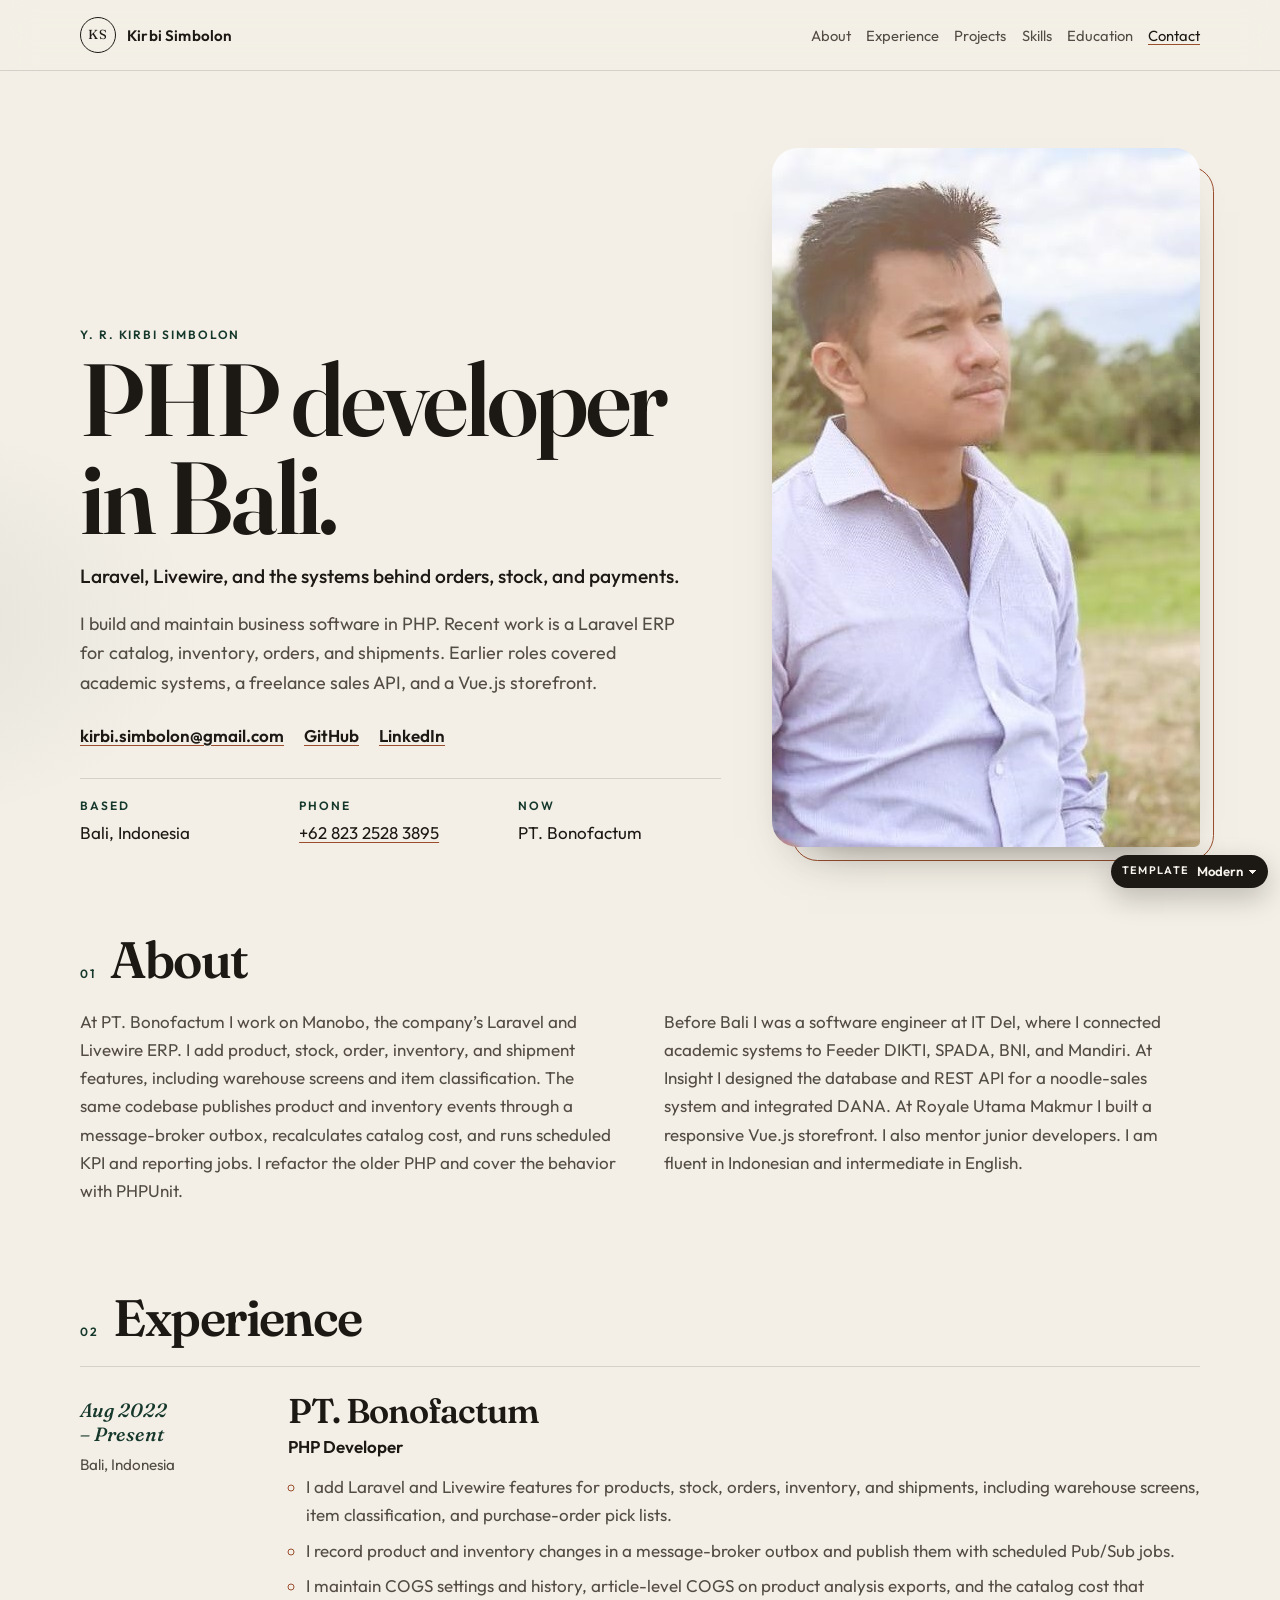
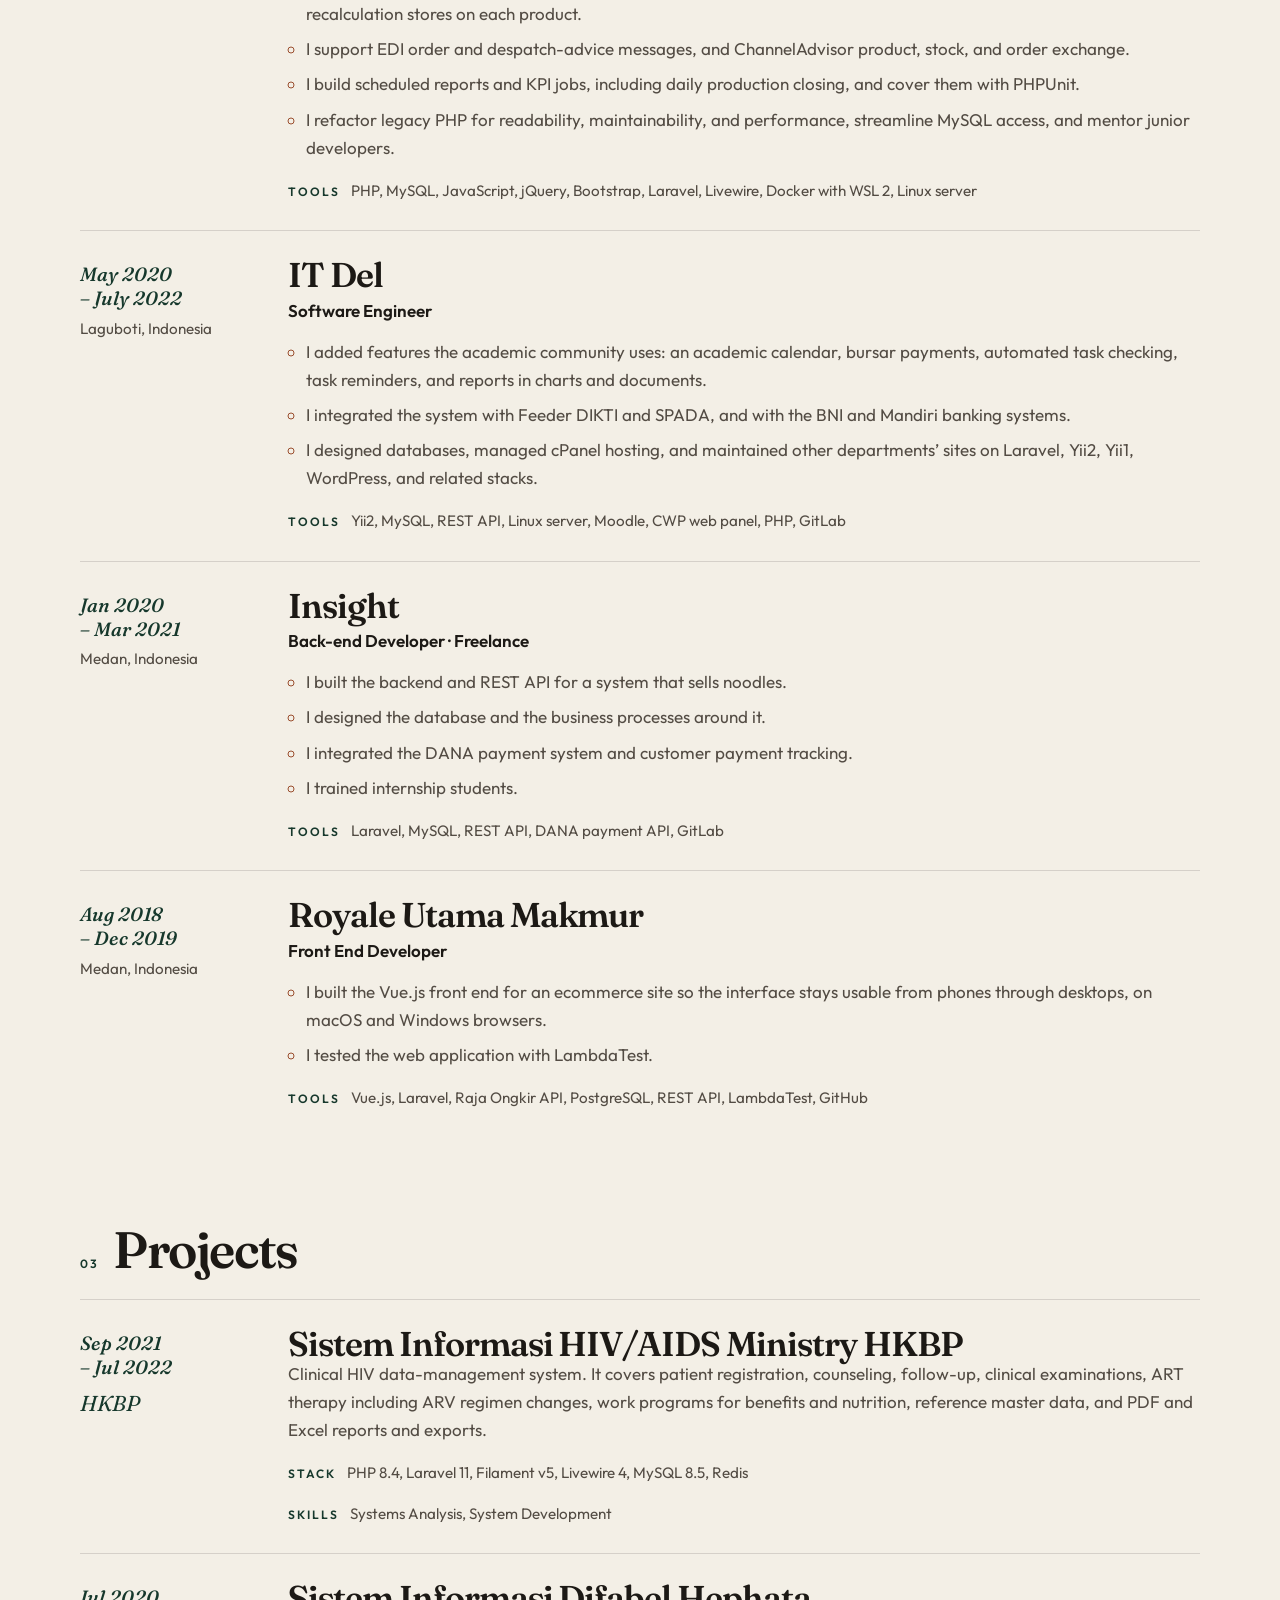
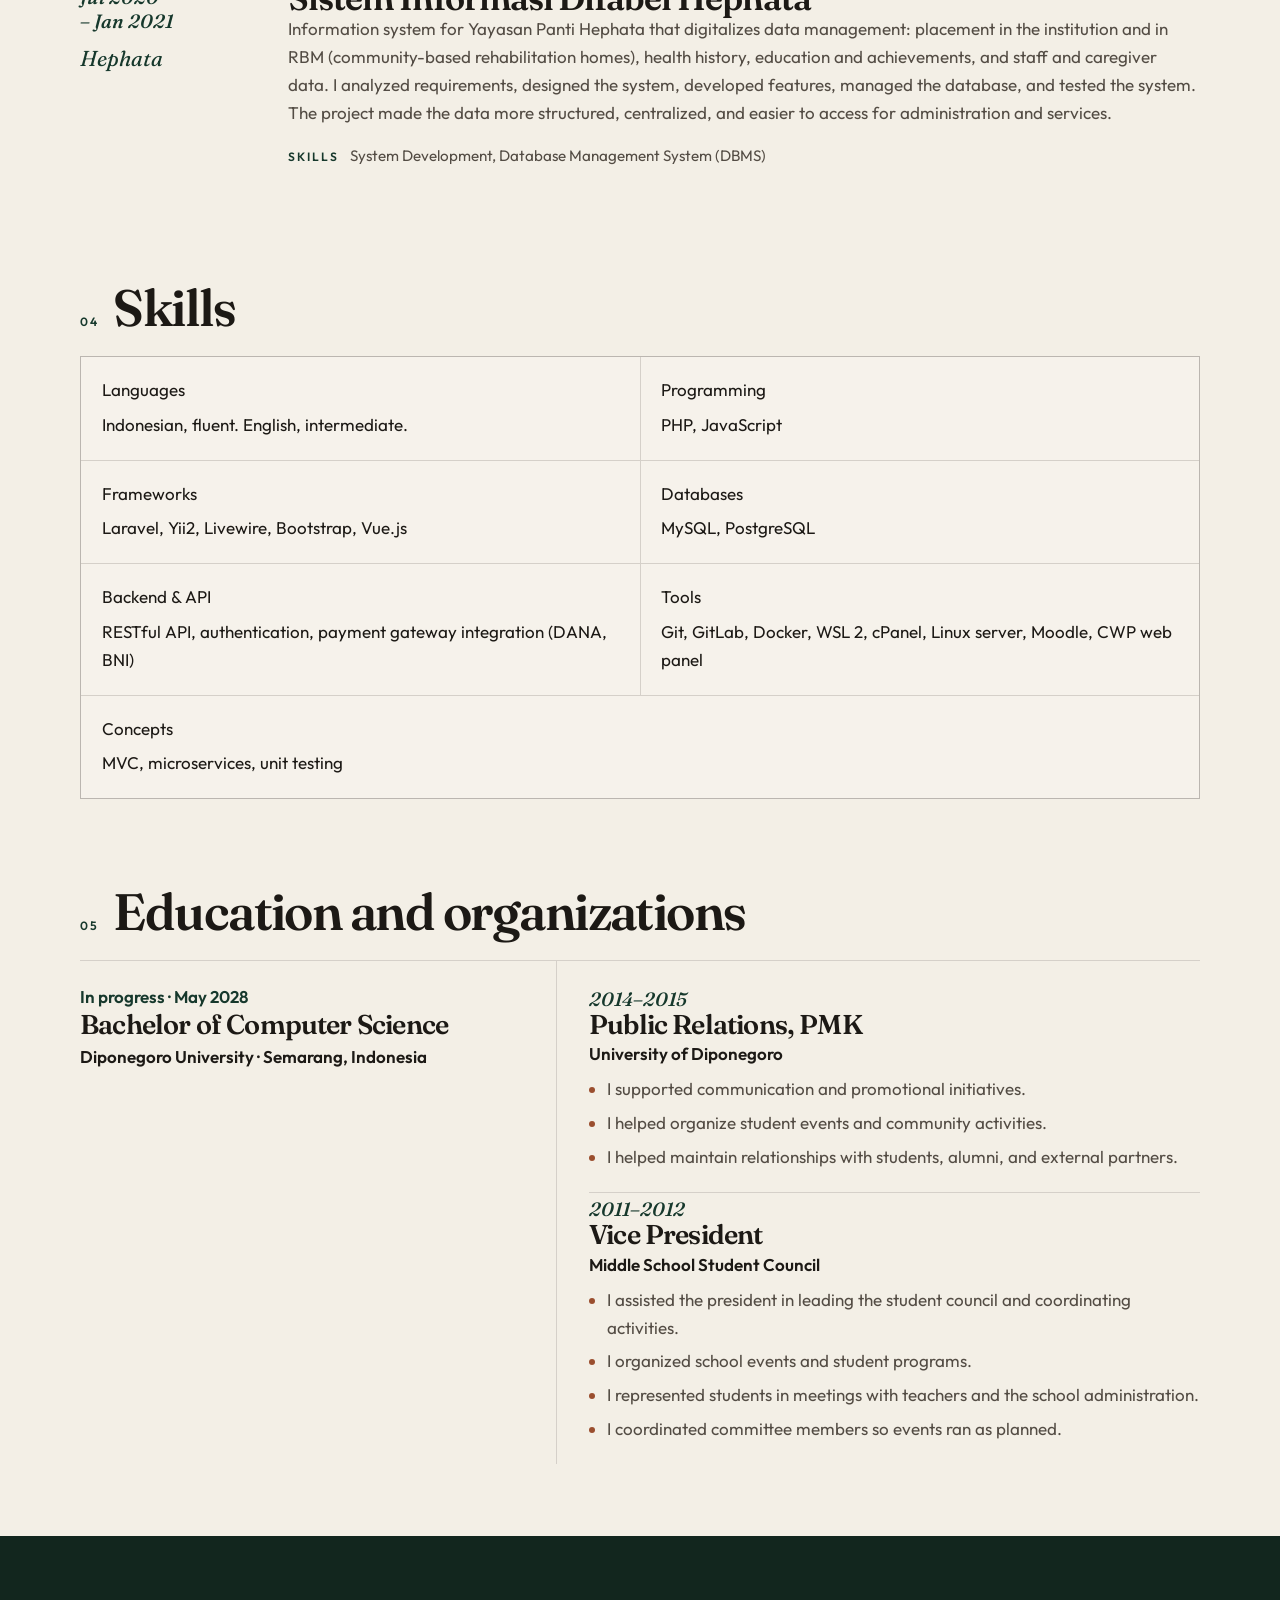
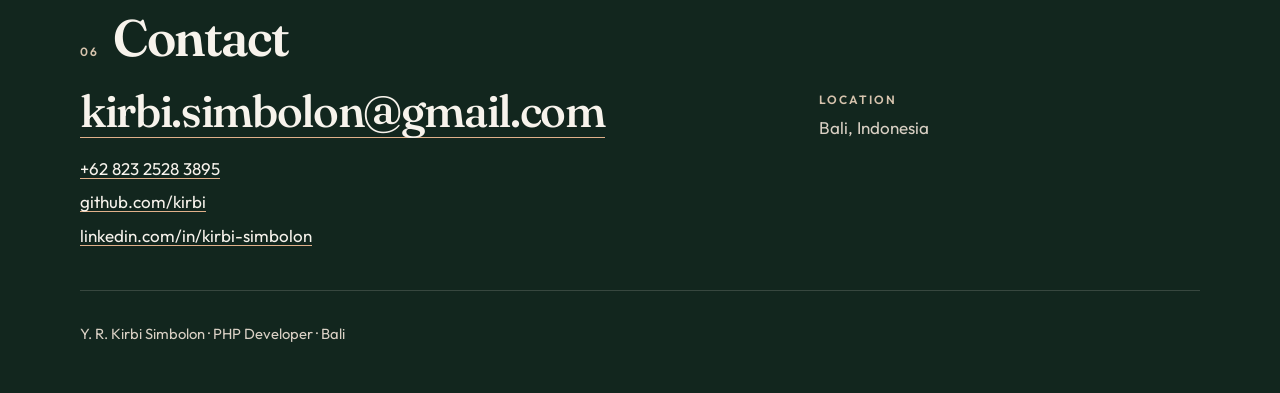
==== commit 7c5caeea: "Add switchable portfolio layouts and two projects. Both templates render from data/profile.js. The v" ====
--- a/index.html
+++ b/index.html
@@ -9,256 +9,38 @@
     <link rel="icon" href="img/favicon.png" type="image/png">
     <link rel="preconnect" href="https://fonts.googleapis.com">
     <link rel="preconnect" href="https://fonts.gstatic.com" crossorigin>
-    <link href="https://fonts.googleapis.com/css2?family=Fraunces:ital,opsz,wght@0,9..144,520;0,9..144,640;1,9..144,520&family=Outfit:wght@400;500;600&display=swap" rel="stylesheet">
-    <link rel="stylesheet" href="css/site.css">
+    <link href="https://fonts.googleapis.com/css2?family=Fraunces:ital,opsz,wght@0,9..144,520;0,9..144,640;1,9..144,520&family=Outfit:wght@400;500;600&family=Poppins:wght@300;400;500;600&display=swap" rel="stylesheet">
+    <link rel="stylesheet" href="css/switcher.css">
+    <link id="template-css" rel="stylesheet" href="css/site.css">
+    <script src="js/choose-template.js"></script>
+    <script src="data/config.js"></script>
+    <script>
+      (function () {
+        var cfg = window.PORTFOLIO || {};
+        var ids = Object.keys(cfg.stylesheets || {});
+        var query = new URLSearchParams(location.search).get("template");
+        var stored = null;
+        try { stored = localStorage.getItem("portfolio-template"); } catch (error) {}
+        var id = window.chooseTemplate(ids, query, stored, cfg.defaultTemplate);
+        document.documentElement.dataset.template = id || "modern";
+        var link = document.getElementById("template-css");
+        if (id && cfg.stylesheets && cfg.stylesheets[id]) link.href = cfg.stylesheets[id];
+      })();
+    </script>
   </head>
   <body>
     <a class="skip" href="#main">Skip to content</a>
-    <header class="site-header">
-      <div class="wrap">
-        <a class="brand" href="#top">
-          <span class="brand-mark" aria-hidden="true">KS</span>
-          <span class="brand-name">Kirbi Simbolon</span>
-        </a>
-        <button class="nav-toggle" type="button" aria-expanded="false" aria-controls="site-nav">Menu</button>
-        <nav class="site-nav" id="site-nav" aria-label="Primary">
-          <ul>
-            <li><a href="#about">About</a></li>
-            <li><a href="#experience">Experience</a></li>
-            <li><a href="#skills">Skills</a></li>
-            <li><a href="#education">Education</a></li>
-            <li><a href="#contact">Contact</a></li>
-          </ul>
-        </nav>
-      </div>
-    </header>
-
-    <main id="main">
-      <section class="hero wrap" id="top" aria-labelledby="intro-title">
-        <div>
-          <p class="eyebrow">Y. R. Kirbi Simbolon</p>
-          <h1 id="intro-title">PHP developer in Bali.</h1>
-          <p class="role-line">Laravel, Livewire, and the systems behind orders, stock, and payments.</p>
-          <p class="lede">I build and maintain business software in PHP. Recent work is a Laravel ERP for catalog, inventory, orders, and shipments. Earlier roles covered academic systems, a freelance sales API, and a Vue.js storefront.</p>
-          <ul class="hero-links">
-            <li><a href="mailto:kirbi.simbolon@gmail.com">kirbi.simbolon@gmail.com</a></li>
-            <li><a href="https://github.com/kirbi" target="_blank" rel="noopener noreferrer">GitHub</a></li>
-            <li><a href="https://linkedin.com/in/kirbi-simbolon" target="_blank" rel="noopener noreferrer">LinkedIn</a></li>
-          </ul>
-          <dl class="meta">
-            <div>
-              <dt>Based</dt>
-              <dd>Bali, Indonesia</dd>
-            </div>
-            <div>
-              <dt>Phone</dt>
-              <dd><a href="tel:+6282325283895">+62 823 2528 3895</a></dd>
-            </div>
-            <div>
-              <dt>Now</dt>
-              <dd>PT. Bonofactum</dd>
-            </div>
-          </dl>
-        </div>
-        <figure class="hero-photo">
-          <img src="img/personal.jpg" width="661" height="699" alt="Kirbi Simbolon, photographed outdoors">
-        </figure>
-      </section>
-
-      <section class="section wrap" id="about" aria-labelledby="about-title">
-        <div class="section-head">
-          <p class="index">01</p>
-          <h2 id="about-title">About</h2>
-        </div>
-        <div class="about">
-          <p>At PT. Bonofactum I work on Manobo, the company’s Laravel and Livewire ERP. I add product, stock, order, inventory, and shipment features, including warehouse screens and item classification. The same codebase publishes product and inventory events through a message-broker outbox, recalculates catalog cost, and runs scheduled KPI and reporting jobs. I refactor the older PHP and cover the behavior with PHPUnit.</p>
-          <p>Before Bali I was a software engineer at IT Del, where I connected academic systems to Feeder DIKTI, SPADA, BNI, and Mandiri. At Insight I designed the database and REST API for a noodle-sales system and integrated DANA. At Royale Utama Makmur I built a responsive Vue.js storefront. I also mentor junior developers. I am fluent in Indonesian and intermediate in English.</p>
-        </div>
-      </section>
-
-      <section class="section wrap" id="experience" aria-labelledby="experience-title">
-        <div class="section-head">
-          <p class="index">02</p>
-          <h2 id="experience-title">Experience</h2>
-        </div>
-        <ol class="timeline">
-          <li>
-            <article class="role">
-              <div>
-                <p class="when"><time datetime="2022-08">Aug 2022</time><span>– Present</span></p>
-                <p class="place">Bali, Indonesia</p>
-              </div>
-              <div>
-                <h3>PT. Bonofactum</h3>
-                <p class="role-title">PHP Developer</p>
-                <ul>
-                  <li>I add Laravel and Livewire features for products, stock, orders, inventory, and shipments, including warehouse screens, item classification, and purchase-order pick lists.</li>
-                  <li>I record product and inventory changes in a message-broker outbox and publish them with scheduled Pub/Sub jobs.</li>
-                  <li>I maintain COGS settings and history, article-level COGS on product analysis exports, and the catalog cost that recalculation stores on each product.</li>
-                  <li>I support EDI order and despatch-advice messages, and ChannelAdvisor product, stock, and order exchange.</li>
-                  <li>I build scheduled reports and KPI jobs, including daily production closing, and cover them with PHPUnit.</li>
-                  <li>I refactor legacy PHP for readability, maintainability, and performance, streamline MySQL access, and mentor junior developers.</li>
-                </ul>
-                <p class="tools"><span>Tools</span> PHP, MySQL, JavaScript, jQuery, Bootstrap, Laravel, Livewire, Docker with WSL 2, Linux server</p>
-              </div>
-            </article>
-          </li>
-          <li>
-            <article class="role">
-              <div>
-                <p class="when"><time datetime="2020-05">May 2020</time><span>– July 2022</span></p>
-                <p class="place">Laguboti, Indonesia</p>
-              </div>
-              <div>
-                <h3>IT Del</h3>
-                <p class="role-title">Software Engineer</p>
-                <ul>
-                  <li>I added features the academic community uses: an academic calendar, bursar payments, automated task checking, task reminders, and reports in charts and documents.</li>
-                  <li>I integrated the system with Feeder DIKTI and SPADA, and with the BNI and Mandiri banking systems.</li>
-                  <li>I designed databases, managed cPanel hosting, and maintained other departments’ sites on Laravel, Yii2, Yii1, WordPress, and related stacks.</li>
-                </ul>
-                <p class="tools"><span>Tools</span> Yii2, MySQL, REST API, Linux server, Moodle, CWP web panel, PHP, GitLab</p>
-              </div>
-            </article>
-          </li>
-          <li>
-            <article class="role">
-              <div>
-                <p class="when"><time datetime="2020-01">Jan 2020</time><span>– Mar 2021</span></p>
-                <p class="place">Medan, Indonesia</p>
-              </div>
-              <div>
-                <h3>Insight</h3>
-                <p class="role-title">Back-end Developer · Freelance</p>
-                <ul>
-                  <li>I built the backend and REST API for a system that sells noodles.</li>
-                  <li>I designed the database and the business processes around it.</li>
-                  <li>I integrated the DANA payment system and customer payment tracking.</li>
-                  <li>I trained internship students.</li>
-                </ul>
-                <p class="tools"><span>Tools</span> Laravel, MySQL, REST API, DANA payment API, GitLab</p>
-              </div>
-            </article>
-          </li>
-          <li>
-            <article class="role">
-              <div>
-                <p class="when"><time datetime="2018-08">Aug 2018</time><span>– Dec 2019</span></p>
-                <p class="place">Medan, Indonesia</p>
-              </div>
-              <div>
-                <h3>Royale Utama Makmur</h3>
-                <p class="role-title">Front End Developer</p>
-                <ul>
-                  <li>I built the Vue.js front end for an ecommerce site so the interface stays usable from phones through desktops, on macOS and Windows browsers.</li>
-                  <li>I tested the web application with LambdaTest.</li>
-                </ul>
-                <p class="tools"><span>Tools</span> Vue.js, Laravel, Raja Ongkir API, PostgreSQL, REST API, LambdaTest, GitHub</p>
-              </div>
-            </article>
-          </li>
-        </ol>
-      </section>
-
-      <section class="section wrap" id="skills" aria-labelledby="skills-title">
-        <div class="section-head">
-          <p class="index">03</p>
-          <h2 id="skills-title">Skills</h2>
-        </div>
-        <dl class="skill-grid">
-          <div>
-            <dt>Languages</dt>
-            <dd>Indonesian, fluent. English, intermediate.</dd>
-          </div>
-          <div>
-            <dt>Programming</dt>
-            <dd>PHP, JavaScript</dd>
-          </div>
-          <div>
-            <dt>Frameworks</dt>
-            <dd>Laravel, Yii2, Livewire, Bootstrap, Vue.js</dd>
-          </div>
-          <div>
-            <dt>Databases</dt>
-            <dd>MySQL, PostgreSQL</dd>
-          </div>
-          <div>
-            <dt>Backend &amp; API</dt>
-            <dd>RESTful API, authentication, payment gateway integration (DANA, BNI)</dd>
-          </div>
-          <div>
-            <dt>Tools</dt>
-            <dd>Git, GitLab, Docker, WSL 2, cPanel, Linux server, Moodle, CWP web panel</dd>
-          </div>
-          <div>
-            <dt>Concepts</dt>
-            <dd>MVC, microservices, unit testing</dd>
-          </div>
-        </dl>
-      </section>
-
-      <section class="section wrap" id="education" aria-labelledby="education-title">
-        <div class="section-head">
-          <p class="index">04</p>
-          <h2 id="education-title">Education and organizations</h2>
-        </div>
-        <div class="split">
-          <div class="panel">
-            <p class="status">In progress · May 2028</p>
-            <h3>Bachelor of Computer Science</h3>
-            <p class="role-title">Diponegoro University · Semarang, Indonesia</p>
-          </div>
-          <div class="panel" id="organizations">
-            <article>
-              <p class="when">2014–2015</p>
-              <h3>Public Relations, PMK</h3>
-              <p class="org-role">University of Diponegoro</p>
-              <ul>
-                <li>I supported communication and promotional initiatives.</li>
-                <li>I helped organize student events and community activities.</li>
-                <li>I helped maintain relationships with students, alumni, and external partners.</li>
-              </ul>
-            </article>
-            <article>
-              <p class="when">2011–2012</p>
-              <h3>Vice President</h3>
-              <p class="org-role">Middle School Student Council</p>
-              <ul>
-                <li>I assisted the president in leading the student council and coordinating activities.</li>
-                <li>I organized school events and student programs.</li>
-                <li>I represented students in meetings with teachers and the school administration.</li>
-                <li>I coordinated committee members so events ran as planned.</li>
-              </ul>
-            </article>
-          </div>
-        </div>
-      </section>
-      <section class="contact" id="contact" aria-labelledby="contact-title">
-      <div class="wrap">
-        <div class="section-head">
-          <p class="index">05</p>
-          <h2 id="contact-title">Contact</h2>
-        </div>
-        <div class="contact-grid">
-          <div>
-            <p class="contact-mail"><a href="mailto:kirbi.simbolon@gmail.com">kirbi.simbolon@gmail.com</a></p>
-            <ul class="contact-list">
-              <li><a href="tel:+6282325283895">+62 823 2528 3895</a></li>
-              <li><a href="https://linkedin.com/in/kirbi-simbolon" target="_blank" rel="noopener noreferrer">linkedin.com/in/kirbi-simbolon</a></li>
-              <li><a href="https://github.com/kirbi" target="_blank" rel="noopener noreferrer">github.com/kirbi</a></li>
-            </ul>
-          </div>
-          <div class="contact-aside">
-            <p class="index">Location</p>
-            <p>Bali, Indonesia</p>
-          </div>
-        </div>
-        <footer class="site-footer">
-          <p>Y. R. Kirbi Simbolon · PHP Developer · Bali</p>
-        </footer>
-      </div>
-    </section>
-    </main>
-    <script src="js/site.js"></script>
+    <div class="template-switch">
+      <label for="template-select">Template</label>
+      <select id="template-select"></select>
+    </div>
+    <div id="app"></div>
+    <noscript>
+      <p class="noscript">This page builds both layouts from <code>data/profile.js</code> and needs JavaScript to show them.</p>
+    </noscript>
+    <script src="data/profile.js"></script>
+    <script src="js/templates/modern.js"></script>
+    <script src="js/templates/vcard.js"></script>
+    <script src="js/app.js"></script>
   </body>
 </html>
--- a/css/switcher.css
+++ b/css/switcher.css
@@ -0,0 +1,100 @@
+.skip {
+  position: absolute;
+  left: 1rem;
+  top: 0.6rem;
+  z-index: 90;
+  transform: translateY(-140%);
+  background: #1c1915;
+  color: #f7f3ec;
+  padding: 0.45rem 0.75rem;
+  text-decoration: none;
+}
+
+.skip:focus {
+  transform: none;
+}
+
+.template-switch {
+  position: fixed;
+  z-index: 80;
+  right: 0.75rem;
+  bottom: 0.75rem;
+  display: flex;
+  align-items: center;
+  gap: 0.35rem;
+  padding: 0.28rem 0.45rem 0.28rem 0.7rem;
+  border-radius: 999px;
+  background: #1c1915;
+  color: #f7f3ec;
+  box-shadow: 0 10px 28px rgba(0, 0, 0, 0.22);
+  font-family: Outfit, Poppins, sans-serif;
+}
+
+.template-switch label {
+  font-size: 0.68rem;
+  font-weight: 600;
+  letter-spacing: 0.12em;
+  text-transform: uppercase;
+}
+
+.template-switch select {
+  appearance: none;
+  border: 0;
+  background: transparent;
+  color: #f7f3ec;
+  font: 600 0.82rem/1 Outfit, Poppins, sans-serif;
+  padding: 0.35rem 1.1rem 0.35rem 0.15rem;
+  cursor: pointer;
+  background-image: linear-gradient(45deg, transparent 50%, #f7f3ec 50%), linear-gradient(135deg, #f7f3ec 50%, transparent 50%);
+  background-position: calc(100% - 8px) 55%, calc(100% - 4px) 55%;
+  background-size: 4px 4px, 4px 4px;
+  background-repeat: no-repeat;
+}
+
+html[data-template="vcard"] body {
+  background: hsl(0, 0%, 7%);
+}
+
+@media (max-width: 1023px) {
+  html[data-template="vcard"] .template-switch {
+    bottom: 4.6rem;
+  }
+}
+
+@media (max-width: 700px) {
+  .template-switch label {
+    position: absolute;
+    width: 1px;
+    height: 1px;
+    padding: 0;
+    margin: -1px;
+    overflow: hidden;
+    clip: rect(0, 0, 0, 0);
+    white-space: nowrap;
+    border: 0;
+  }
+
+  .template-switch {
+    padding: 0.12rem 0.35rem 0.12rem 0.65rem;
+  }
+}
+
+html[data-template="modern"] :focus-visible {
+  outline: 2px solid #16382c;
+  outline-offset: 3px;
+}
+
+html[data-template="vcard"] :focus-visible {
+  outline: 2px solid hsl(45, 100%, 72%);
+  outline-offset: 3px;
+}
+
+.noscript {
+  max-width: 40rem;
+  margin: 2rem auto;
+  font-family: Outfit, sans-serif;
+}
+
+@media (prefers-reduced-motion: reduce) {
+  html { scroll-behavior: auto; }
+}
--- a/css/site.css
+++ b/css/site.css
@@ -135,7 +135,9 @@
 
 .site-nav ul {
   display: flex;
-  gap: 1.25rem;
+  flex-wrap: wrap;
+  justify-content: flex-end;
+  gap: 0.35rem 0.95rem;
   margin: 0;
   padding: 0;
   list-style: none;
@@ -351,6 +353,26 @@
 .tools span {
   display: inline-block;
   margin-right: 0.55rem;
+}
+
+.project-mark {
+  margin: 0.85rem 0 0;
+  font-family: var(--serif);
+  font-style: italic;
+  font-size: 1.35rem;
+  line-height: 1.1;
+  color: var(--pine);
+}
+
+.project-summary {
+  margin: 0;
+  color: var(--muted);
+}
+
+.project-shot {
+  width: 8.5rem;
+  margin-top: 0.85rem;
+  border-radius: 0.7rem;
 }
 
 .skill-grid {
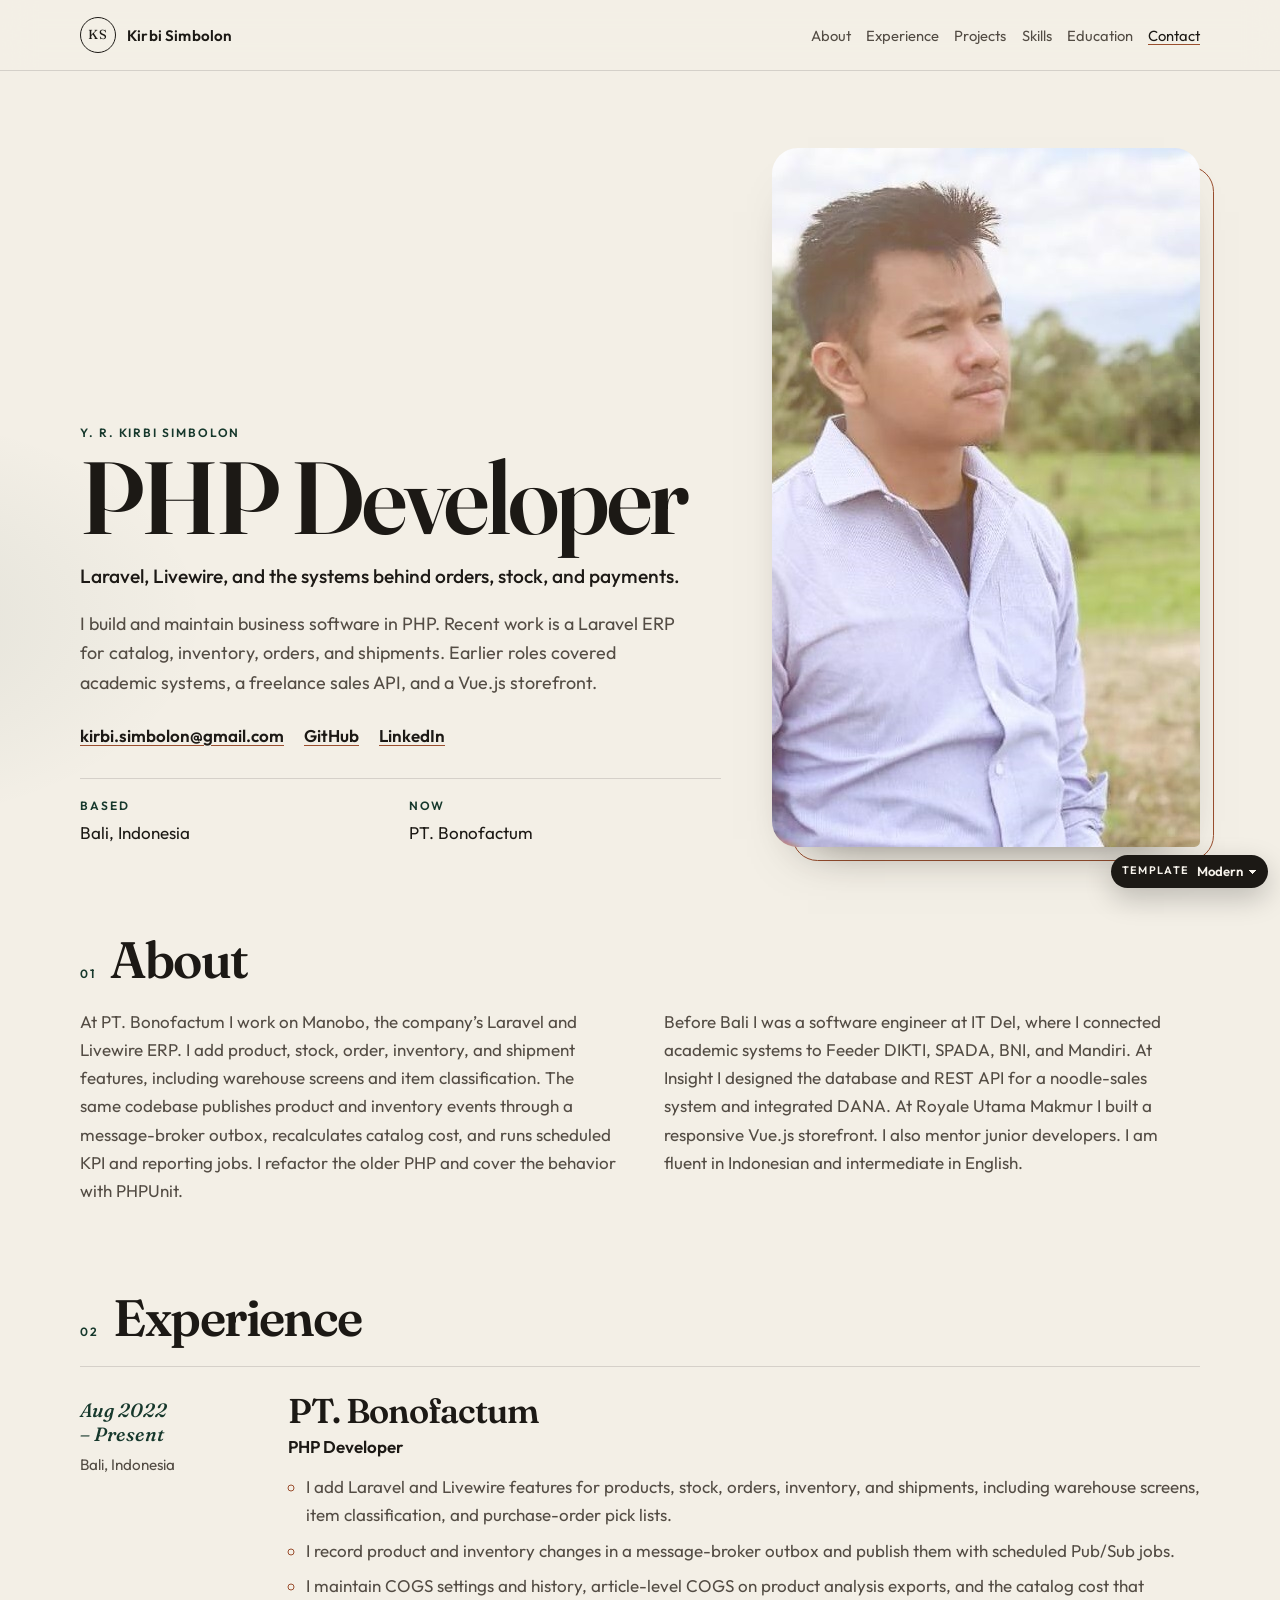
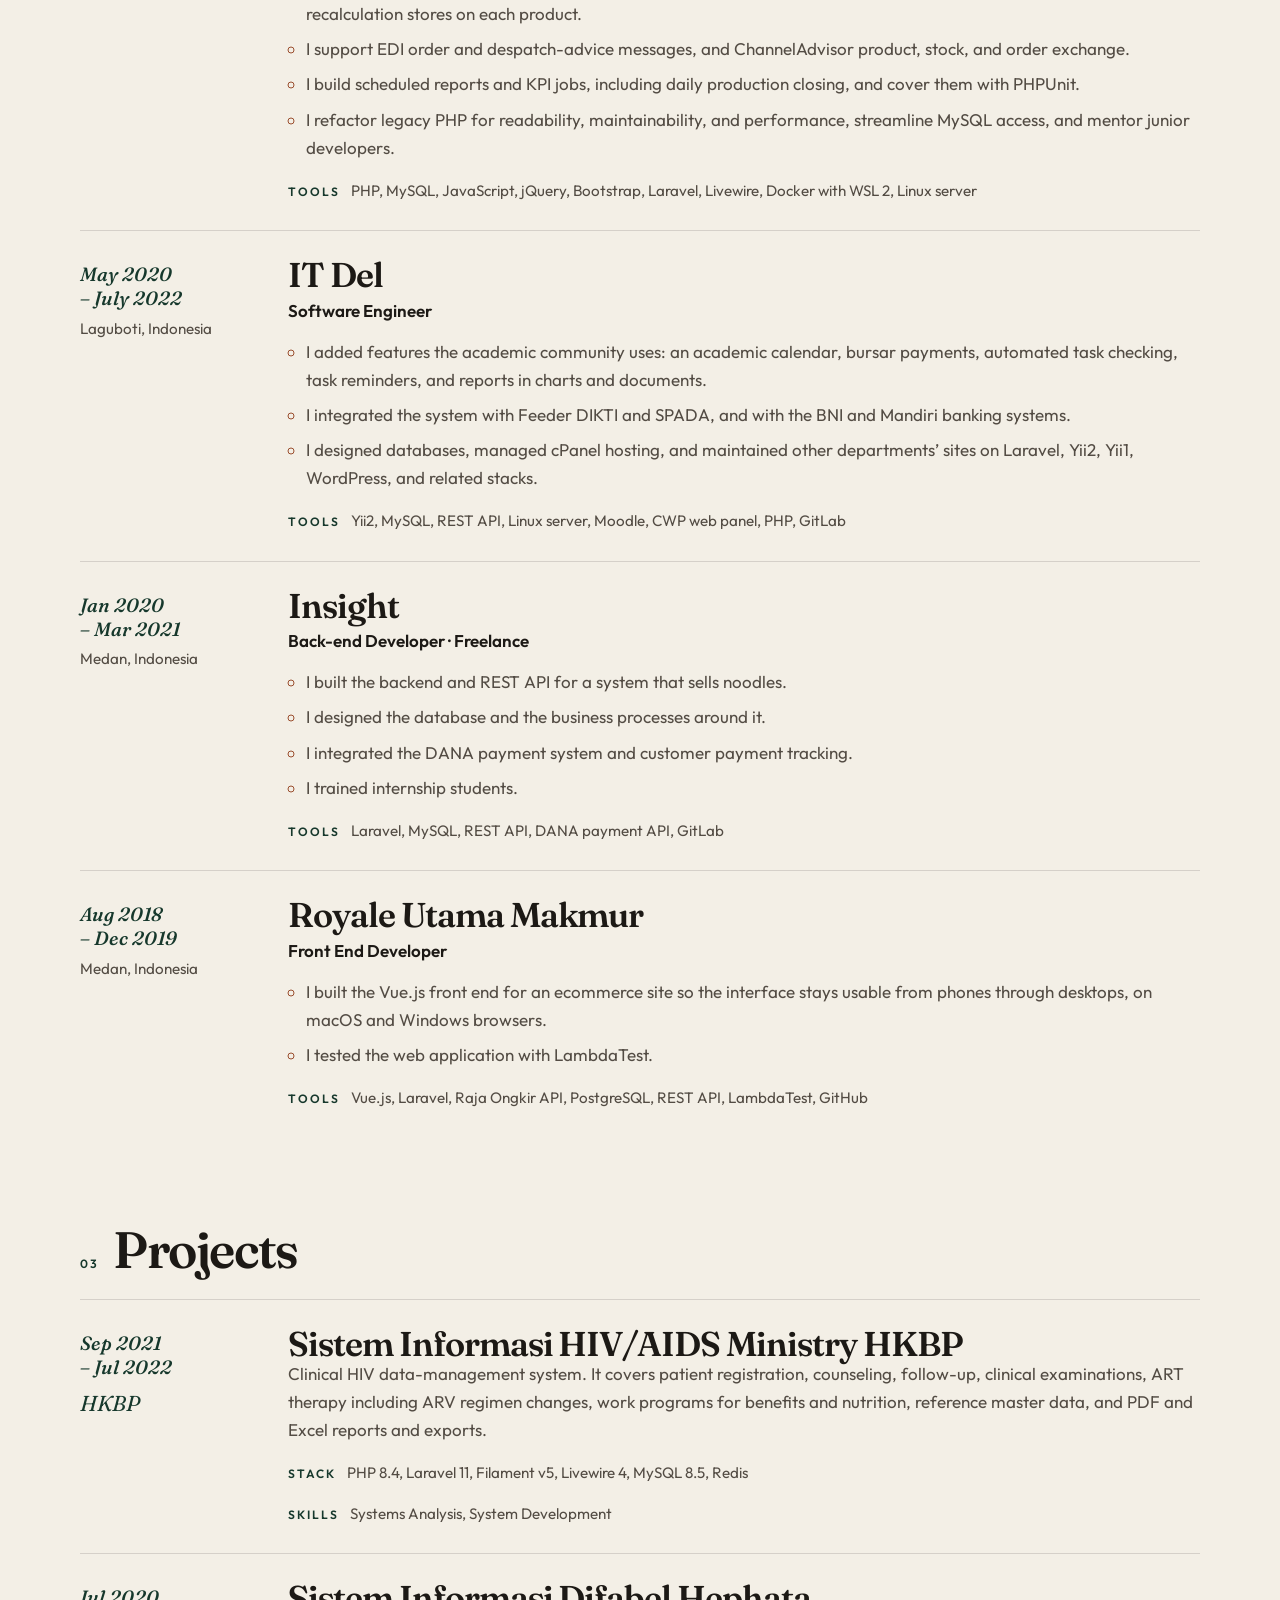
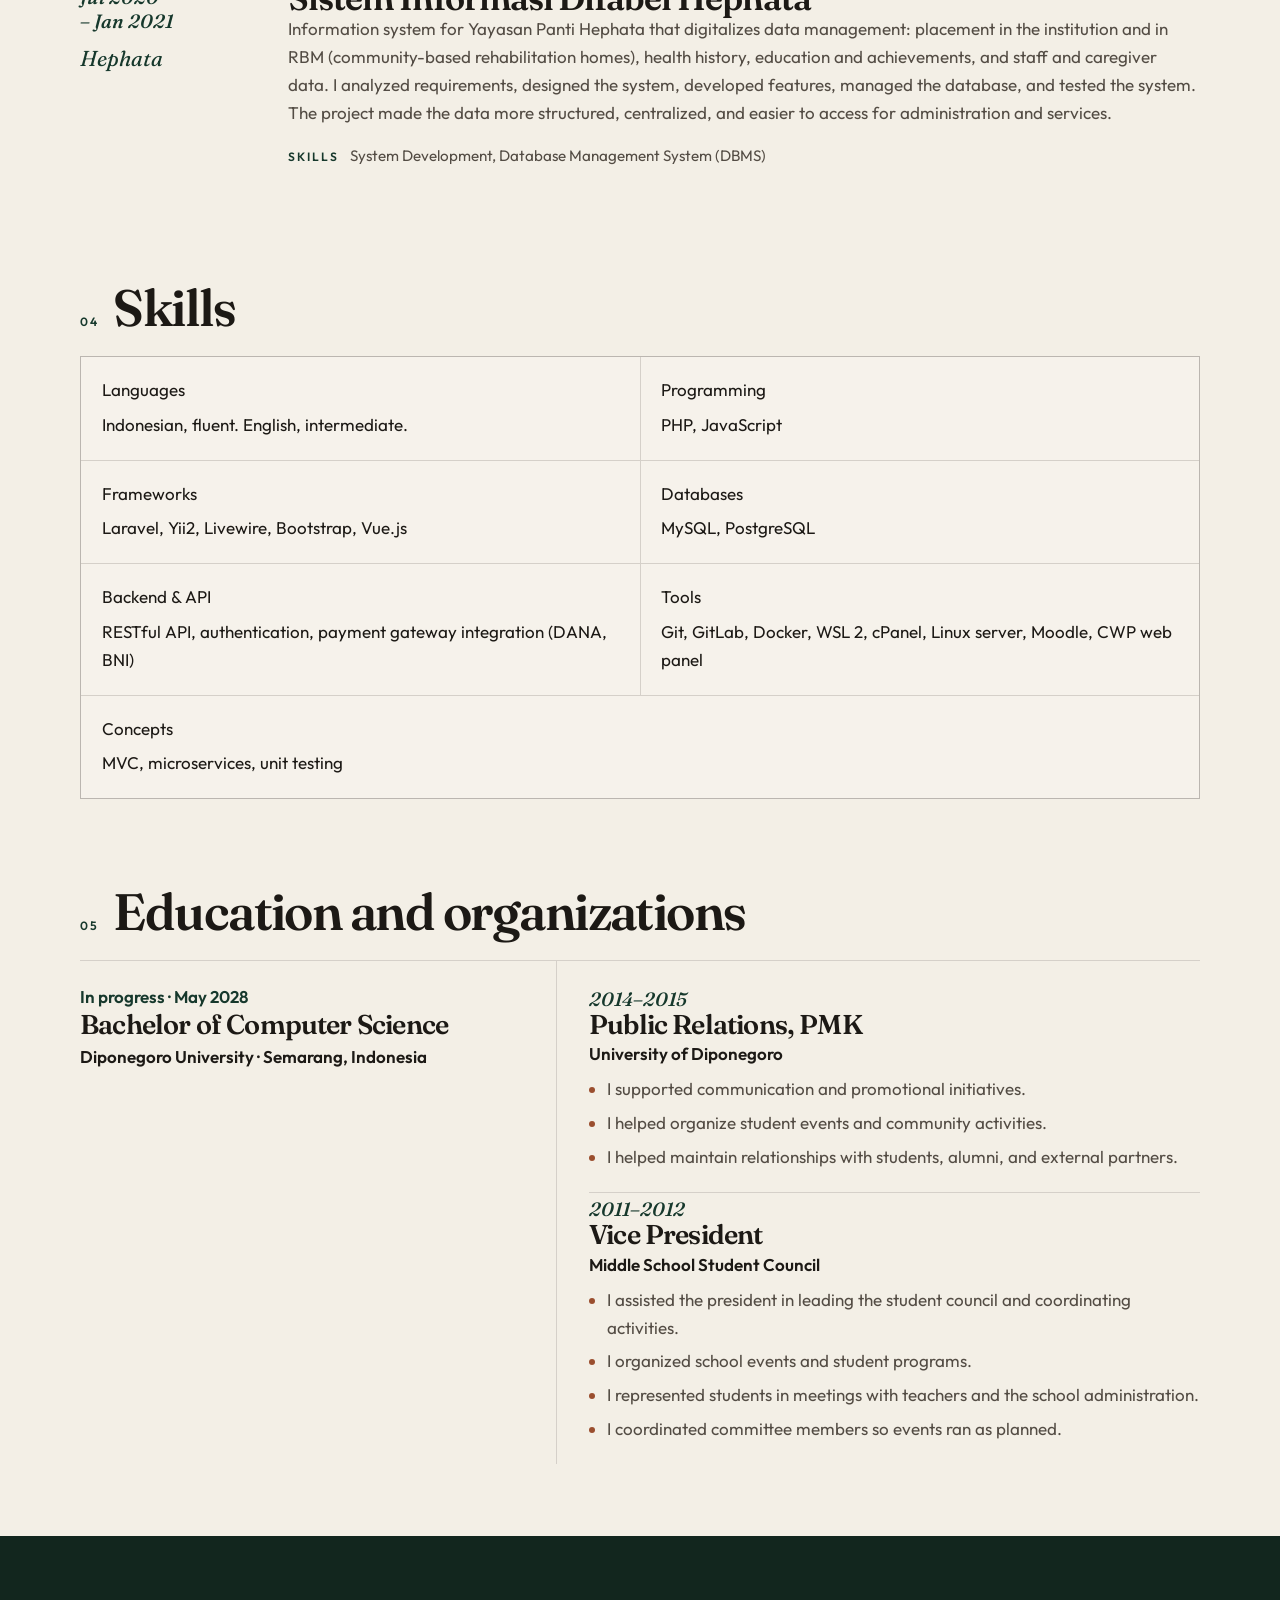
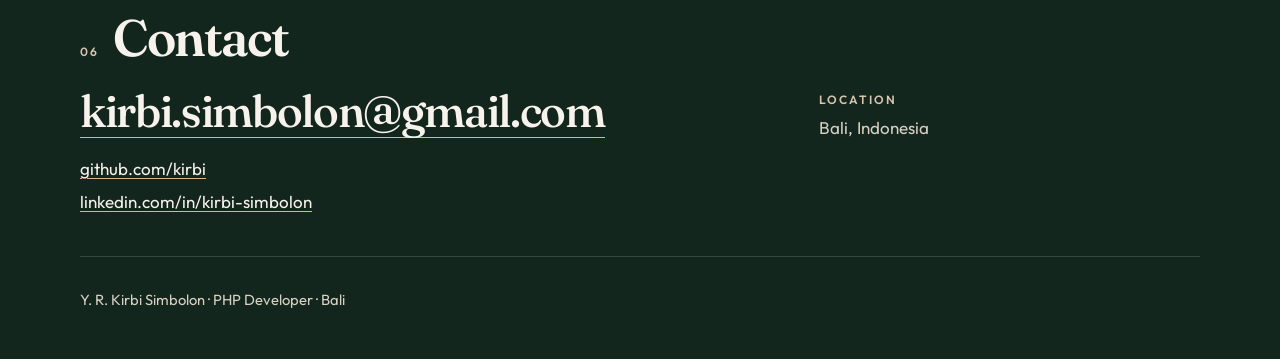
==== commit a9824cbc: "Use PHP Developer as the headline and drop the phone number. Email stays the contact method, with Gi" ====
--- a/index.html
+++ b/index.html
@@ -4,7 +4,7 @@
     <meta charset="utf-8">
     <meta name="viewport" content="width=device-width, initial-scale=1">
     <title>Y. R. Kirbi Simbolon · PHP Developer</title>
-    <meta name="description" content="Portfolio of Y. R. Kirbi Simbolon, a PHP developer in Bali. Laravel, Livewire, Yii2, and Vue.js work across product, inventory, orders, and payments.">
+    <meta name="description" content="Portfolio of Y. R. Kirbi Simbolon, a PHP Developer. Laravel, Livewire, Yii2, and Vue.js work across product, inventory, orders, and payments.">
     <meta name="theme-color" content="#f3efe6">
     <link rel="icon" href="img/favicon.png" type="image/png">
     <link rel="preconnect" href="https://fonts.googleapis.com">
--- a/css/site.css
+++ b/css/site.css
@@ -224,7 +224,7 @@
 
 .meta {
   display: grid;
-  grid-template-columns: repeat(3, minmax(0, 1fr));
+  grid-template-columns: repeat(2, minmax(0, 1fr));
   gap: 1rem;
   margin: 0;
   padding-top: 1.1rem;
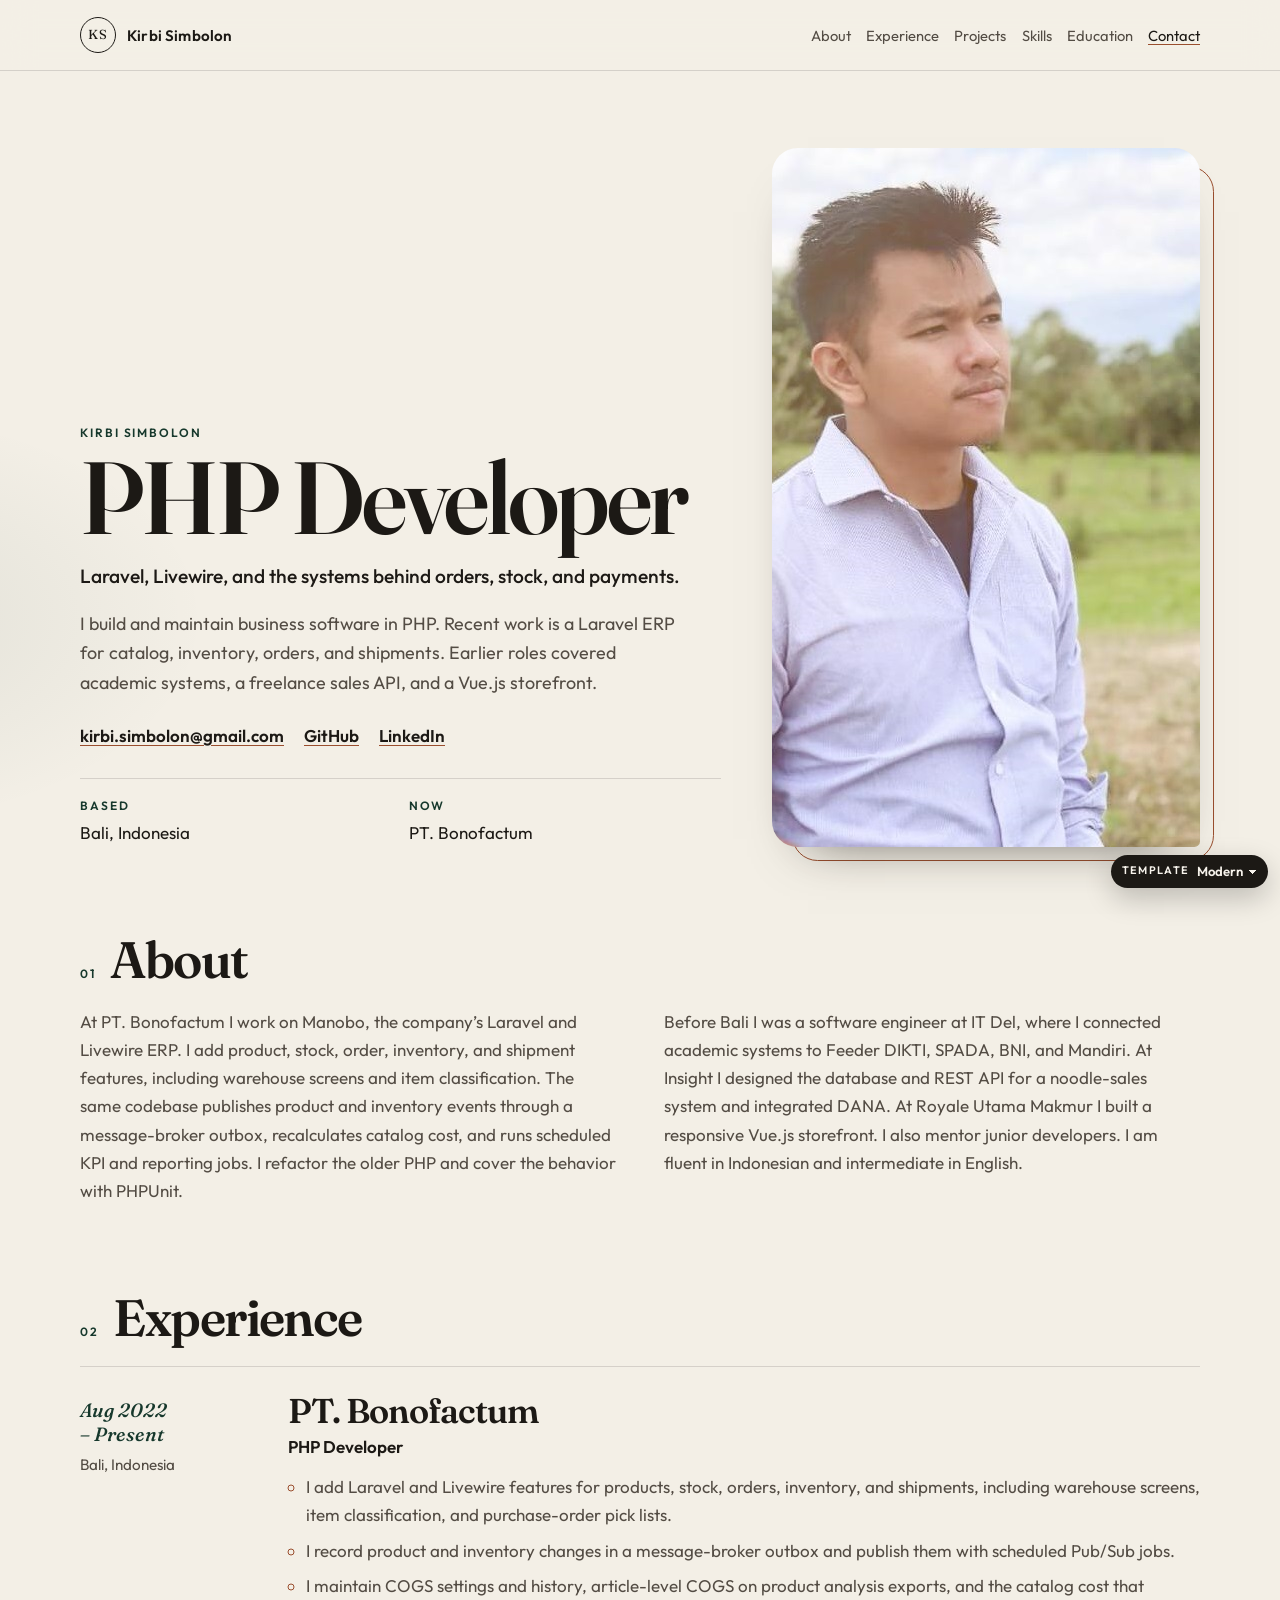
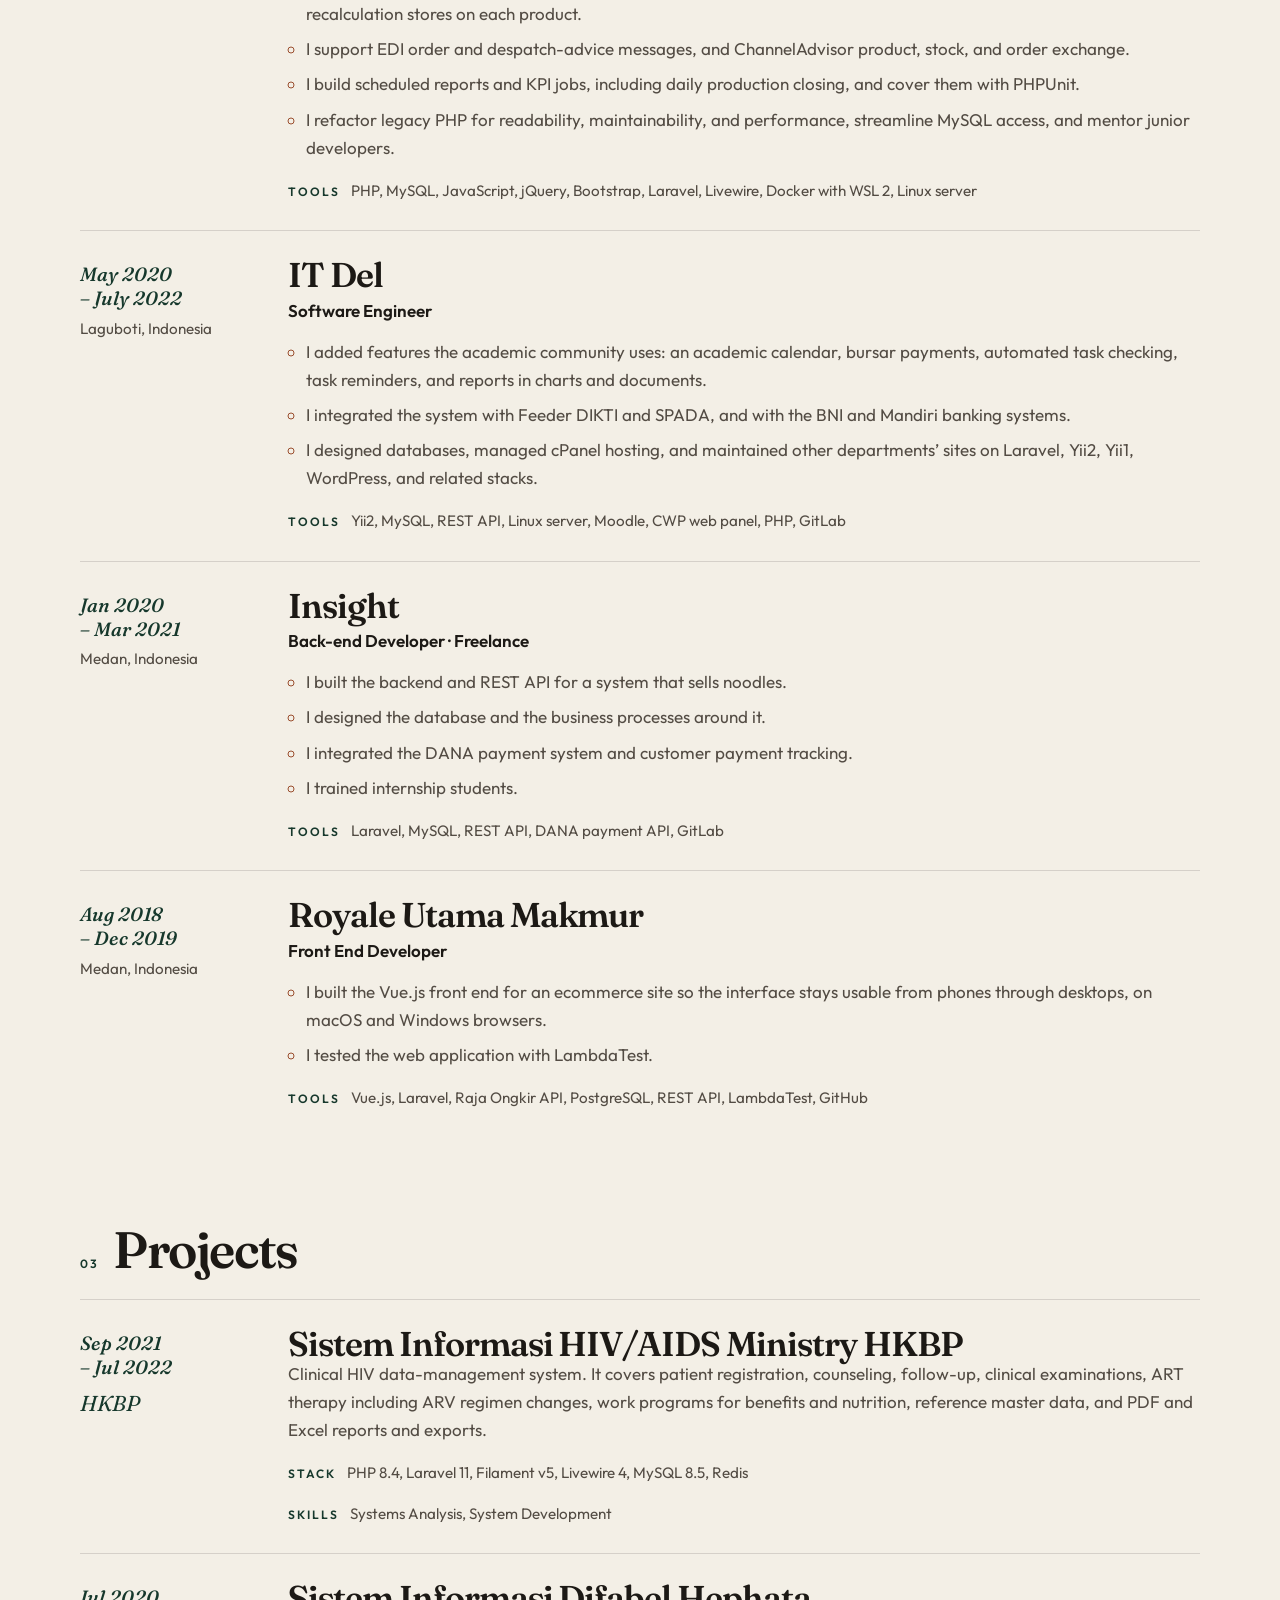
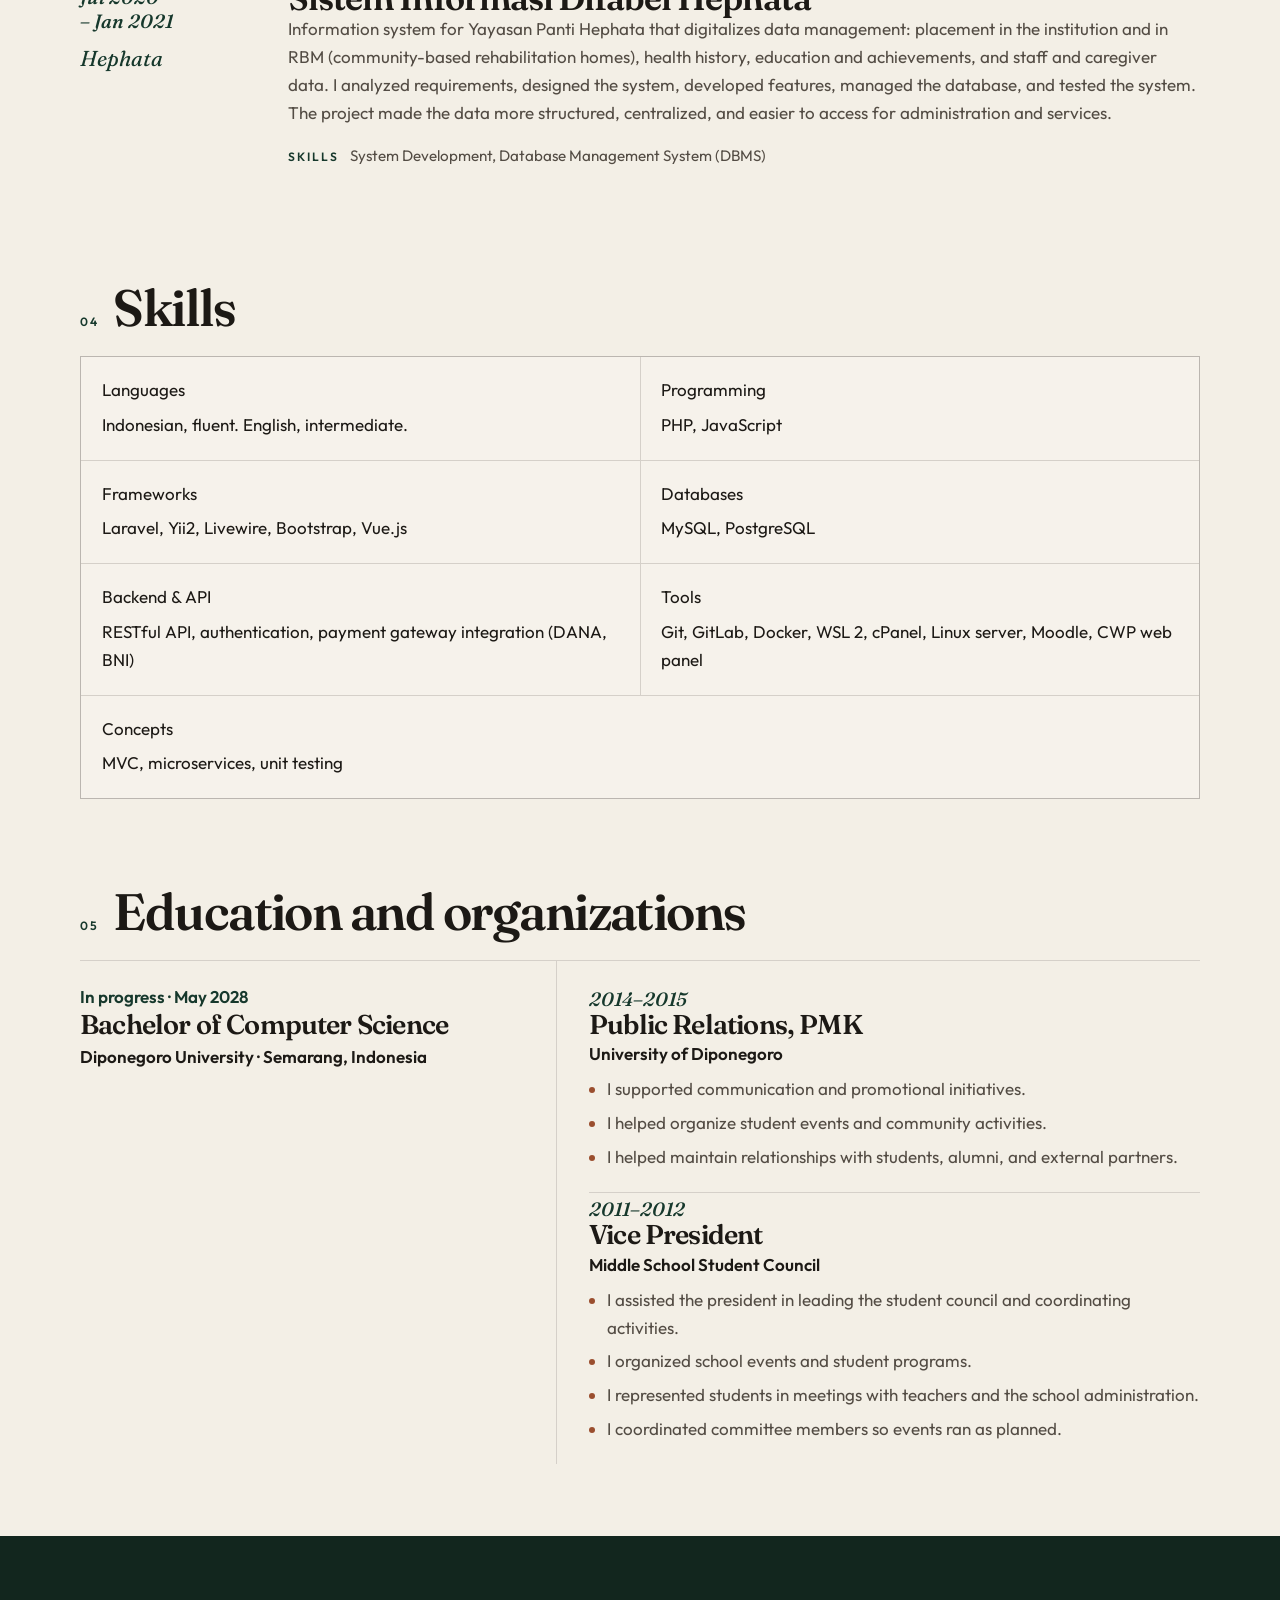
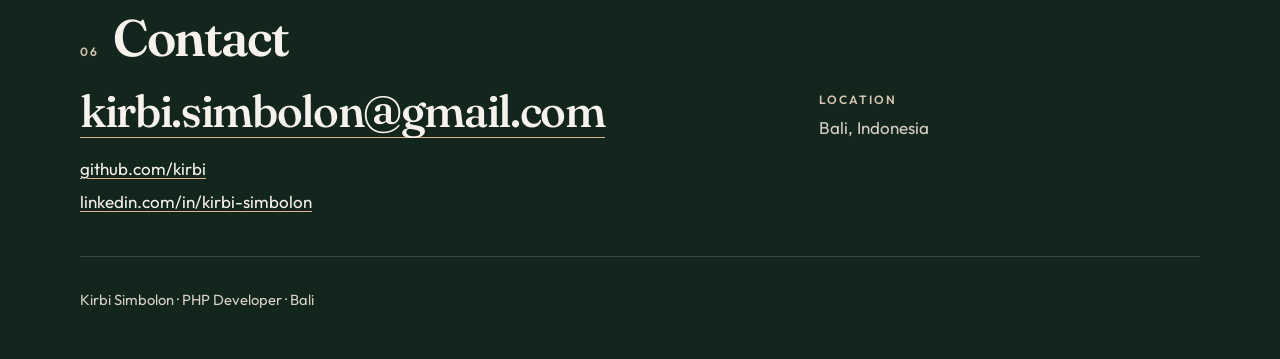
==== commit f862f14e: "Show the name as Kirbi Simbolon throughout the site. The page title, description, header, footer, an" ====
--- a/index.html
+++ b/index.html
@@ -3,8 +3,8 @@
   <head>
     <meta charset="utf-8">
     <meta name="viewport" content="width=device-width, initial-scale=1">
-    <title>Y. R. Kirbi Simbolon · PHP Developer</title>
-    <meta name="description" content="Portfolio of Y. R. Kirbi Simbolon, a PHP Developer. Laravel, Livewire, Yii2, and Vue.js work across product, inventory, orders, and payments.">
+    <title>Kirbi Simbolon · PHP Developer</title>
+    <meta name="description" content="Portfolio of Kirbi Simbolon, a PHP Developer. Laravel, Livewire, Yii2, and Vue.js work across product, inventory, orders, and payments.">
     <meta name="theme-color" content="#f3efe6">
     <link rel="icon" href="img/favicon.png" type="image/png">
     <link rel="preconnect" href="https://fonts.googleapis.com">
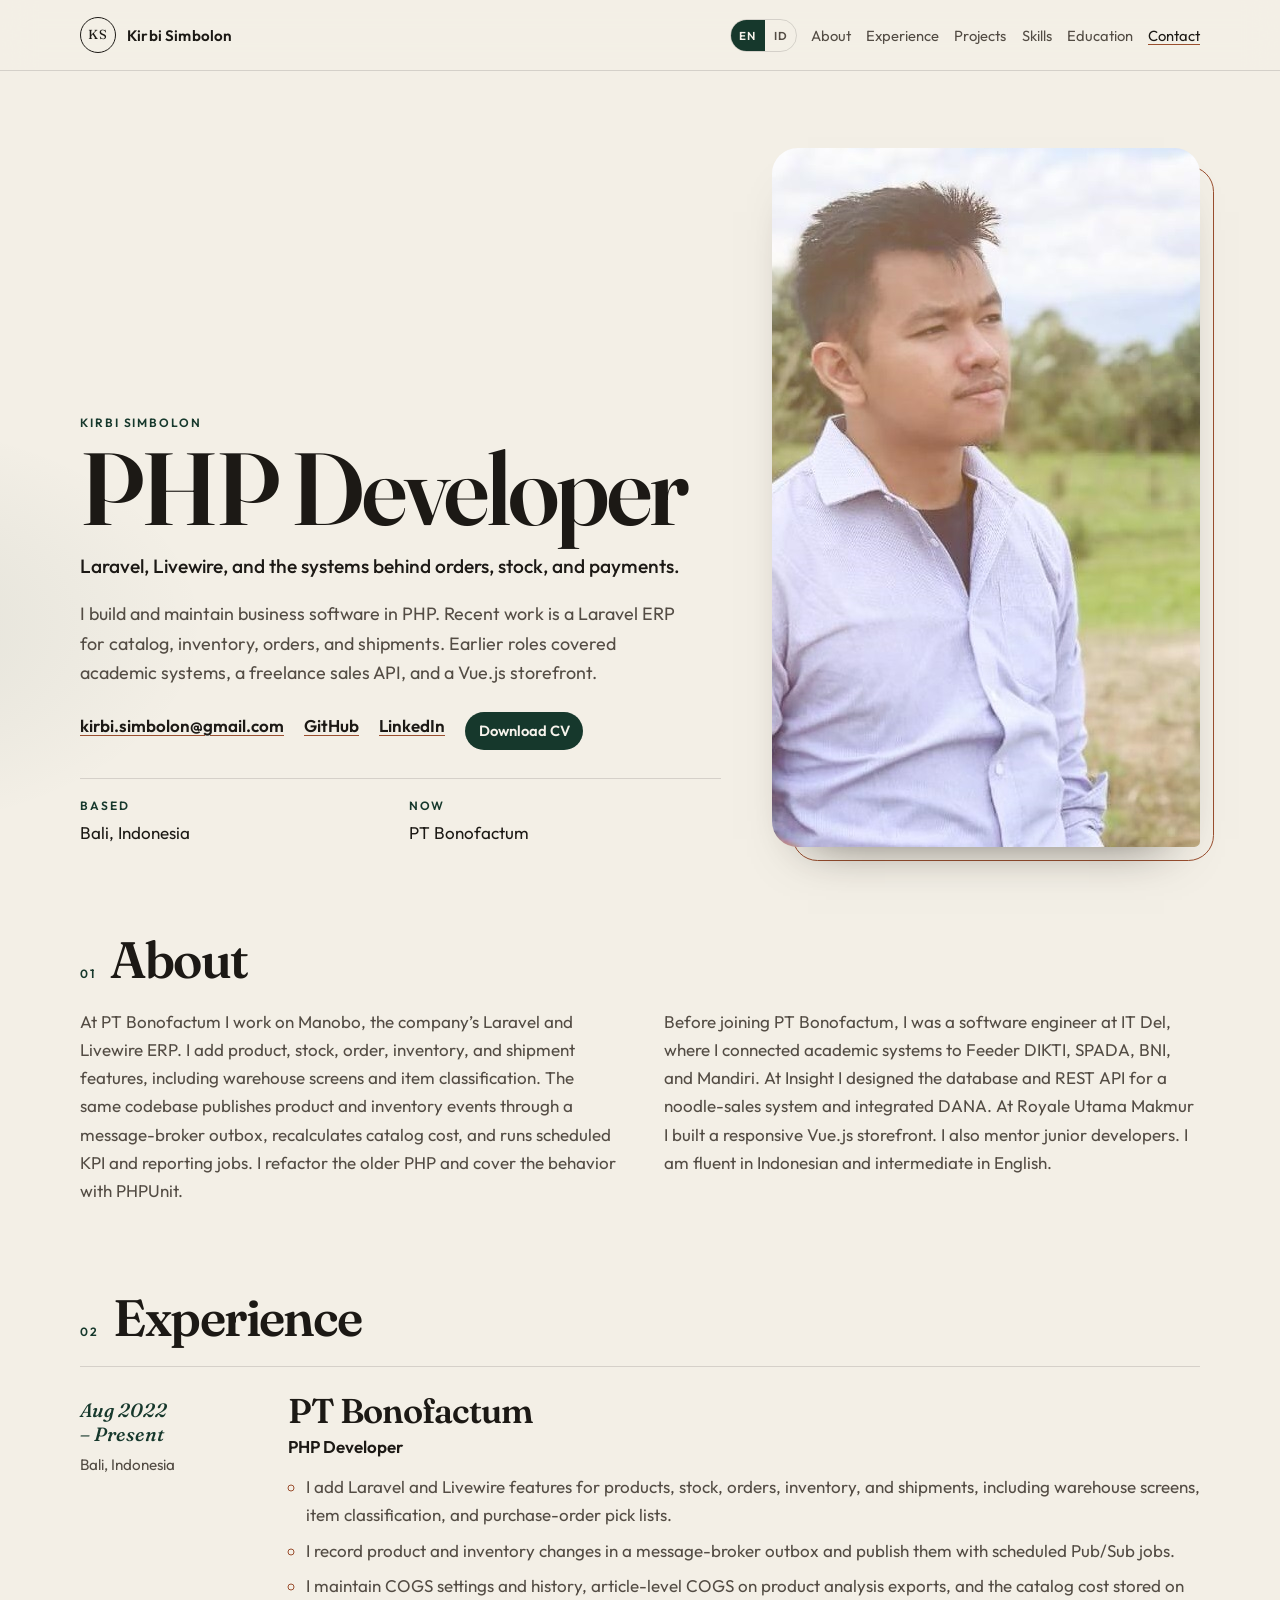
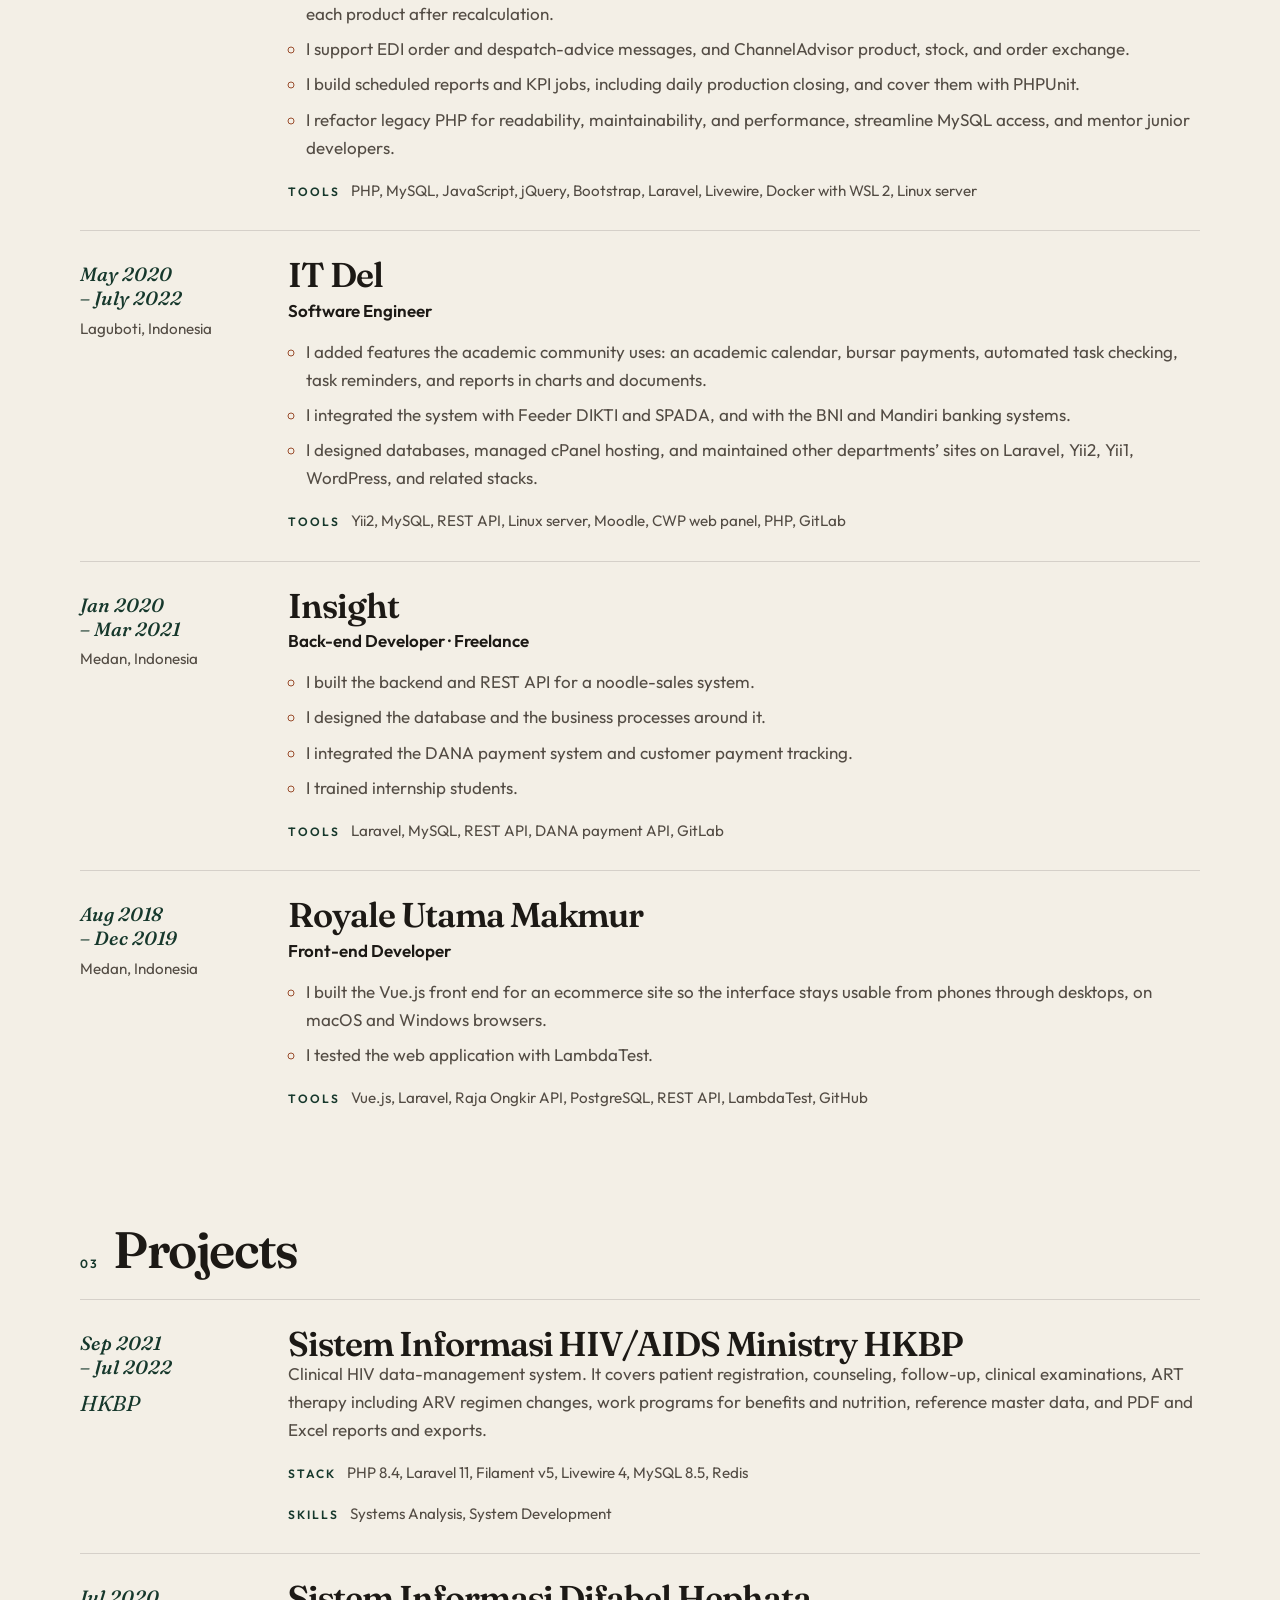
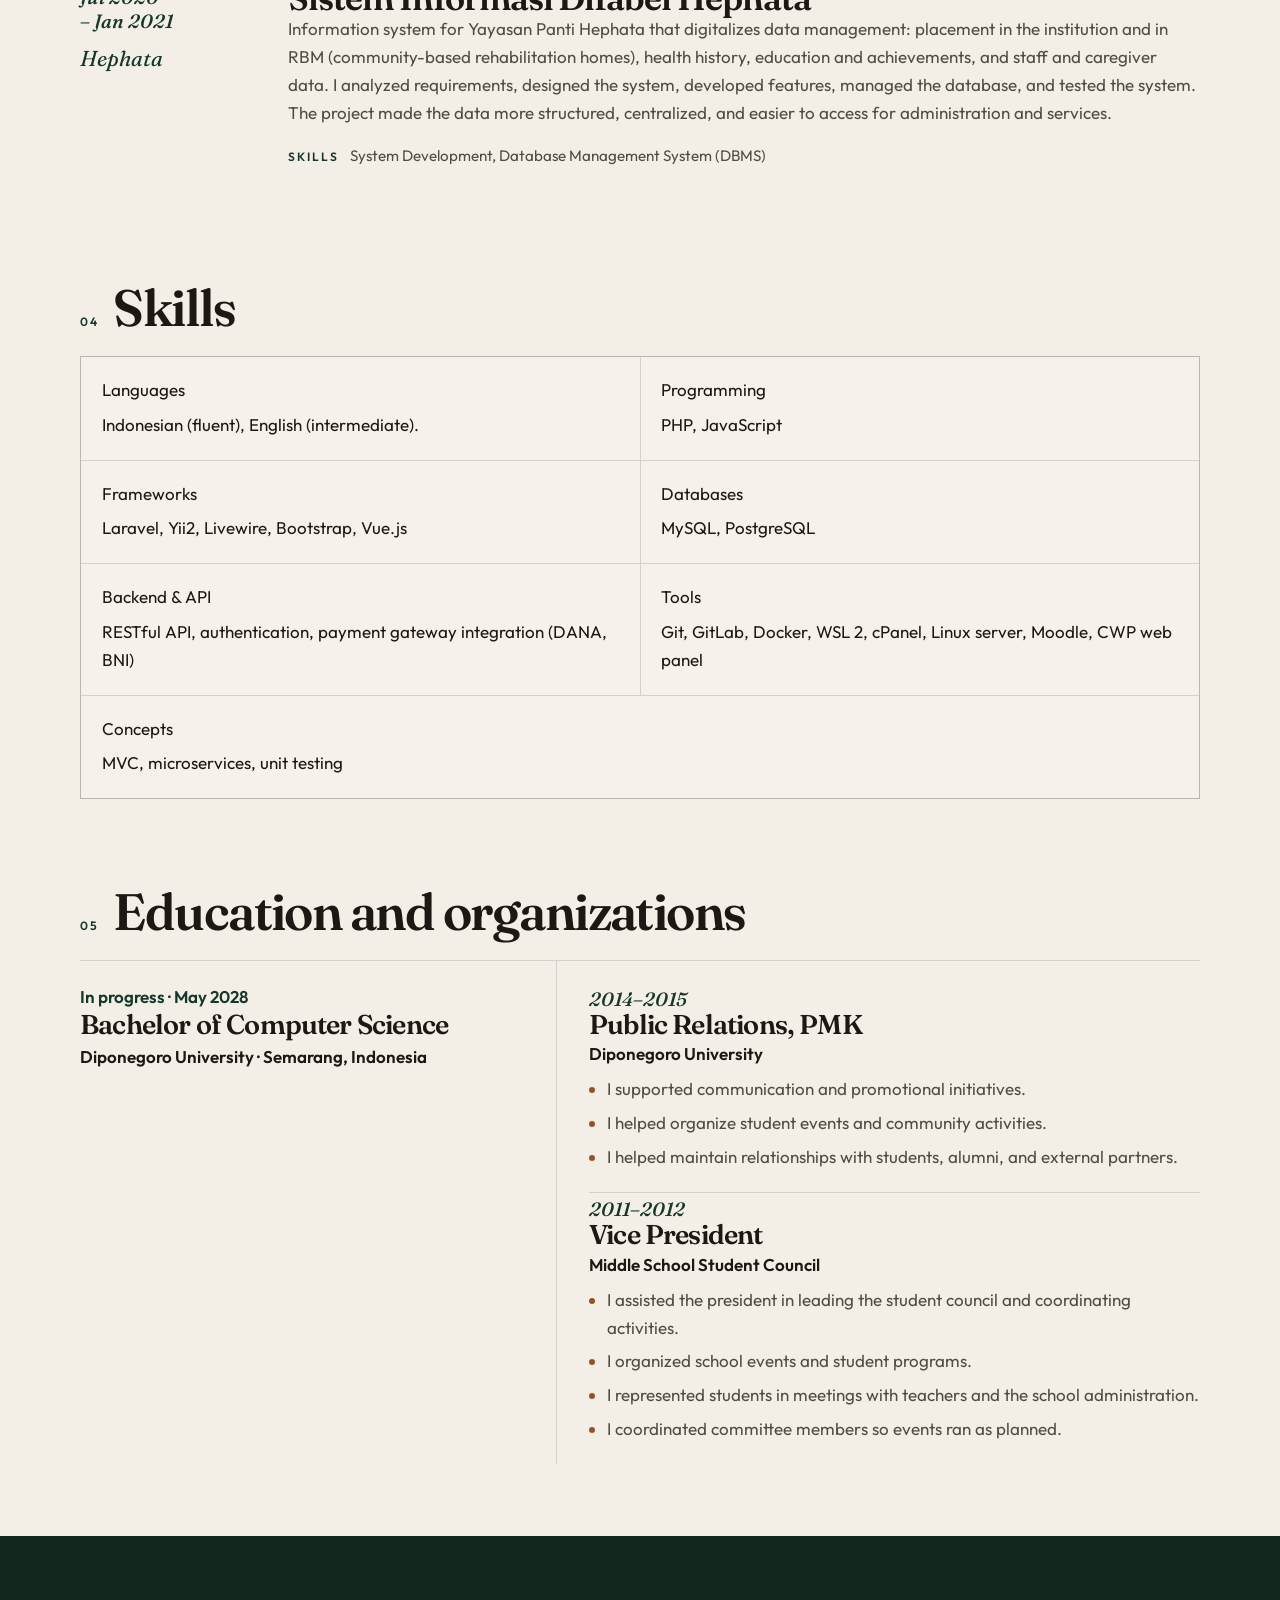
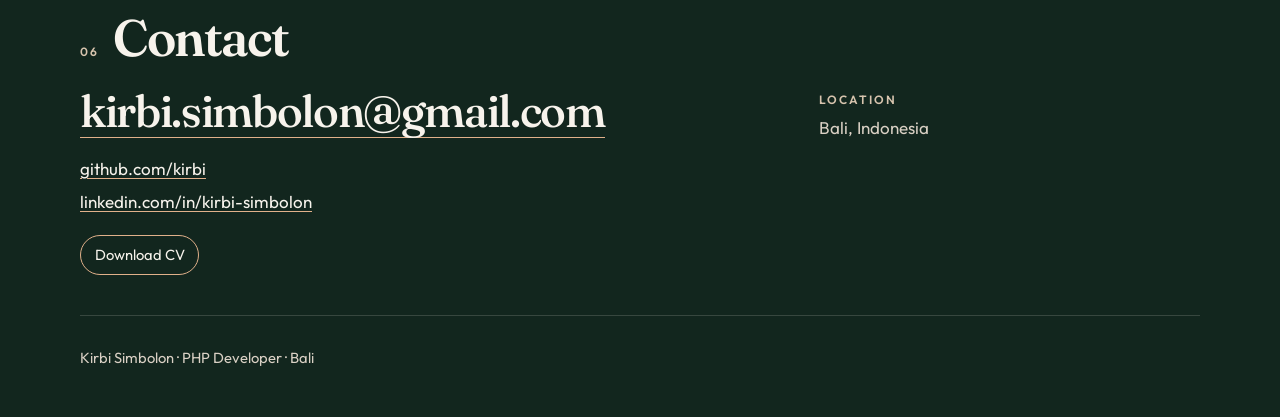
==== commit cf3a3309: "Add a CV download, language toggle, and social preview. English and Indonesian copy live in data/pro" ====
--- a/index.html
+++ b/index.html
@@ -5,8 +5,24 @@
     <meta name="viewport" content="width=device-width, initial-scale=1">
     <title>Kirbi Simbolon · PHP Developer</title>
     <meta name="description" content="Portfolio of Kirbi Simbolon, a PHP Developer. Laravel, Livewire, Yii2, and Vue.js work across product, inventory, orders, and payments.">
+    <link rel="canonical" href="https://kirbi.github.io/">
+    <meta property="og:title" content="Kirbi Simbolon · PHP Developer">
+    <meta property="og:description" content="Portfolio of Kirbi Simbolon, a PHP Developer. Laravel, Livewire, Yii2, and Vue.js work across product, inventory, orders, and payments.">
+    <meta property="og:type" content="website">
+    <meta property="og:url" content="https://kirbi.github.io/">
+    <meta property="og:image" content="https://kirbi.github.io/assets/og.png">
+    <meta property="og:image:width" content="1200">
+    <meta property="og:image:height" content="630">
+    <meta property="og:locale" content="en_US">
+    <meta property="og:locale:alternate" content="id_ID">
+    <meta name="twitter:card" content="summary_large_image">
+    <meta name="twitter:title" content="Kirbi Simbolon · PHP Developer">
+    <meta name="twitter:description" content="Portfolio of Kirbi Simbolon, a PHP Developer. Laravel, Livewire, Yii2, and Vue.js work across product, inventory, orders, and payments.">
+    <meta name="twitter:image" content="https://kirbi.github.io/assets/og.png">
     <meta name="theme-color" content="#f3efe6">
-    <link rel="icon" href="img/favicon.png" type="image/png">
+    <link rel="icon" href="assets/favicon.svg" type="image/svg+xml">
+    <link rel="icon" href="assets/favicon-32.png" type="image/png" sizes="32x32">
+    <link rel="apple-touch-icon" href="assets/apple-touch-icon.png">
     <link rel="preconnect" href="https://fonts.googleapis.com">
     <link rel="preconnect" href="https://fonts.gstatic.com" crossorigin>
     <link href="https://fonts.googleapis.com/css2?family=Fraunces:ital,opsz,wght@0,9..144,520;0,9..144,640;1,9..144,520&family=Outfit:wght@400;500;600&family=Poppins:wght@300;400;500;600&display=swap" rel="stylesheet">
@@ -23,6 +39,10 @@
         try { stored = localStorage.getItem("portfolio-template"); } catch (error) {}
         var id = window.chooseTemplate(ids, query, stored, cfg.defaultTemplate);
         document.documentElement.dataset.template = id || "modern";
+        if (window.switcherVisible(ids, query, stored)) document.documentElement.setAttribute("data-switcher", "");
+        var langStored = null;
+        try { langStored = localStorage.getItem("portfolio-lang"); } catch (error) {}
+        document.documentElement.lang = window.chooseTemplate(["en", "id"], new URLSearchParams(location.search).get("lang"), langStored, "en");
         var link = document.getElementById("template-css");
         if (id && cfg.stylesheets && cfg.stylesheets[id]) link.href = cfg.stylesheets[id];
       })();
--- a/css/switcher.css
+++ b/css/switcher.css
@@ -19,7 +19,7 @@
   z-index: 80;
   right: 0.75rem;
   bottom: 0.75rem;
-  display: flex;
+  display: none;
   align-items: center;
   gap: 0.35rem;
   padding: 0.28rem 0.45rem 0.28rem 0.7rem;
@@ -49,6 +49,10 @@
   background-position: calc(100% - 8px) 55%, calc(100% - 4px) 55%;
   background-size: 4px 4px, 4px 4px;
   background-repeat: no-repeat;
+}
+
+html[data-switcher] .template-switch {
+  display: flex;
 }
 
 html[data-template="vcard"] body {
--- a/css/site.css
+++ b/css/site.css
@@ -94,6 +94,57 @@
   min-height: var(--header);
 }
 
+.header-end {
+  display: flex;
+  align-items: center;
+  gap: 0.85rem;
+}
+
+.lang-toggle {
+  display: flex;
+  border: 1px solid var(--line);
+  border-radius: 999px;
+  overflow: hidden;
+}
+
+.lang-toggle button {
+  border: 0;
+  background: transparent;
+  color: var(--muted);
+  font: inherit;
+  font-size: 0.72rem;
+  font-weight: 600;
+  letter-spacing: 0.08em;
+  padding: 0.38rem 0.55rem;
+  cursor: pointer;
+}
+
+.lang-toggle button[aria-pressed="true"] {
+  background: var(--pine);
+  color: var(--cream);
+}
+
+.cv-link {
+  display: inline-flex;
+  align-items: center;
+  padding: 0.42rem 0.85rem;
+  border-radius: 999px;
+  background: var(--pine);
+  color: var(--cream);
+  text-decoration: none;
+  font-size: 0.92rem;
+}
+
+.contact .cv-link {
+  background: transparent;
+  border: 1px solid #e0b08a;
+  color: var(--cream);
+}
+
+.contact-cv {
+  margin: 1.15rem 0 0;
+}
+
 .brand {
   display: flex;
   align-items: center;
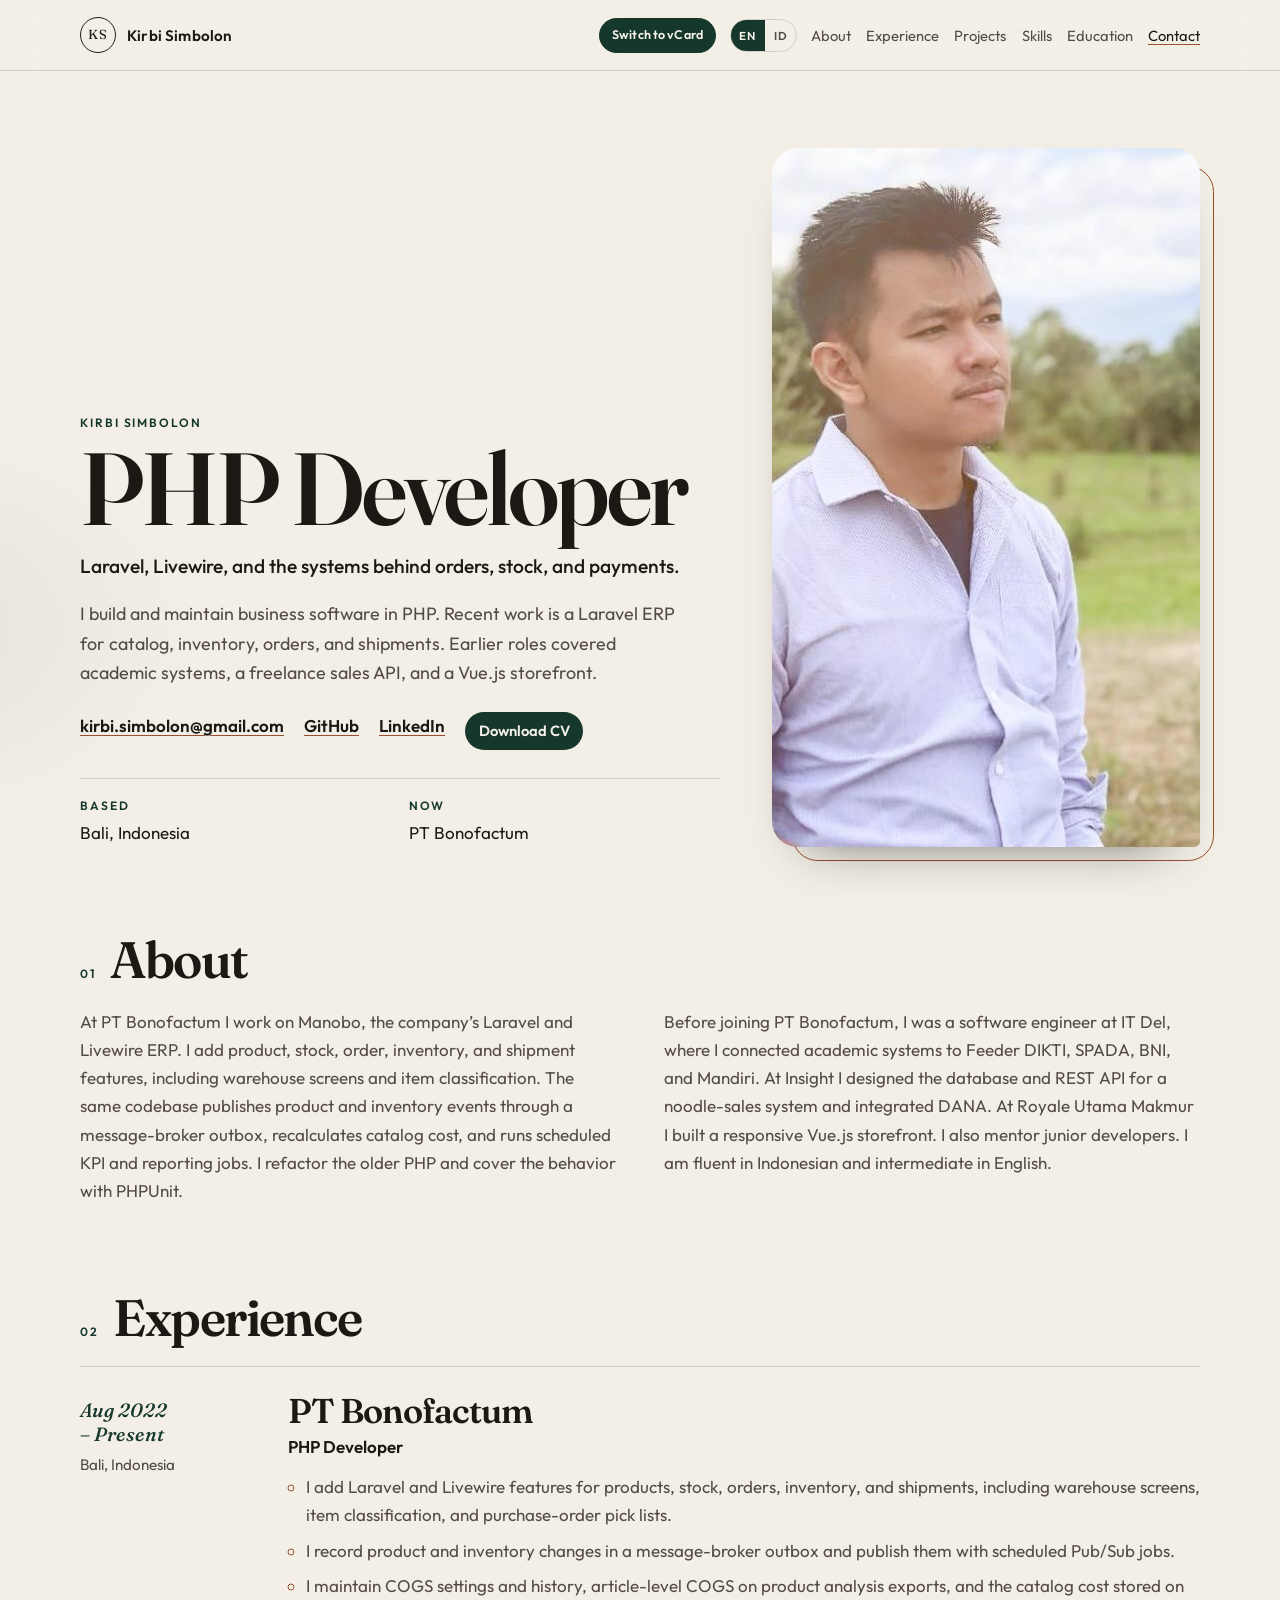
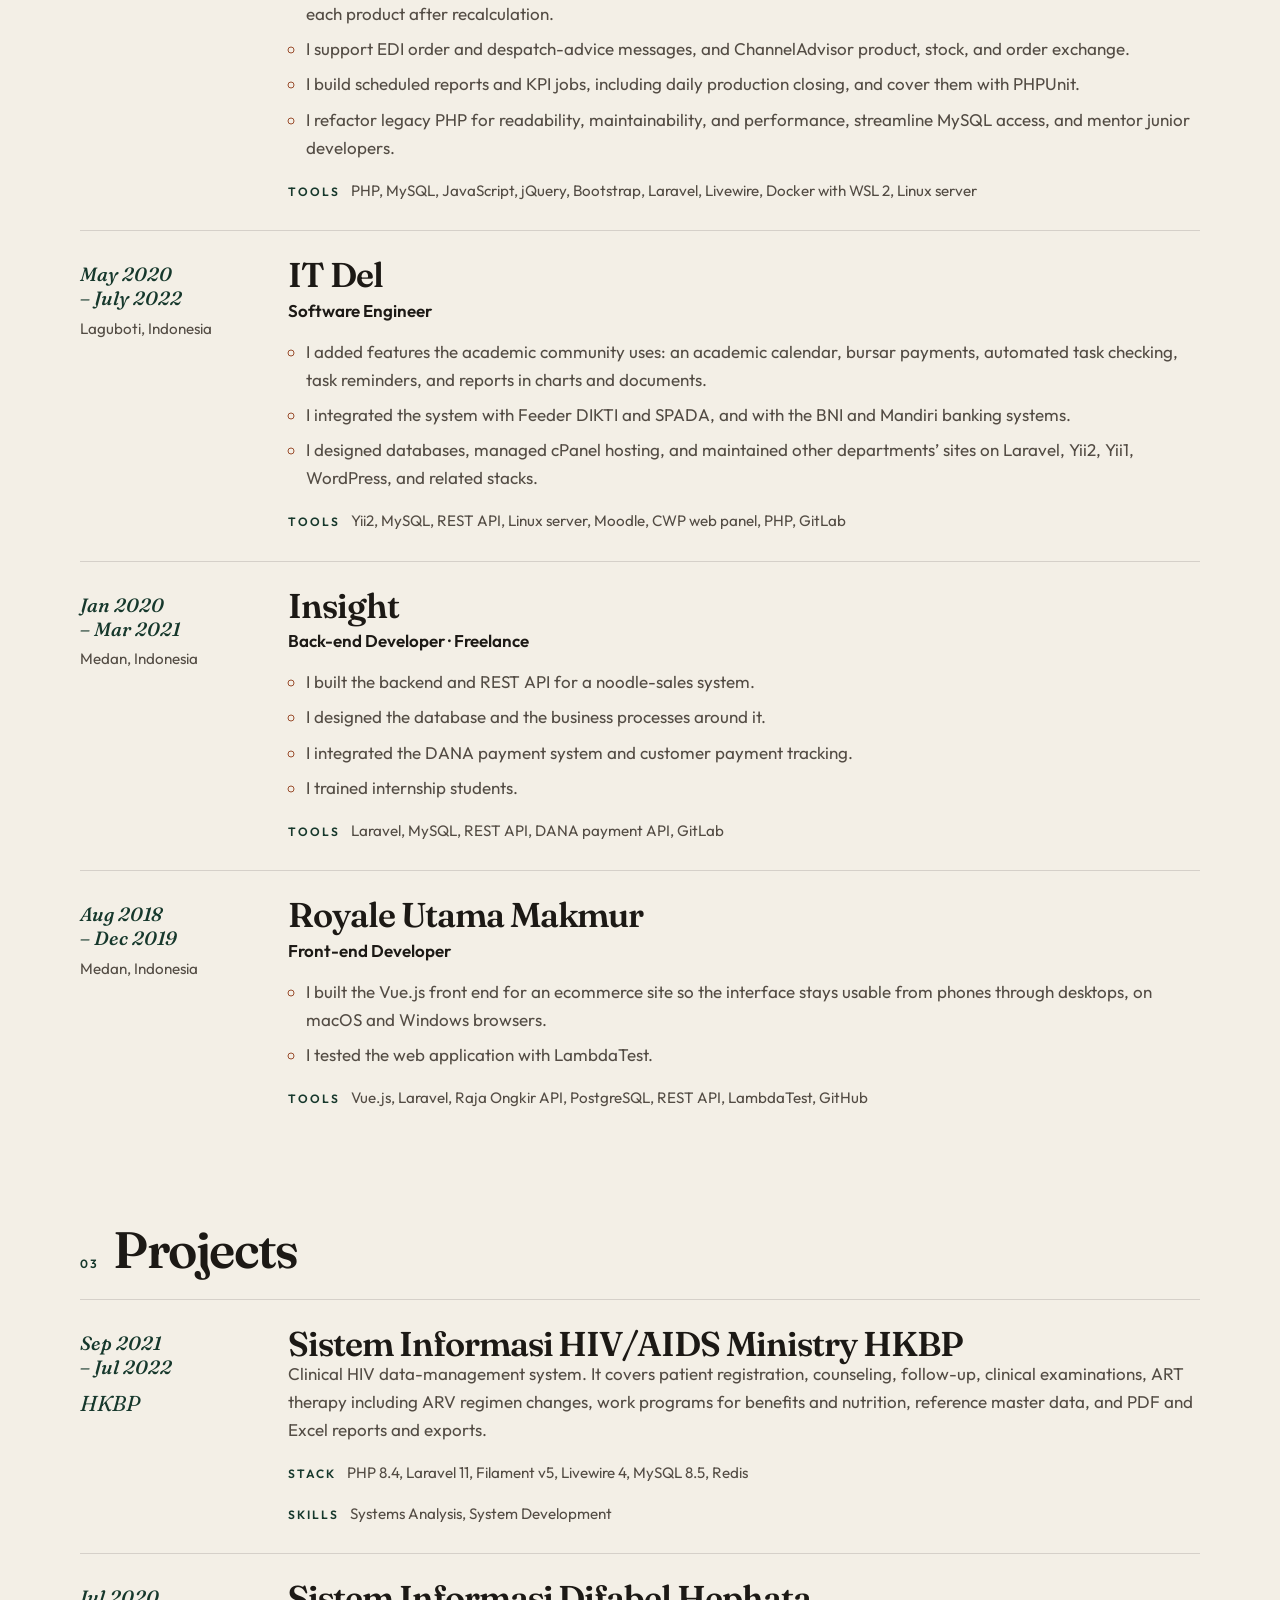
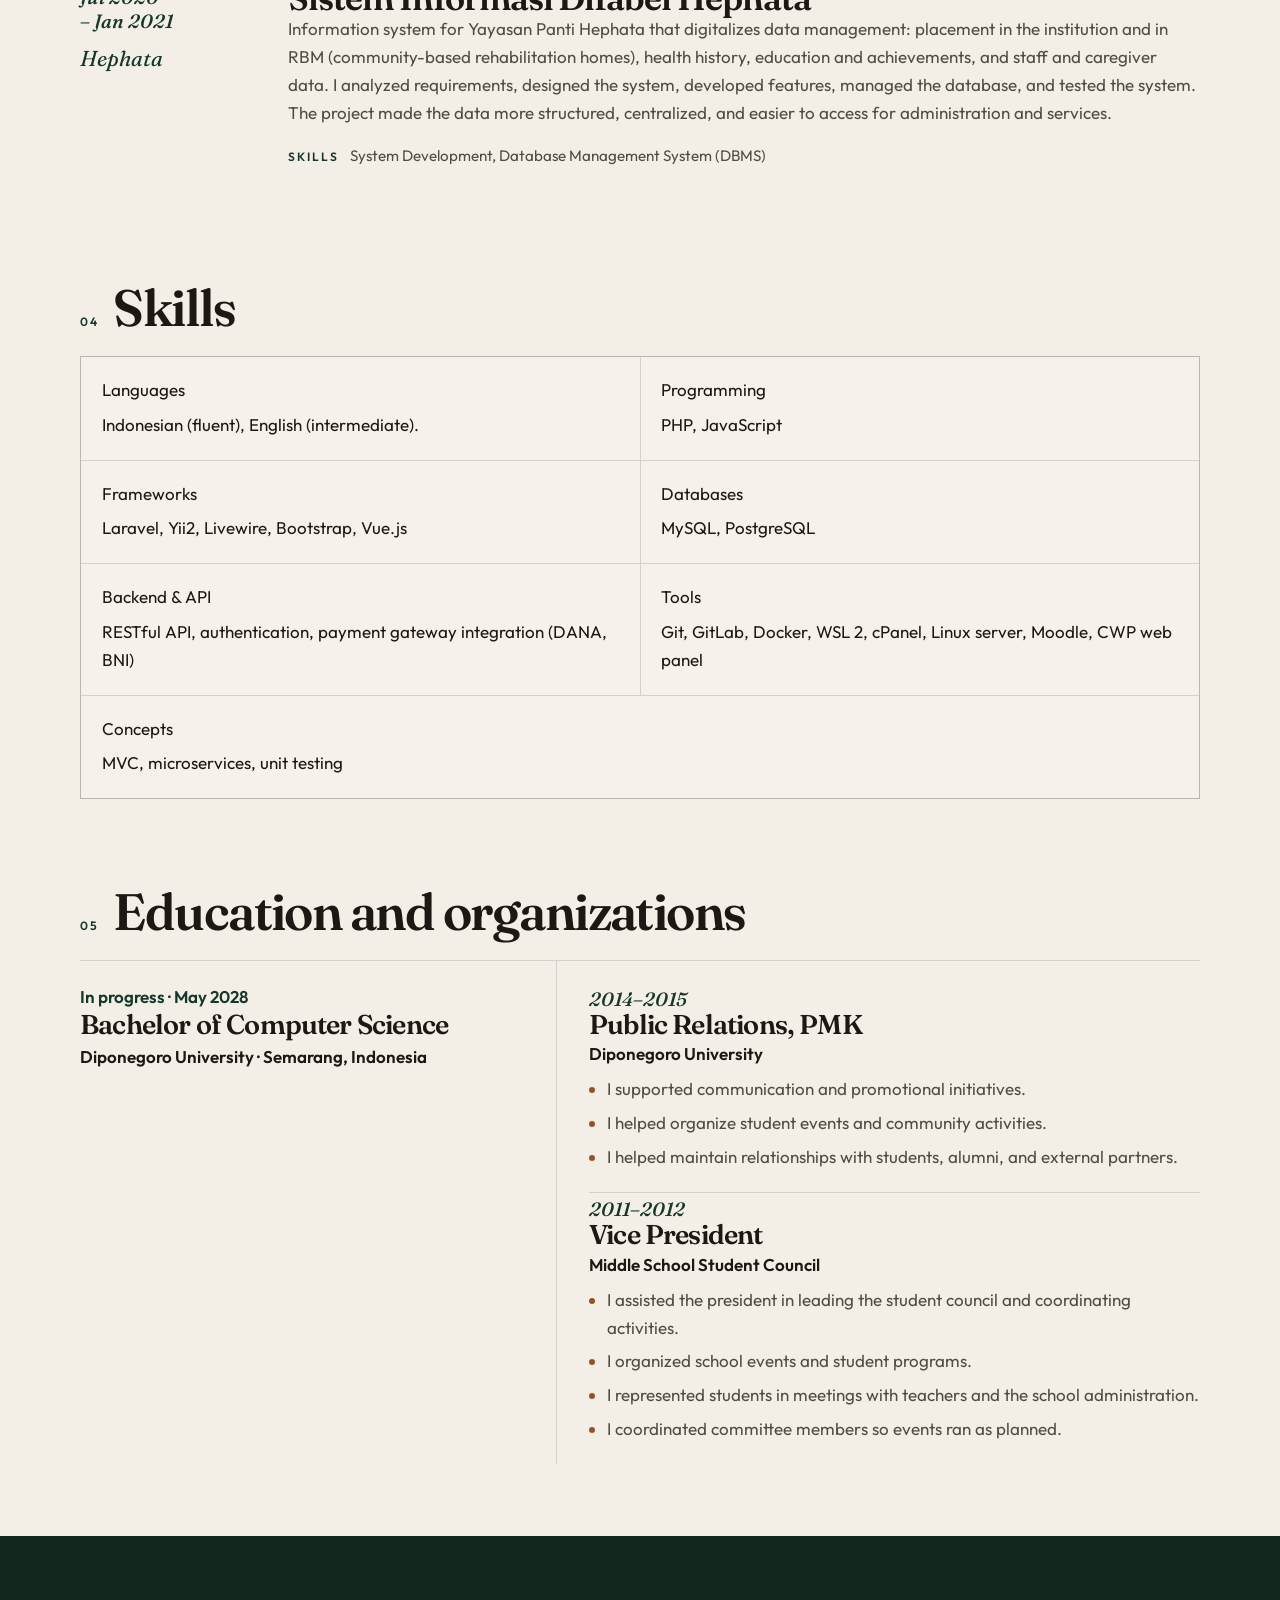
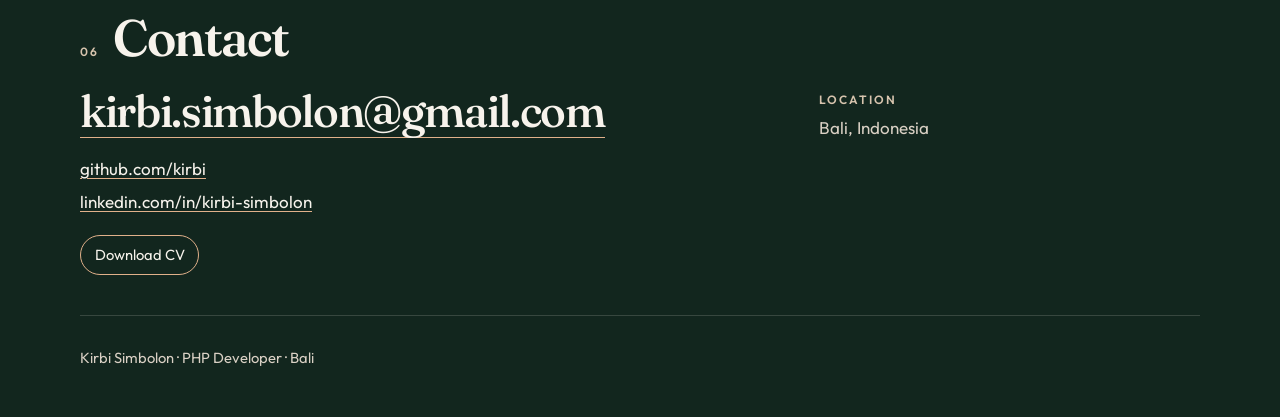
==== commit 890453a4: "Show a theme button in both layouts. One click switches Modern and vCard, stores the choice, and kee" ====
--- a/index.html
+++ b/index.html
@@ -20,47 +20,27 @@
     <meta name="twitter:description" content="Portfolio of Kirbi Simbolon, a PHP Developer. Laravel, Livewire, Yii2, and Vue.js work across product, inventory, orders, and payments.">
     <meta name="twitter:image" content="https://kirbi.github.io/assets/og.png">
     <meta name="theme-color" content="#f3efe6">
-    <link rel="icon" href="assets/favicon.svg" type="image/svg+xml">
-    <link rel="icon" href="assets/favicon-32.png" type="image/png" sizes="32x32">
-    <link rel="apple-touch-icon" href="assets/apple-touch-icon.png">
+    <link rel="icon" href="/assets/favicon.svg" type="image/svg+xml">
+    <link rel="icon" href="/assets/favicon-32.png" type="image/png" sizes="32x32">
+    <link rel="apple-touch-icon" href="/assets/apple-touch-icon.png">
     <link rel="preconnect" href="https://fonts.googleapis.com">
     <link rel="preconnect" href="https://fonts.gstatic.com" crossorigin>
     <link href="https://fonts.googleapis.com/css2?family=Fraunces:ital,opsz,wght@0,9..144,520;0,9..144,640;1,9..144,520&family=Outfit:wght@400;500;600&family=Poppins:wght@300;400;500;600&display=swap" rel="stylesheet">
-    <link rel="stylesheet" href="css/switcher.css">
-    <link id="template-css" rel="stylesheet" href="css/site.css">
-    <script src="js/choose-template.js"></script>
-    <script src="data/config.js"></script>
-    <script>
-      (function () {
-        var cfg = window.PORTFOLIO || {};
-        var ids = Object.keys(cfg.stylesheets || {});
-        var query = new URLSearchParams(location.search).get("template");
-        var stored = null;
-        try { stored = localStorage.getItem("portfolio-template"); } catch (error) {}
-        var id = window.chooseTemplate(ids, query, stored, cfg.defaultTemplate);
-        document.documentElement.dataset.template = id || "modern";
-        if (window.switcherVisible(ids, query, stored)) document.documentElement.setAttribute("data-switcher", "");
-        var langStored = null;
-        try { langStored = localStorage.getItem("portfolio-lang"); } catch (error) {}
-        document.documentElement.lang = window.chooseTemplate(["en", "id"], new URLSearchParams(location.search).get("lang"), langStored, "en");
-        var link = document.getElementById("template-css");
-        if (id && cfg.stylesheets && cfg.stylesheets[id]) link.href = cfg.stylesheets[id];
-      })();
-    </script>
+    <link rel="stylesheet" href="/css/switcher.css">
+    <link id="template-css" rel="stylesheet" href="/css/site.css">
+    <script src="/js/choose-template.js"></script>
+    <script src="/data/config.js"></script>
+    <script src="/js/boot.js"></script>
   </head>
   <body>
     <a class="skip" href="#main">Skip to content</a>
-    <div class="template-switch">
-      <label for="template-select">Template</label>
-      <select id="template-select"></select>
-    </div>
     <div id="app"></div>
     <noscript>
       <p class="noscript">This page builds both layouts from <code>data/profile.js</code> and needs JavaScript to show them.</p>
     </noscript>
-    <script src="data/profile.js"></script>
-    <script src="js/templates/modern.js"></script>
-    <script src="js/templates/vcard.js"></script>
-    <script src="js/app.js"></script>
+    <script src="/data/profile.js"></script>
+    <script src="/js/templates/modern.js"></script>
+    <script src="/js/templates/vcard.js"></script>
+    <script src="/js/app.js"></script>
   </body>
 </html>
--- a/css/switcher.css
+++ b/css/switcher.css
@@ -35,6 +35,26 @@
   font-weight: 600;
   letter-spacing: 0.12em;
   text-transform: uppercase;
+}
+
+.template-shortcuts {
+  display: flex;
+  gap: 0.45rem;
+  margin-left: 0.1rem;
+  padding: 0 0.45rem 0 0.55rem;
+  border-left: 1px solid rgba(247, 243, 236, 0.28);
+}
+
+.template-shortcuts a {
+  color: #f7f3ec;
+  font-size: 0.68rem;
+  font-weight: 600;
+  letter-spacing: 0.04em;
+  text-decoration: none;
+}
+
+.template-shortcuts a[aria-current="page"] {
+  box-shadow: inset 0 -1px 0 #e0b08a;
 }
 
 .template-switch select {
--- a/css/site.css
+++ b/css/site.css
@@ -100,6 +100,24 @@
   gap: 0.85rem;
 }
 
+.theme-switch {
+  border: 1px solid var(--pine);
+  border-radius: 999px;
+  background: var(--pine);
+  color: var(--cream);
+  font: inherit;
+  font-size: 0.78rem;
+  font-weight: 600;
+  letter-spacing: 0.01em;
+  padding: 0.4rem 0.75rem;
+  cursor: pointer;
+  white-space: nowrap;
+}
+
+.theme-switch:hover {
+  background: var(--deep);
+}
+
 .lang-toggle {
   display: flex;
   border: 1px solid var(--line);
@@ -622,6 +640,16 @@
 }
 
 @media (max-width: 900px) {
+  .site-header .wrap {
+    flex-wrap: wrap;
+    row-gap: 0.45rem;
+  }
+
+  .header-end {
+    flex-wrap: wrap;
+    justify-content: flex-end;
+  }
+
   .nav-toggle {
     display: inline-block;
   }
